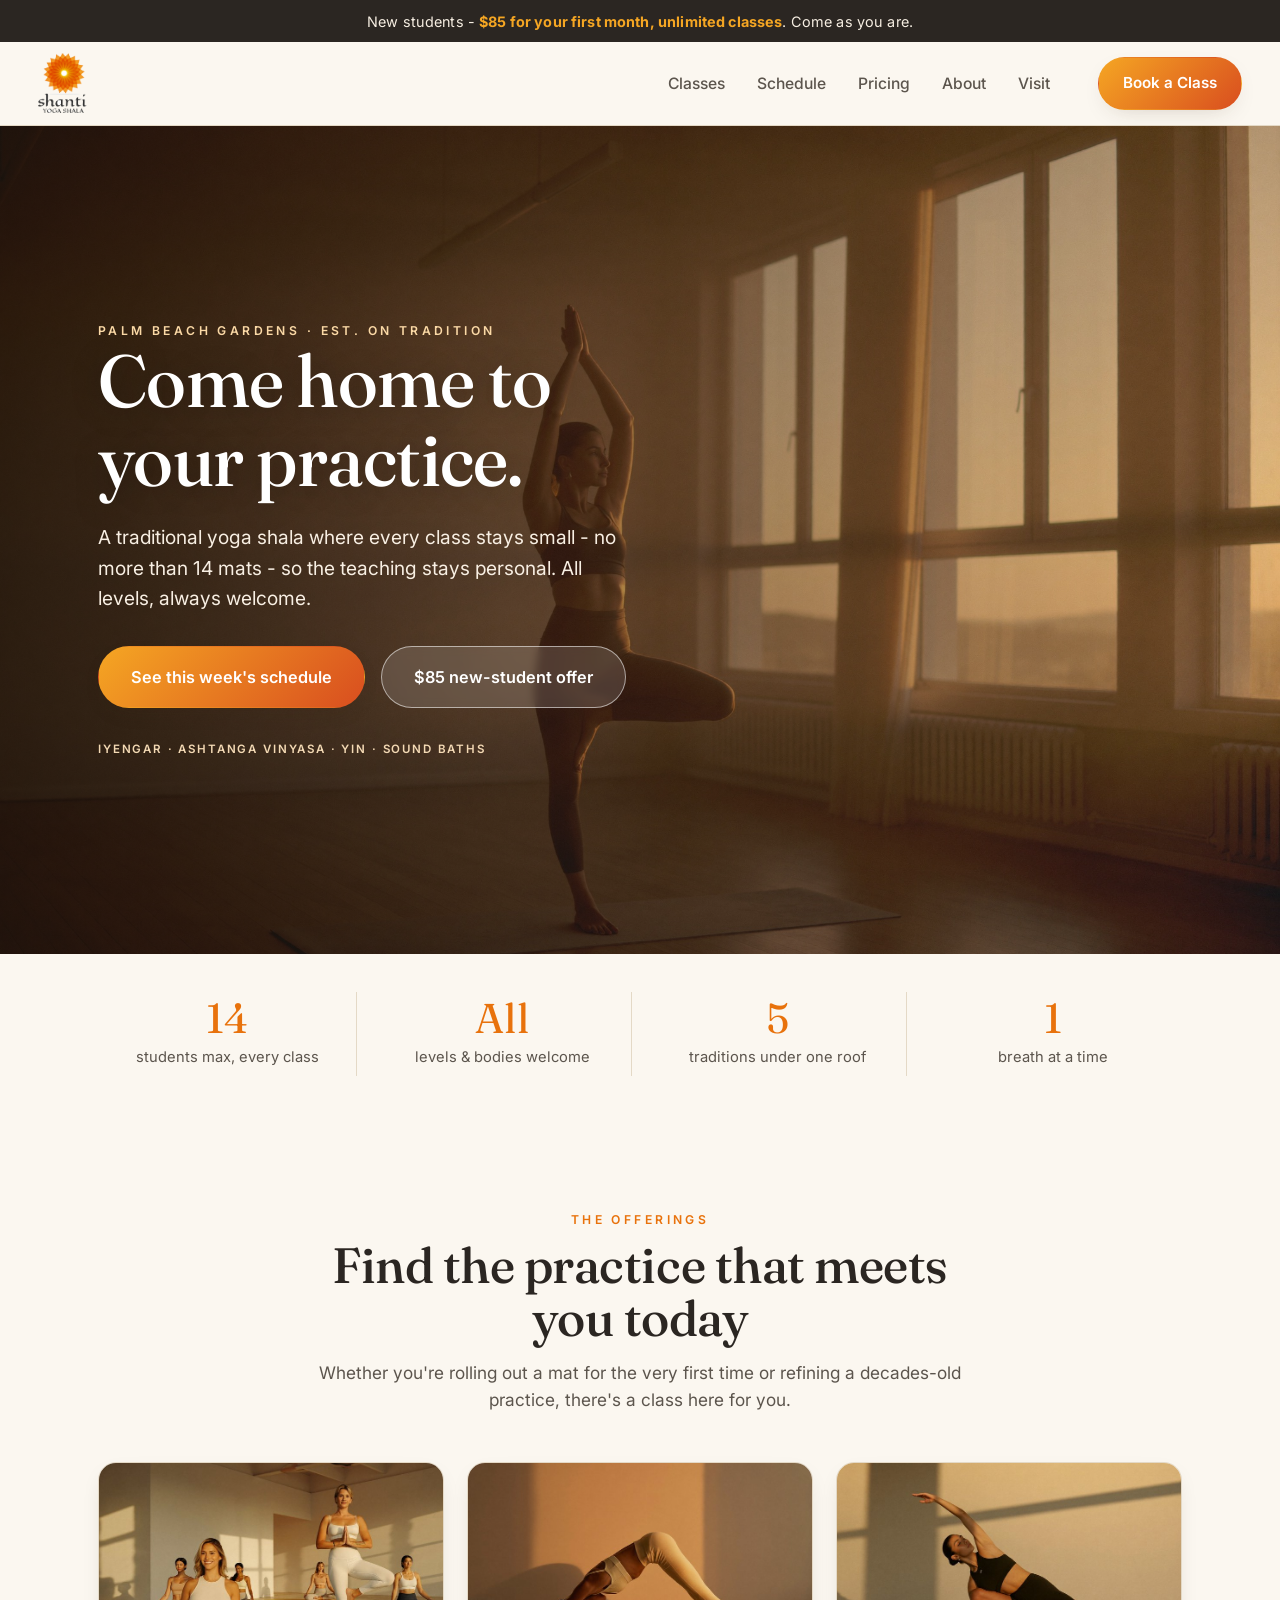
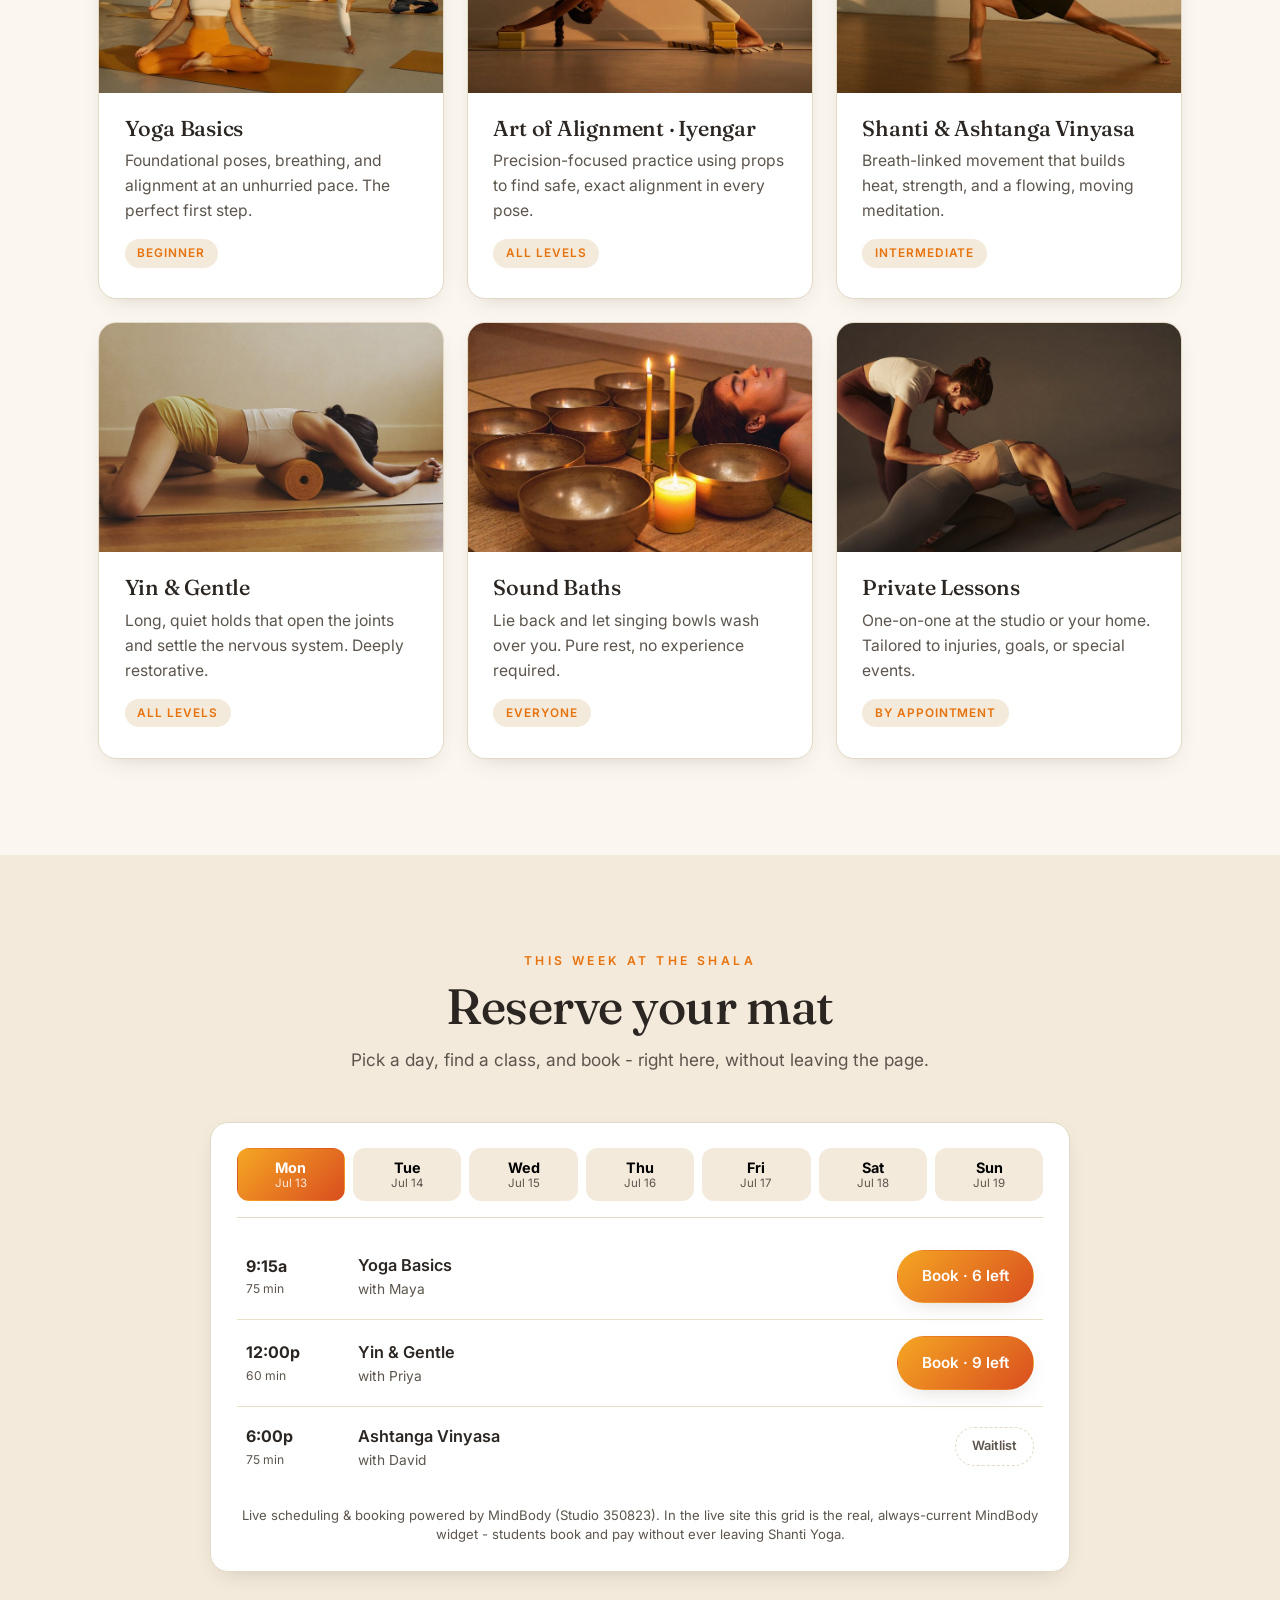
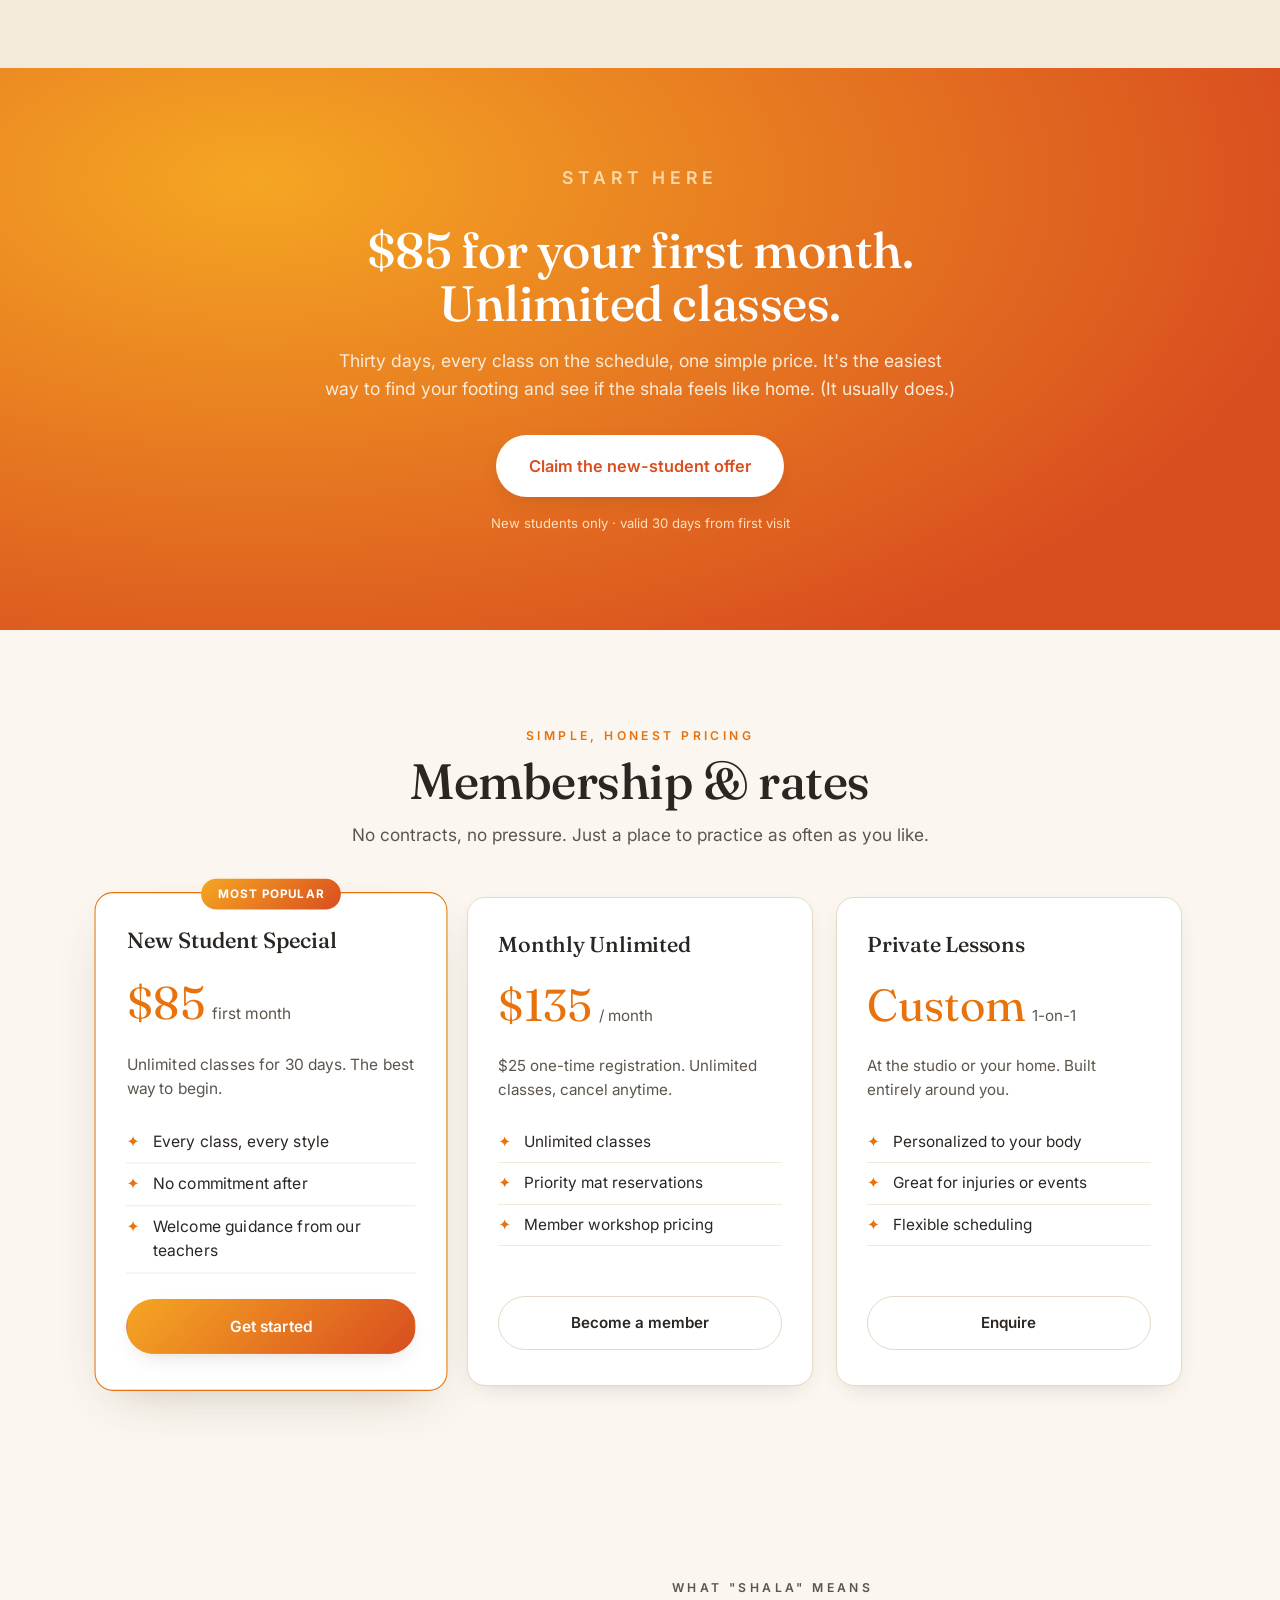
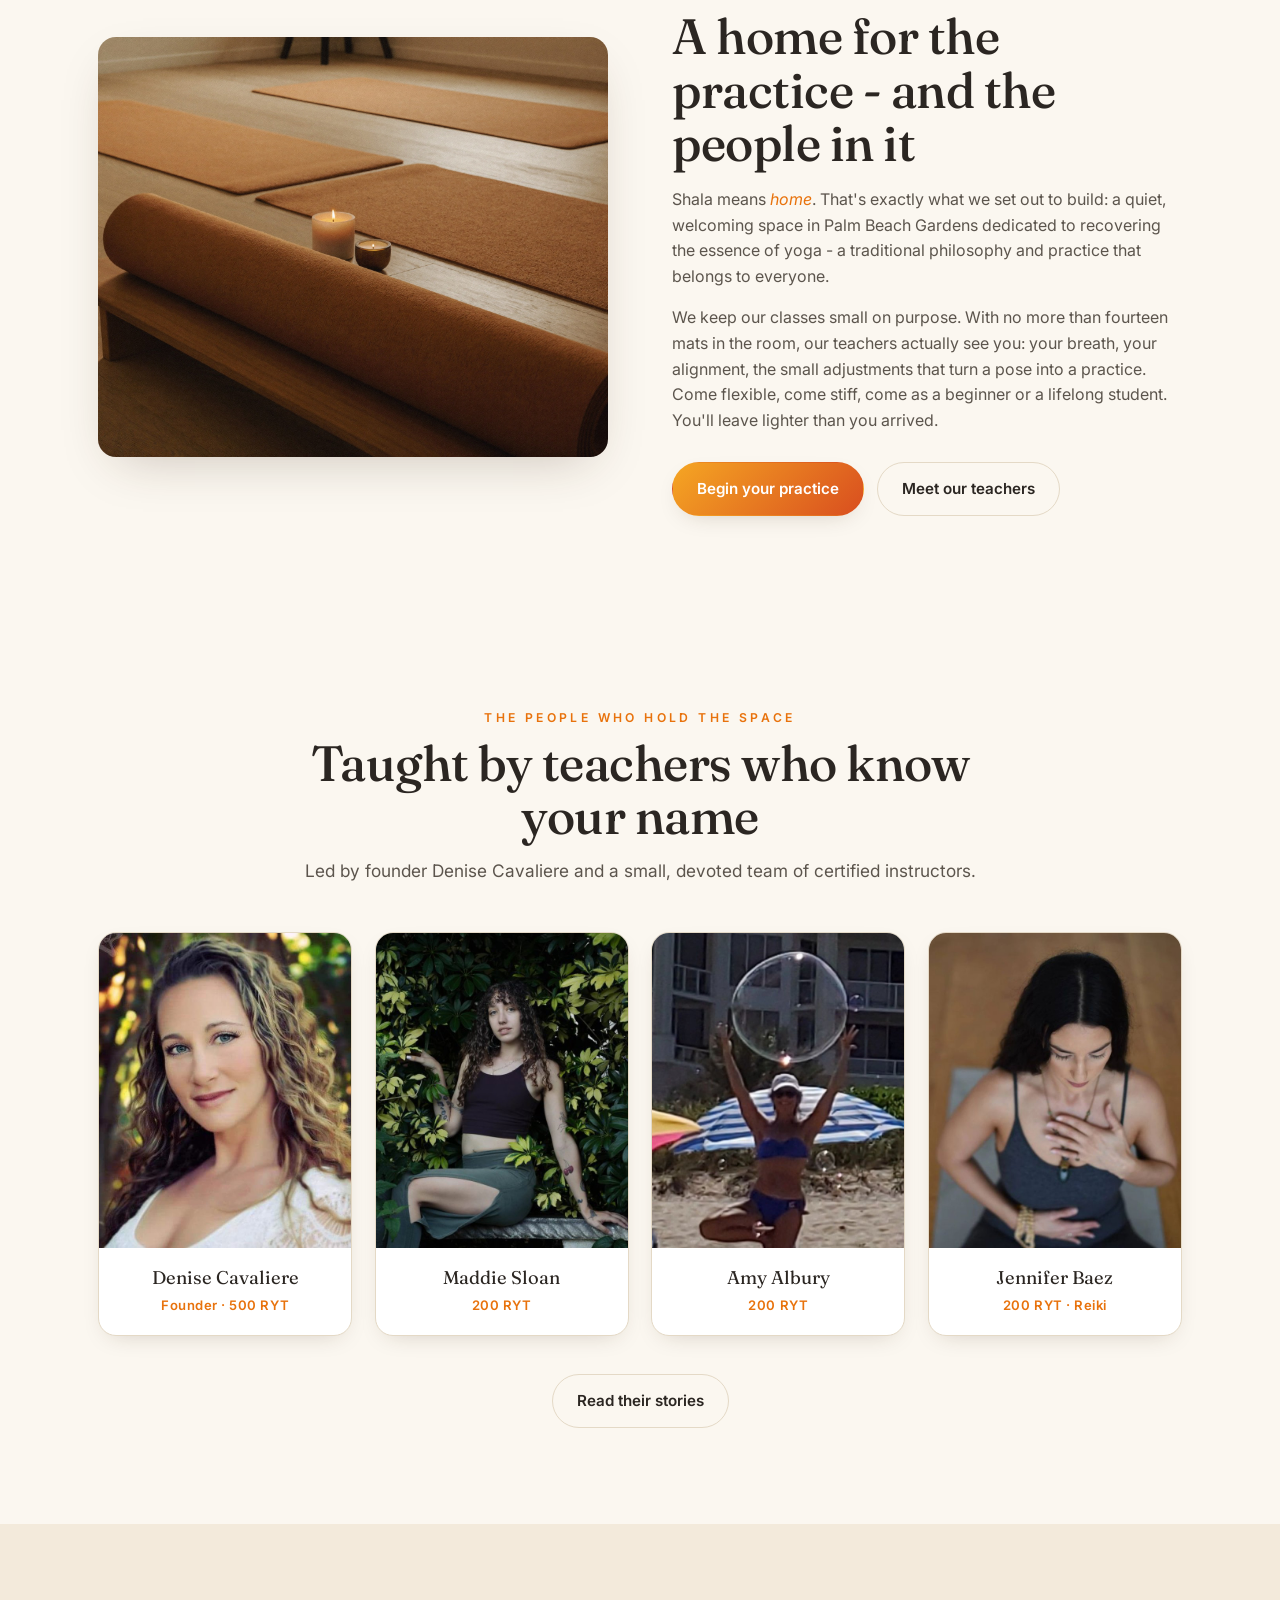
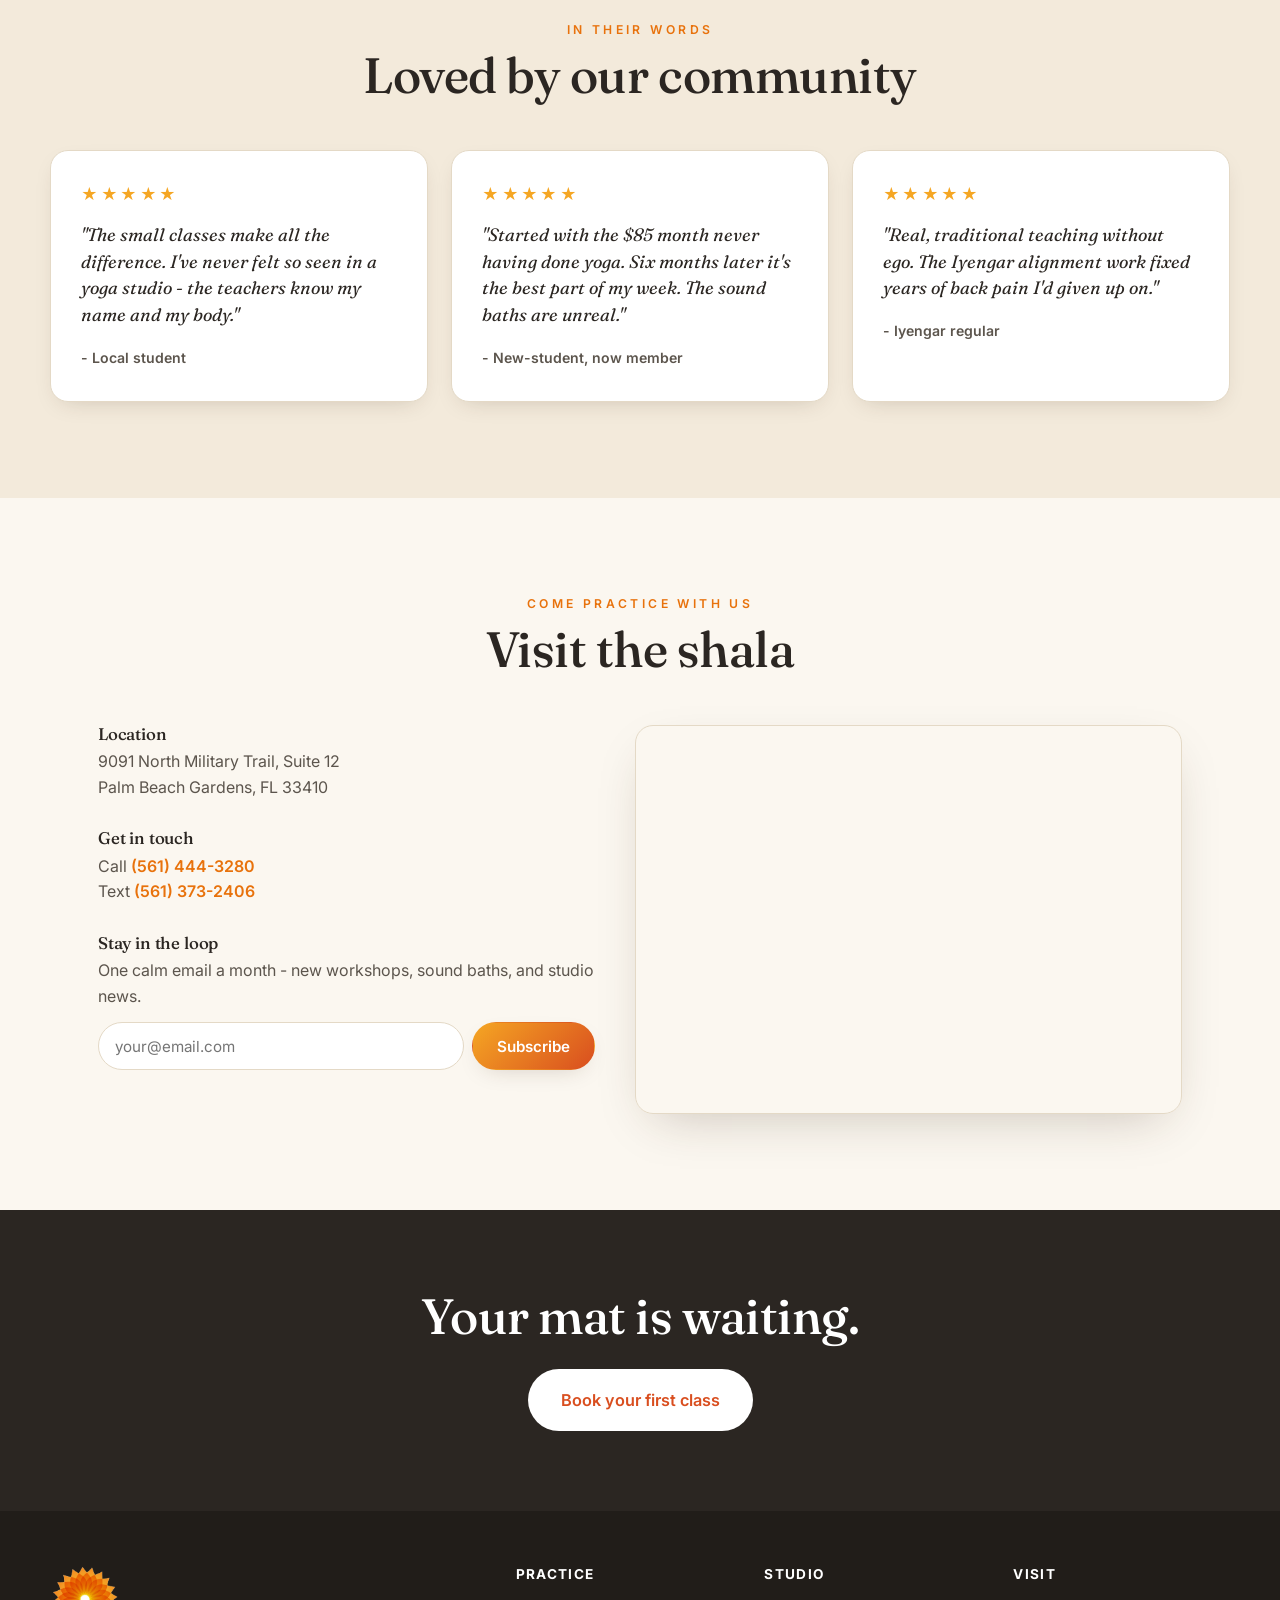
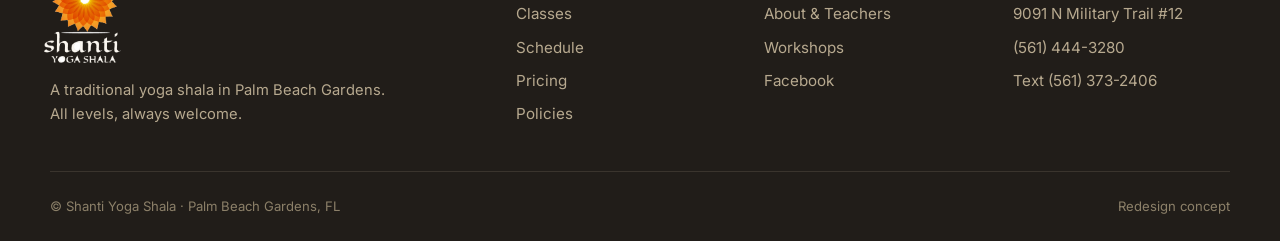
==== index.html @ 52f4c935 "Shanti Yoga Shala - redesign concept Static multi-page redesign: home, about/teachers, offerings, pr" ====
<!DOCTYPE html>
<html lang="en-US">
<head>
<meta charset="utf-8"/>
<meta name="viewport" content="width=device-width, initial-scale=1"/>
<title>Shanti Yoga Shala · Palm Beach Gardens</title>
<meta name="description" content="A traditional yoga shala in Palm Beach Gardens. Small classes (max 14), all levels welcome. Iyengar, Ashtanga Vinyasa, Yin, and sound baths. New students: $85 for your first month unlimited."/>
<link rel="preconnect" href="https://fonts.googleapis.com"/>
<link rel="preconnect" href="https://fonts.gstatic.com" crossorigin/>
<link href="https://fonts.googleapis.com/css2?family=Fraunces:ital,opsz,wght@0,9..144,400;0,9..144,500;0,9..144,600;1,9..144,400&family=Inter:wght@400;500;600;700&display=swap" rel="stylesheet"/>
<link rel="stylesheet" href="assets/styles.css?v=3"/>
</head>
<body>

<!-- ANNOUNCE BAR -->
<div class="announce">
  <span>New students - <strong>$85 for your first month, unlimited classes</strong>. Come as you are.</span>
</div>

<!-- HEADER -->
<header class="site-head" id="top">
  <a class="brand" href="index.html" aria-label="Shanti Yoga Shala home">
    <img src="assets/logo.png" alt="Shanti Yoga Shala" class="brand-mark"/>
  </a>
  <nav class="nav" id="nav">
    <a href="offerings.html">Classes</a>
    <a href="#schedule">Schedule</a>
    <a href="pricing.html">Pricing</a>
    <a href="about.html">About</a>
    <a href="#visit">Visit</a>
  </nav>
  <div class="head-actions">
    <a href="#schedule" class="btn btn-solid">Book a Class</a>
    <button class="hamburger" id="hamburger" aria-label="Menu"><span></span><span></span><span></span></button>
  </div>
</header>

<!-- HERO -->
<section class="hero">
  <div class="hero-media" id="heroMedia"></div>
  <div class="hero-veil"></div>
  <div class="hero-inner">
    <p class="eyebrow">Palm Beach Gardens · Est. on tradition</p>
    <h1>Come home to<br/>your practice.</h1>
    <p class="lede">A traditional yoga shala where every class stays small - no more than 14 mats - so the teaching stays personal. All levels, always welcome.</p>
    <div class="hero-cta">
      <a href="#schedule" class="btn btn-solid btn-lg">See this week's schedule</a>
      <a href="#offer" class="btn btn-ghost btn-lg">$85 new-student offer</a>
    </div>
    <p class="hero-trust">Iyengar · Ashtanga Vinyasa · Yin · Sound Baths</p>
  </div>
</section>

<!-- VALUE STRIP -->
<section class="strip">
  <div class="strip-item"><span class="strip-n">14</span><span class="strip-l">students max, every class</span></div>
  <div class="strip-item"><span class="strip-n">All</span><span class="strip-l">levels & bodies welcome</span></div>
  <div class="strip-item"><span class="strip-n">5</span><span class="strip-l">traditions under one roof</span></div>
  <div class="strip-item"><span class="strip-n">1</span><span class="strip-l">breath at a time</span></div>
</section>

<!-- CLASSES -->
<section class="section" id="classes">
  <div class="section-head">
    <p class="eyebrow center">The Offerings</p>
    <h2>Find the practice that meets you today</h2>
    <p class="section-sub">Whether you're rolling out a mat for the very first time or refining a decades-old practice, there's a class here for you.</p>
  </div>
  <div class="class-grid">
    <article class="class-card has-img">
      <div class="cc-img" style="background-image:url('assets/classes/basics.jpg')"></div>
      <div class="cc-body">
        <h3>Yoga Basics</h3>
        <p>Foundational poses, breathing, and alignment at an unhurried pace. The perfect first step.</p>
        <span class="cc-tag">Beginner</span>
      </div>
    </article>
    <article class="class-card has-img">
      <div class="cc-img" style="background-image:url('assets/classes/iyengar.jpg')"></div>
      <div class="cc-body">
        <h3>Art of Alignment · Iyengar</h3>
        <p>Precision-focused practice using props to find safe, exact alignment in every pose.</p>
        <span class="cc-tag">All levels</span>
      </div>
    </article>
    <article class="class-card has-img">
      <div class="cc-img" style="background-image:url('assets/classes/vinyasa.jpg')"></div>
      <div class="cc-body">
        <h3>Shanti & Ashtanga Vinyasa</h3>
        <p>Breath-linked movement that builds heat, strength, and a flowing, moving meditation.</p>
        <span class="cc-tag">Intermediate</span>
      </div>
    </article>
    <article class="class-card has-img">
      <div class="cc-img" style="background-image:url('assets/classes/yin.jpg')"></div>
      <div class="cc-body">
        <h3>Yin & Gentle</h3>
        <p>Long, quiet holds that open the joints and settle the nervous system. Deeply restorative.</p>
        <span class="cc-tag">All levels</span>
      </div>
    </article>
    <article class="class-card has-img">
      <div class="cc-img" style="background-image:url('assets/classes/soundbath.jpg')"></div>
      <div class="cc-body">
        <h3>Sound Baths</h3>
        <p>Lie back and let singing bowls wash over you. Pure rest, no experience required.</p>
        <span class="cc-tag">Everyone</span>
      </div>
    </article>
    <article class="class-card has-img">
      <div class="cc-img" style="background-image:url('assets/classes/private.jpg')"></div>
      <div class="cc-body">
        <h3>Private Lessons</h3>
        <p>One-on-one at the studio or your home. Tailored to injuries, goals, or special events.</p>
        <span class="cc-tag">By appointment</span>
      </div>
    </article>
  </div>
</section>

<!-- SCHEDULE (embedded MindBody) -->
<section class="section section-warm" id="schedule">
  <div class="section-head">
    <p class="eyebrow center">This week at the shala</p>
    <h2>Reserve your mat</h2>
    <p class="section-sub">Pick a day, find a class, and book - right here, without leaving the page.</p>
  </div>

  <div class="sched">
    <div class="sched-days" id="schedDays" role="tablist"></div>
    <div class="sched-list" id="schedList"></div>
    <p class="sched-note">Live scheduling & booking powered by MindBody (Studio 350823). In the live site this grid is the real, always-current MindBody widget - students book and pay without ever leaving Shanti Yoga.</p>
  </div>
</section>

<!-- NEW CLIENT OFFER -->
<section class="offer" id="offer">
  <div class="offer-inner">
    <p class="eyebrow center light">Start here</p>
    <h2>$85 for your first month.<br/>Unlimited classes.</h2>
    <p>Thirty days, every class on the schedule, one simple price. It's the easiest way to find your footing and see if the shala feels like home. (It usually does.)</p>
    <a href="#schedule" class="btn btn-solid btn-lg">Claim the new-student offer</a>
    <p class="offer-fine">New students only · valid 30 days from first visit</p>
  </div>
</section>

<!-- PRICING -->
<section class="section" id="pricing">
  <div class="section-head">
    <p class="eyebrow center">Simple, honest pricing</p>
    <h2>Membership & rates</h2>
    <p class="section-sub">No contracts, no pressure. Just a place to practice as often as you like.</p>
  </div>
  <div class="price-grid">
    <article class="price-card featured">
      <span class="price-badge">Most popular</span>
      <h3>New Student Special</h3>
      <div class="price"><span class="amt">$85</span><span class="per">first month</span></div>
      <p class="price-desc">Unlimited classes for 30 days. The best way to begin.</p>
      <ul>
        <li>Every class, every style</li>
        <li>No commitment after</li>
        <li>Welcome guidance from our teachers</li>
      </ul>
      <a href="#schedule" class="btn btn-solid full">Get started</a>
    </article>
    <article class="price-card">
      <h3>Monthly Unlimited</h3>
      <div class="price"><span class="amt">$135</span><span class="per">/ month</span></div>
      <p class="price-desc">$25 one-time registration. Unlimited classes, cancel anytime.</p>
      <ul>
        <li>Unlimited classes</li>
        <li>Priority mat reservations</li>
        <li>Member workshop pricing</li>
      </ul>
      <a href="#schedule" class="btn btn-outline full">Become a member</a>
    </article>
    <article class="price-card">
      <h3>Private Lessons</h3>
      <div class="price"><span class="amt">Custom</span><span class="per">1-on-1</span></div>
      <p class="price-desc">At the studio or your home. Built entirely around you.</p>
      <ul>
        <li>Personalized to your body</li>
        <li>Great for injuries or events</li>
        <li>Flexible scheduling</li>
      </ul>
      <a href="#visit" class="btn btn-outline full">Enquire</a>
    </article>
  </div>
</section>

<!-- ABOUT / PHILOSOPHY -->
<section class="section split" id="about">
  <div class="split-media" id="aboutMedia"></div>
  <div class="split-copy">
    <p class="eyebrow">What "shala" means</p>
    <h2>A home for the practice - and the people in it</h2>
    <p>Shala means <em>home</em>. That's exactly what we set out to build: a quiet, welcoming space in Palm Beach Gardens dedicated to recovering the essence of yoga - a traditional philosophy and practice that belongs to everyone.</p>
    <p>We keep our classes small on purpose. With no more than fourteen mats in the room, our teachers actually see you: your breath, your alignment, the small adjustments that turn a pose into a practice. Come flexible, come stiff, come as a beginner or a lifelong student. You'll leave lighter than you arrived.</p>
    <div class="btn-row">
      <a href="#schedule" class="btn btn-solid">Begin your practice</a>
      <a href="about.html" class="btn btn-outline">Meet our teachers</a>
    </div>
  </div>
</section>

<!-- TEACHERS TEASER -->
<section class="section teasers">
  <div class="section-head">
    <p class="eyebrow center">The people who hold the space</p>
    <h2>Taught by teachers who know your name</h2>
    <p class="section-sub">Led by founder Denise Cavaliere and a small, devoted team of certified instructors.</p>
  </div>
  <div class="teacher-strip">
    <a class="ts-card" href="about.html"><img src="assets/people/denise.jpg" alt="Denise Cavaliere"/><span class="ts-name">Denise Cavaliere</span><span class="ts-role">Founder · 500 RYT</span></a>
    <a class="ts-card" href="about.html"><img src="assets/people/maddie.jpg" alt="Maddie Sloan"/><span class="ts-name">Maddie Sloan</span><span class="ts-role">200 RYT</span></a>
    <a class="ts-card" href="about.html"><img src="assets/people/amy.jpg" alt="Amy Albury"/><span class="ts-name">Amy Albury</span><span class="ts-role">200 RYT</span></a>
    <a class="ts-card" href="about.html"><img src="assets/people/jennifer.jpg" alt="Jennifer Baez"/><span class="ts-name">Jennifer Baez</span><span class="ts-role">200 RYT · Reiki</span></a>
  </div>
  <div class="center-cta"><a href="about.html" class="btn btn-outline">Read their stories</a></div>
</section>

<!-- REVIEWS -->
<section class="section section-warm">
  <div class="section-head">
    <p class="eyebrow center">In their words</p>
    <h2>Loved by our community</h2>
  </div>
  <div class="reviews">
    <blockquote class="review">
      <div class="stars">★★★★★</div>
      <p>"The small classes make all the difference. I've never felt so seen in a yoga studio - the teachers know my name and my body."</p>
      <cite>- Local student</cite>
    </blockquote>
    <blockquote class="review">
      <div class="stars">★★★★★</div>
      <p>"Started with the $85 month never having done yoga. Six months later it's the best part of my week. The sound baths are unreal."</p>
      <cite>- New-student, now member</cite>
    </blockquote>
    <blockquote class="review">
      <div class="stars">★★★★★</div>
      <p>"Real, traditional teaching without ego. The Iyengar alignment work fixed years of back pain I'd given up on."</p>
      <cite>- Iyengar regular</cite>
    </blockquote>
  </div>
</section>

<!-- VISIT -->
<section class="section" id="visit">
  <div class="section-head">
    <p class="eyebrow center">Come practice with us</p>
    <h2>Visit the shala</h2>
  </div>
  <div class="visit">
    <div class="visit-info">
      <div class="vi-block">
        <h4>Location</h4>
        <p>9091 North Military Trail, Suite 12<br/>Palm Beach Gardens, FL 33410</p>
      </div>
      <div class="vi-block">
        <h4>Get in touch</h4>
        <p>Call <a href="tel:15614443280">(561) 444-3280</a><br/>Text <a href="sms:15613732406">(561) 373-2406</a></p>
      </div>
      <div class="vi-block">
        <h4>Stay in the loop</h4>
        <p>One calm email a month - new workshops, sound baths, and studio news.</p>
        <form class="news" onsubmit="return false;">
          <input type="email" placeholder="your@email.com" aria-label="Email"/>
          <button class="btn btn-solid">Subscribe</button>
        </form>
      </div>
    </div>
    <div class="visit-map">
      <iframe title="Map to Shanti Yoga Shala" loading="lazy" allowfullscreen
        src="https://www.google.com/maps?q=9091+North+Military+Trail+Suite+12+Palm+Beach+Gardens+FL+33410&output=embed"></iframe>
    </div>
  </div>
</section>

<!-- CTA BAND -->
<section class="cta-band">
  <h2>Your mat is waiting.</h2>
  <a href="#schedule" class="btn btn-light btn-lg">Book your first class</a>
</section>

<!-- FOOTER -->
<footer class="site-foot">
  <div class="foot-cols">
    <div class="foot-brand">
      <img src="assets/logo-light.png" alt="Shanti Yoga Shala"/>
      <p>A traditional yoga shala in Palm Beach Gardens. All levels, always welcome.</p>
    </div>
    <div class="foot-links">
      <h5>Practice</h5>
      <a href="offerings.html">Classes</a>
      <a href="index.html#schedule">Schedule</a>
      <a href="pricing.html">Pricing</a>
      <a href="policies.html">Policies</a>
    </div>
    <div class="foot-links">
      <h5>Studio</h5>
      <a href="about.html">About & Teachers</a>
      <a href="offerings.html">Workshops</a>
      <a href="https://www.facebook.com/1559573074349359" target="_blank" rel="noopener">Facebook</a>
    </div>
    <div class="foot-links">
      <h5>Visit</h5>
      <a href="index.html#visit">9091 N Military Trail #12</a>
      <a href="tel:15614443280">(561) 444-3280</a>
      <a href="sms:15613732406">Text (561) 373-2406</a>
    </div>
  </div>
  <div class="foot-base">
    <span>© Shanti Yoga Shala · Palm Beach Gardens, FL</span>
    <span class="foot-credit">Redesign concept</span>
  </div>
</footer>

<script src="assets/app.js?v=2"></script>
</body>
</html>
---- assets/styles.css ----
:root{
  --saffron:#E8720C;
  --saffron-lt:#F5A623;
  --ember:#D94E1F;
  --ink:#2B2622;
  --ink-soft:#5C554D;
  --cream:#FBF7F0;
  --sand:#F3EADB;
  --sand-deep:#EADFC9;
  --line:#E4D9C6;
  --white:#fff;
  --shadow:0 18px 50px -20px rgba(60,40,20,.28);
  --shadow-sm:0 8px 24px -12px rgba(60,40,20,.25);
  --r:18px;
  --maxw:1180px;
}
*{box-sizing:border-box;margin:0;padding:0}
html{scroll-behavior:smooth}
body{
  font-family:'Inter',system-ui,sans-serif;
  color:var(--ink);
  background:var(--cream);
  line-height:1.6;
  -webkit-font-smoothing:antialiased;
}
h1,h2,h3,h4,h5{font-family:'Fraunces',Georgia,serif;font-weight:500;line-height:1.08;letter-spacing:-.01em;color:var(--ink)}
h1{font-size:clamp(2.6rem,6vw,4.6rem)}
h2{font-size:clamp(2rem,4vw,3.1rem)}
h3{font-size:1.35rem}
a{color:inherit;text-decoration:none}
em{font-style:italic;color:var(--saffron)}
img{max-width:100%;display:block}

/* buttons */
.btn{display:inline-flex;align-items:center;justify-content:center;gap:.5rem;
  font-family:'Inter',sans-serif;font-weight:600;font-size:.95rem;
  padding:.85rem 1.5rem;border-radius:999px;cursor:pointer;border:1.5px solid transparent;
  transition:transform .15s ease,box-shadow .2s ease,background .2s ease,color .2s ease;white-space:nowrap}
.btn:hover{transform:translateY(-2px)}
.btn-lg{padding:1.05rem 2rem;font-size:1.02rem}
.btn-solid{background:linear-gradient(135deg,var(--saffron-lt),var(--ember));color:#fff;box-shadow:var(--shadow-sm)}
.btn-ghost{background:rgba(255,255,255,.14);color:#fff;border-color:rgba(255,255,255,.55);backdrop-filter:blur(4px)}
.btn-ghost:hover{background:rgba(255,255,255,.24)}
.btn-outline{background:transparent;color:var(--ink);border-color:var(--line)}
.btn-outline:hover{border-color:var(--saffron);color:var(--saffron)}
.btn-light{background:#fff;color:var(--ember)}
.full{width:100%}

/* announce */
.announce{background:var(--ink);color:#F6EEE2;text-align:center;font-size:.9rem;padding:.6rem 1rem;letter-spacing:.01em}
.announce strong{color:var(--saffron-lt)}

/* header */
.site-head{position:sticky;top:0;z-index:50;display:flex;align-items:center;justify-content:space-between;
  gap:1.5rem;padding:.7rem clamp(1rem,4vw,2.4rem);background:rgba(251,247,240,.86);
  backdrop-filter:blur(12px);border-bottom:1px solid var(--line)}
.brand-mark{height:52px;width:auto}
.nav{display:flex;gap:2rem;margin-left:auto;margin-right:1.5rem}
.nav a{font-weight:500;font-size:.98rem;color:var(--ink-soft);position:relative;padding:.3rem 0}
.nav a::after{content:"";position:absolute;left:0;bottom:0;width:0;height:2px;background:var(--saffron);transition:width .25s}
.nav a:hover{color:var(--ink)}
.nav a:hover::after{width:100%}
.head-actions{display:flex;align-items:center;gap:.8rem}
.hamburger{display:none;flex-direction:column;gap:5px;background:none;border:none;cursor:pointer;padding:6px}
.hamburger span{width:24px;height:2px;background:var(--ink);border-radius:2px;transition:.25s}

/* hero */
.hero{position:relative;min-height:92vh;display:flex;align-items:center;overflow:hidden;
  background:radial-gradient(120% 120% at 80% 10%,#F9C97A 0%,#E8720C 42%,#B23A12 100%)}
.hero-media{position:absolute;inset:0;background-size:cover;background-position:center;opacity:0;transition:opacity .8s}
.hero-media.loaded{opacity:1}
.hero-veil{position:absolute;inset:0;background:linear-gradient(90deg,rgba(30,18,8,.72) 0%,rgba(30,18,8,.38) 45%,rgba(30,18,8,.08) 100%)}
.hero-inner{position:relative;z-index:2;max-width:var(--maxw);margin:0 auto;width:100%;padding:4rem clamp(1.2rem,5vw,3rem);color:#fff}
.hero-inner h1{color:#fff;text-shadow:0 2px 30px rgba(0,0,0,.25)}
.eyebrow{text-transform:uppercase;letter-spacing:.28em;font-size:.76rem;font-weight:600;color:var(--saffron)}
.eyebrow.light{color:#FBD9A6}
.eyebrow.center{text-align:center}
.hero .eyebrow{color:#FBD9A6}
.lede{font-size:1.2rem;max-width:34rem;margin:1.4rem 0 2rem;color:#F8EFE3}
.hero-cta{display:flex;flex-wrap:wrap;gap:1rem}
.hero-trust{margin-top:2rem;letter-spacing:.16em;text-transform:uppercase;font-size:.72rem;color:#F3D9B4;font-weight:600}

/* value strip */
.strip{display:grid;grid-template-columns:repeat(4,1fr);max-width:var(--maxw);margin:0 auto;
  padding:2.4rem clamp(1.2rem,5vw,3rem);gap:1rem}
.strip-item{text-align:center;border-right:1px solid var(--line);padding:.4rem 1rem}
.strip-item:last-child{border-right:none}
.strip-n{display:block;font-family:'Fraunces',serif;font-size:2.6rem;color:var(--saffron);line-height:1}
.strip-l{display:block;font-size:.92rem;color:var(--ink-soft);margin-top:.35rem}

/* sections */
.section{max-width:var(--maxw);margin:0 auto;padding:clamp(3.5rem,8vw,6rem) clamp(1.2rem,5vw,3rem)}
.section-warm{max-width:none;background:var(--sand);margin:0}
.section-warm>*{max-width:var(--maxw);margin-left:auto;margin-right:auto}
.section-head{text-align:center;max-width:42rem;margin:0 auto 3rem}
.section-head h2{margin:.6rem 0 .8rem}
.section-sub{color:var(--ink-soft);font-size:1.08rem}

/* class grid */
.class-grid{display:grid;grid-template-columns:repeat(3,1fr);gap:1.4rem}
.class-card{background:#fff;border:1px solid var(--line);border-radius:var(--r);padding:2rem 1.7rem;
  box-shadow:var(--shadow-sm);transition:transform .2s,box-shadow .2s;position:relative}
.class-card:hover{transform:translateY(-5px);box-shadow:var(--shadow)}
.cc-icon{width:52px;height:52px;border-radius:14px;display:flex;align-items:center;justify-content:center;
  font-size:1.5rem;color:#fff;background:linear-gradient(135deg,var(--saffron-lt),var(--ember));margin-bottom:1.1rem}
.class-card h3{margin-bottom:.5rem}
.class-card p{color:var(--ink-soft);font-size:.98rem}
.cc-tag{display:inline-block;margin-top:1rem;font-size:.74rem;font-weight:600;letter-spacing:.08em;
  text-transform:uppercase;color:var(--saffron);background:var(--sand);padding:.3rem .8rem;border-radius:999px}

/* schedule */
.sched{max-width:860px;margin:0 auto;background:#fff;border:1px solid var(--line);border-radius:var(--r);
  padding:1.6rem;box-shadow:var(--shadow-sm)}
.sched-days{display:flex;gap:.5rem;flex-wrap:wrap;border-bottom:1px solid var(--line);padding-bottom:1rem;margin-bottom:.4rem}
.sched-day{flex:1;min-width:64px;padding:.6rem .4rem;border-radius:12px;border:1px solid transparent;background:var(--sand);
  cursor:pointer;text-align:center;font-family:'Inter';transition:.2s}
.sched-day .d-name{display:block;font-weight:700;font-size:.9rem}
.sched-day .d-date{display:block;font-size:.72rem;color:var(--ink-soft)}
.sched-day.active{background:linear-gradient(135deg,var(--saffron-lt),var(--ember));color:#fff}
.sched-day.active .d-date{color:rgba(255,255,255,.85)}
.sched-list{padding-top:.6rem}
.sched-row{display:flex;align-items:center;gap:1rem;padding:1rem .6rem;border-bottom:1px solid var(--sand-deep)}
.sched-row:last-child{border-bottom:none}
.sr-time{width:96px;flex-shrink:0}
.sr-time .t{display:block;font-weight:700}
.sr-time .dur{display:block;font-size:.76rem;color:var(--ink-soft)}
.sr-main{flex:1}
.sr-main .cl{font-weight:600;font-size:1.02rem}
.sr-main .te{font-size:.86rem;color:var(--ink-soft)}
.sr-book{flex-shrink:0}
.sr-full{font-size:.8rem;color:var(--ink-soft);font-weight:600;padding:.5rem 1rem;border:1px dashed var(--line);border-radius:999px}
.sched-empty{text-align:center;color:var(--ink-soft);padding:2rem}
.sched-note{font-size:.82rem;color:var(--ink-soft);margin-top:1.2rem;text-align:center;line-height:1.5}

/* offer */
.offer{background:radial-gradient(120% 140% at 20% 20%,#F5A623,#D94E1F 70%);color:#fff;text-align:center;
  padding:clamp(3.5rem,8vw,6rem) 1.5rem}
.offer-inner{max-width:40rem;margin:0 auto}
.offer h2{color:#fff;margin:.8rem 0 1rem}
.offer p{font-size:1.1rem;color:#FCEBD6;margin-bottom:2rem}
.offer .btn-solid{background:#fff;color:var(--ember)}
.offer-fine{font-size:.82rem !important;color:#FCE0BD !important;margin-top:1rem !important;margin-bottom:0 !important}

/* pricing */
.price-grid{display:grid;grid-template-columns:repeat(3,1fr);gap:1.4rem;align-items:stretch}
.price-card{background:#fff;border:1px solid var(--line);border-radius:var(--r);padding:2.2rem 1.9rem;
  display:flex;flex-direction:column;box-shadow:var(--shadow-sm);position:relative}
.price-card.featured{border-color:var(--saffron);box-shadow:var(--shadow);transform:scale(1.02)}
.price-badge{position:absolute;top:-14px;left:50%;transform:translateX(-50%);background:linear-gradient(135deg,var(--saffron-lt),var(--ember));
  color:#fff;font-size:.72rem;font-weight:700;letter-spacing:.08em;text-transform:uppercase;padding:.35rem 1rem;border-radius:999px}
.price-card h3{margin-bottom:.4rem}
.price{display:flex;align-items:baseline;gap:.4rem;margin:.4rem 0 .8rem}
.price .amt{font-family:'Fraunces',serif;font-size:2.8rem;color:var(--saffron)}
.price .per{color:var(--ink-soft);font-size:.95rem}
.price-desc{color:var(--ink-soft);font-size:.95rem;margin-bottom:1.2rem}
.price-card ul{list-style:none;margin-bottom:1.6rem;flex:1}
.price-card li{padding:.5rem 0 .5rem 1.6rem;position:relative;font-size:.96rem;border-bottom:1px solid var(--sand)}
.price-card li::before{content:"✦";position:absolute;left:0;color:var(--saffron)}

/* split */
.split{display:grid;grid-template-columns:1fr 1fr;gap:clamp(2rem,5vw,4rem);align-items:center}
.split-media{min-height:420px;border-radius:var(--r);background:var(--sand-deep) center/cover no-repeat;box-shadow:var(--shadow)}
.split-copy .eyebrow{margin-bottom:.8rem}
.split-copy h2{margin-bottom:1rem}
.split-copy p{color:var(--ink-soft);margin-bottom:1rem}
.split-copy .btn{margin-top:.8rem}

/* reviews */
.reviews{display:grid;grid-template-columns:repeat(3,1fr);gap:1.4rem}
.review{background:#fff;border:1px solid var(--line);border-radius:var(--r);padding:1.9rem;box-shadow:var(--shadow-sm)}
.stars{color:var(--saffron-lt);letter-spacing:.15em;margin-bottom:.9rem}
.review p{font-family:'Fraunces',serif;font-size:1.12rem;font-style:italic;line-height:1.5;margin-bottom:1rem;color:var(--ink)}
.review cite{font-style:normal;font-size:.88rem;color:var(--ink-soft);font-weight:600}

/* visit */
.visit{display:grid;grid-template-columns:1fr 1.1fr;gap:2.5rem;align-items:stretch}
.visit-info{display:flex;flex-direction:column;gap:1.8rem}
.vi-block h4{font-size:1.05rem;margin-bottom:.4rem}
.vi-block p{color:var(--ink-soft)}
.vi-block a{color:var(--saffron);font-weight:600}
.news{display:flex;gap:.5rem;margin-top:.8rem}
.news input{flex:1;padding:.8rem 1rem;border:1px solid var(--line);border-radius:999px;font-family:'Inter';font-size:.95rem}
.news input:focus{outline:2px solid var(--saffron-lt);border-color:transparent}
.visit-map{border-radius:var(--r);overflow:hidden;box-shadow:var(--shadow);min-height:380px;border:1px solid var(--line)}
.visit-map iframe{width:100%;height:100%;min-height:380px;border:0}

/* cta band */
.cta-band{background:var(--ink);color:#fff;text-align:center;padding:clamp(3rem,7vw,5rem) 1.5rem}
.cta-band h2{color:#fff;margin-bottom:1.6rem}

/* footer */
.site-foot{background:#211D19;color:#CFC3AF;padding:3.5rem clamp(1.2rem,5vw,3rem) 1.5rem}
.foot-cols{max-width:var(--maxw);margin:0 auto;display:grid;grid-template-columns:2fr 1fr 1fr 1fr;gap:2rem}
.foot-brand img{height:96px;width:auto;margin-bottom:1rem;margin-left:-6px}
.foot-brand p{font-size:.92rem;max-width:22rem;color:#B7A98F}
.foot-links h5{color:#fff;font-family:'Inter';font-weight:700;font-size:.85rem;letter-spacing:.1em;text-transform:uppercase;margin-bottom:1rem}
.foot-links a{display:block;color:#B7A98F;font-size:.95rem;padding:.28rem 0;transition:color .2s}
.foot-links a:hover{color:var(--saffron-lt)}
.foot-base{max-width:var(--maxw);margin:2.5rem auto 0;padding-top:1.5rem;border-top:1px solid #3A342D;
  display:flex;justify-content:space-between;font-size:.82rem;color:#8C8069;flex-wrap:wrap;gap:.5rem}

/* responsive */
@media(max-width:900px){
  .class-grid,.reviews{grid-template-columns:1fr 1fr}
  .price-grid{grid-template-columns:1fr}
  .price-card.featured{transform:none}
  .split,.visit{grid-template-columns:1fr}
  .foot-cols{grid-template-columns:1fr 1fr}
}
@media(max-width:640px){
  .nav{position:fixed;inset:0 0 0 auto;width:74%;max-width:320px;background:var(--cream);flex-direction:column;
    gap:.4rem;padding:5rem 2rem;transform:translateX(100%);transition:transform .3s;box-shadow:var(--shadow);margin:0}
  .nav.open{transform:translateX(0)}
  .nav a{font-size:1.15rem;padding:.6rem 0}
  .hamburger{display:flex}
  .head-actions .btn-solid{display:none}
  .strip{grid-template-columns:1fr 1fr;gap:1.4rem}
  .strip-item:nth-child(2){border-right:none}
  .class-grid,.reviews{grid-template-columns:1fr}
  .sr-time{width:76px}
  .hero{min-height:auto;padding:2rem 0}
}

/* ---- shared additions (multi-page) ---- */
.brand-mark{height:60px}
.btn-row{display:flex;gap:.8rem;flex-wrap:wrap;margin-top:.8rem}
.center-cta{text-align:center;margin-top:2.4rem}

/* teachers teaser */
.teacher-strip{display:grid;grid-template-columns:repeat(4,1fr);gap:1.4rem}
.ts-card{background:#fff;border:1px solid var(--line);border-radius:var(--r);overflow:hidden;
  box-shadow:var(--shadow-sm);text-align:center;padding-bottom:1.2rem;transition:transform .2s,box-shadow .2s}
.ts-card:hover{transform:translateY(-5px);box-shadow:var(--shadow)}
.ts-card img{width:100%;aspect-ratio:4/5;object-fit:cover;margin-bottom:.9rem}
.ts-name{display:block;font-family:'Fraunces',serif;font-size:1.15rem;color:var(--ink)}
.ts-role{display:block;font-size:.82rem;color:var(--saffron);font-weight:600;letter-spacing:.04em;margin-top:.15rem}

/* page hero (interior pages) */
.page-hero{background:radial-gradient(130% 130% at 80% 10%,#F9C97A,#E8720C 55%,#B23A12);color:#fff;
  padding:clamp(3.5rem,8vw,6rem) clamp(1.2rem,5vw,3rem) clamp(3rem,6vw,4.5rem);text-align:center}
.page-hero .eyebrow{color:#FBD9A6}
.page-hero h1{color:#fff;font-size:clamp(2.4rem,5vw,3.8rem);margin:.6rem auto .8rem;max-width:16ch}
.page-hero p{color:#FCEBD6;font-size:1.12rem;max-width:44rem;margin:0 auto}

/* prose */
.prose{max-width:44rem;margin:0 auto}
.prose p{color:var(--ink-soft);margin-bottom:1.1rem;font-size:1.06rem}
.prose h3{margin:2rem 0 .6rem}

/* bio cards */
.bios{display:flex;flex-direction:column;gap:2.4rem;max-width:920px;margin:0 auto}
.bio{display:grid;grid-template-columns:300px 1fr;gap:2rem;align-items:center;
  background:#fff;border:1px solid var(--line);border-radius:var(--r);box-shadow:var(--shadow-sm);overflow:hidden}
.bio:nth-child(even){grid-template-columns:1fr 300px}
.bio:nth-child(even) .bio-media{order:2}
.bio-media{height:100%;min-height:340px;background:var(--sand-deep) center/cover no-repeat}
.bio-body{padding:2rem 2.2rem}
.bio-body .role{color:var(--saffron);font-weight:700;font-size:.8rem;letter-spacing:.1em;text-transform:uppercase}
.bio-body h3{font-size:1.6rem;margin:.25rem 0 .8rem}
.bio-body p{color:var(--ink-soft);font-size:1rem}
.bio-body .founder-tag{display:inline-block;background:var(--sand);color:var(--ink);font-size:.72rem;font-weight:700;
  letter-spacing:.08em;text-transform:uppercase;padding:.3rem .8rem;border-radius:999px;margin-bottom:.6rem}

/* offerings list */
.offer-list{display:flex;flex-direction:column;gap:1.4rem;max-width:900px;margin:0 auto}
.offer-item{background:#fff;border:1px solid var(--line);border-left:4px solid var(--saffron);border-radius:14px;
  padding:1.6rem 1.8rem;box-shadow:var(--shadow-sm)}
.offer-item h3{margin-bottom:.4rem}
.offer-item p{color:var(--ink-soft)}
.offer-item .lvl{float:right;font-size:.74rem;font-weight:600;letter-spacing:.06em;text-transform:uppercase;
  color:var(--saffron);background:var(--sand);padding:.3rem .8rem;border-radius:999px}
.feature-box{max-width:900px;margin:0 auto 2.4rem;display:grid;grid-template-columns:1.1fr 1fr;gap:0;
  background:#fff;border:1px solid var(--line);border-radius:var(--r);overflow:hidden;box-shadow:var(--shadow)}
.feature-box .fb-media{min-height:320px;background:center/cover no-repeat}
.feature-box .fb-body{padding:2.2rem}
.feature-box .fb-body h3{font-size:1.7rem;margin:.3rem 0 .8rem}
.feature-box .fb-body p{color:var(--ink-soft)}

/* price table */
.ptable{max-width:760px;margin:0 auto;background:#fff;border:1px solid var(--line);border-radius:var(--r);
  overflow:hidden;box-shadow:var(--shadow-sm)}
.ptable h3{background:var(--sand);padding:1rem 1.6rem;font-size:1.15rem;border-bottom:1px solid var(--line)}
.prow{display:flex;justify-content:space-between;align-items:baseline;gap:1rem;padding:1rem 1.6rem;border-bottom:1px solid var(--sand)}
.prow:last-child{border-bottom:none}
.prow .pname{font-weight:600}
.prow .pdesc{display:block;font-size:.86rem;color:var(--ink-soft);font-weight:400;margin-top:.15rem}
.prow .pprice{font-family:'Fraunces',serif;font-size:1.5rem;color:var(--saffron);white-space:nowrap}
.ptable+.ptable{margin-top:1.8rem}
.pfine{max-width:760px;margin:1.6rem auto 0;font-size:.9rem;color:var(--ink-soft);text-align:center}

/* policies */
.policy-list{max-width:800px;margin:0 auto;display:flex;flex-direction:column;gap:1.2rem}
.policy{background:#fff;border:1px solid var(--line);border-radius:14px;padding:1.5rem 1.8rem;box-shadow:var(--shadow-sm)}
.policy h3{display:flex;align-items:center;gap:.6rem;font-size:1.2rem;margin-bottom:.5rem}
.policy h3::before{content:"✦";color:var(--saffron)}
.policy p,.policy li{color:var(--ink-soft)}
.policy ul{margin:.4rem 0 0 1.2rem}
.policy li{margin-bottom:.4rem}

@media(max-width:900px){
  .teacher-strip{grid-template-columns:1fr 1fr}
  .bio,.bio:nth-child(even){grid-template-columns:1fr}
  .bio:nth-child(even) .bio-media{order:0}
  .bio-media{min-height:300px}
  .feature-box{grid-template-columns:1fr}
}
@media(max-width:640px){
  .teacher-strip{grid-template-columns:1fr 1fr}
}

/* image-based class cards */
.class-card.has-img{padding:0;overflow:hidden;display:flex;flex-direction:column}
.class-card.has-img .cc-img{width:100%;aspect-ratio:3/2;background-size:cover;background-position:center}
.class-card.has-img .cc-body{padding:1.5rem 1.6rem 1.9rem}
.class-card.has-img h3{margin-bottom:.5rem}
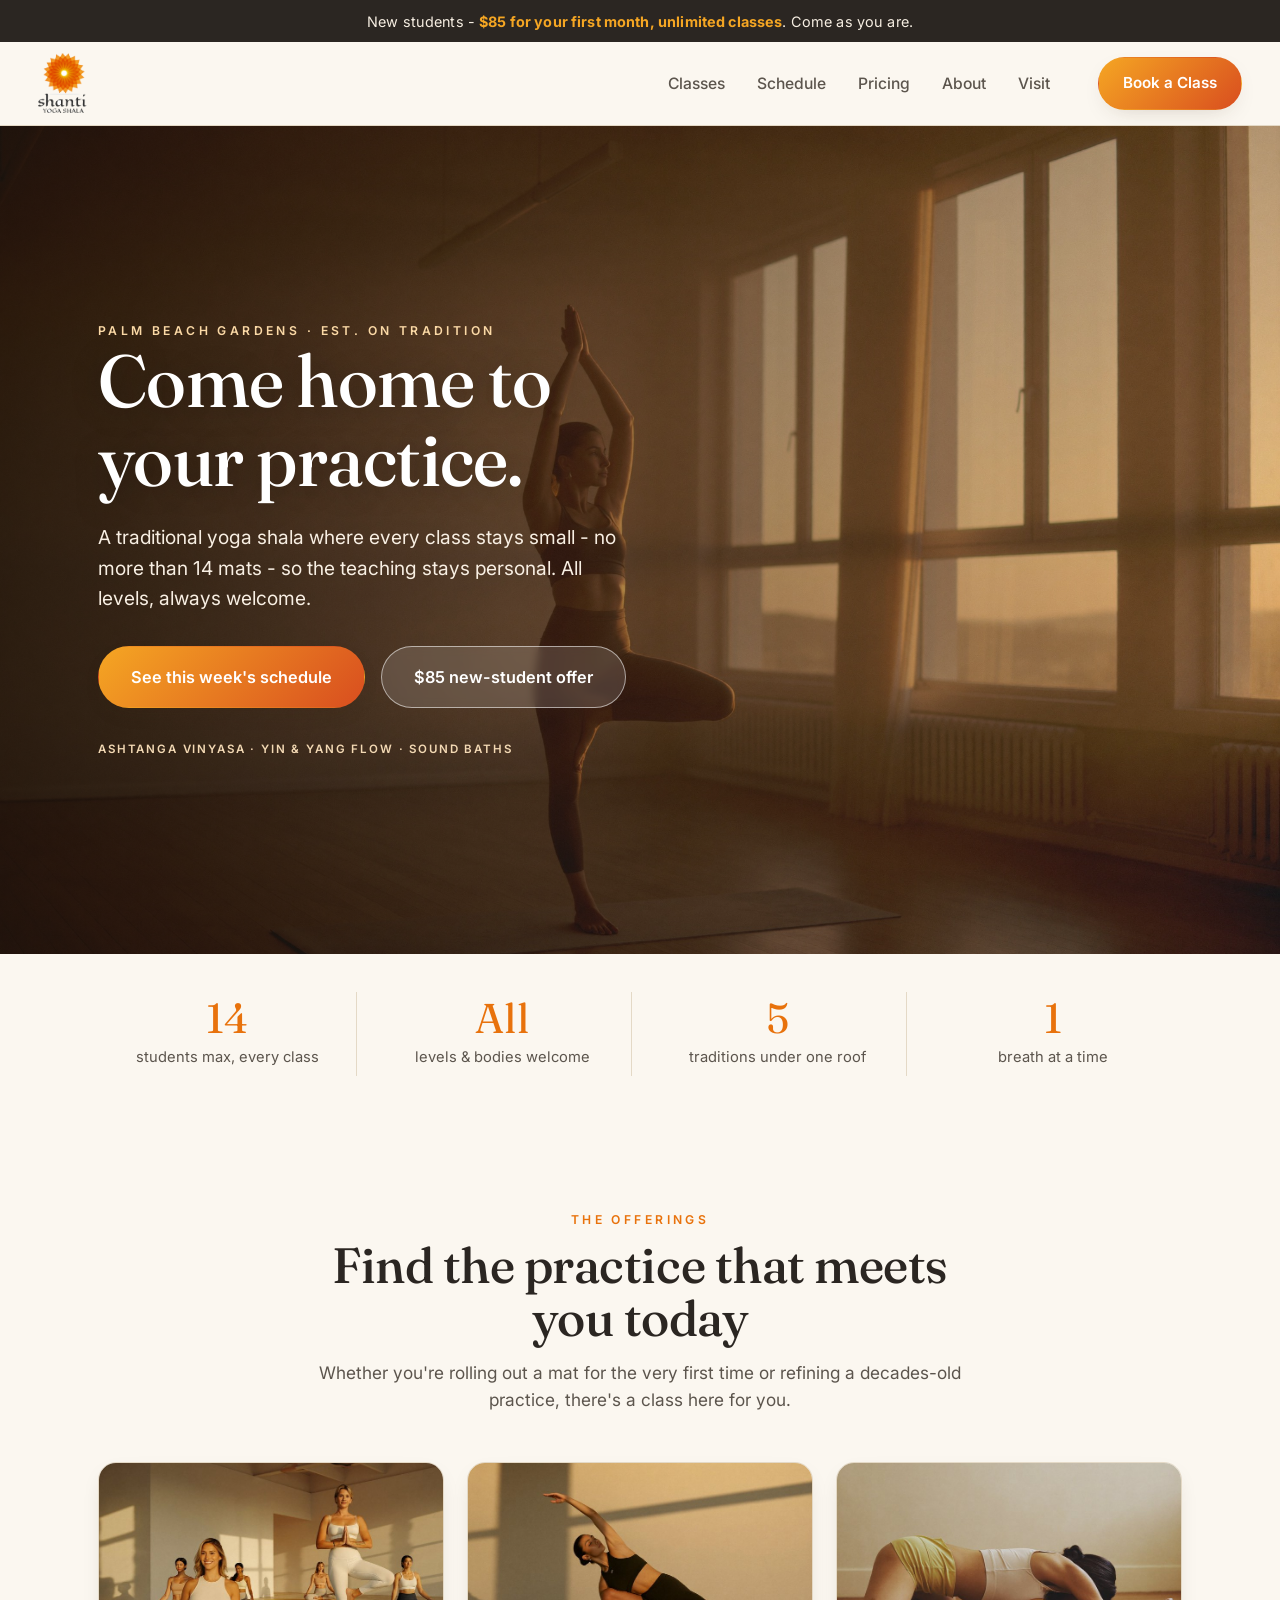
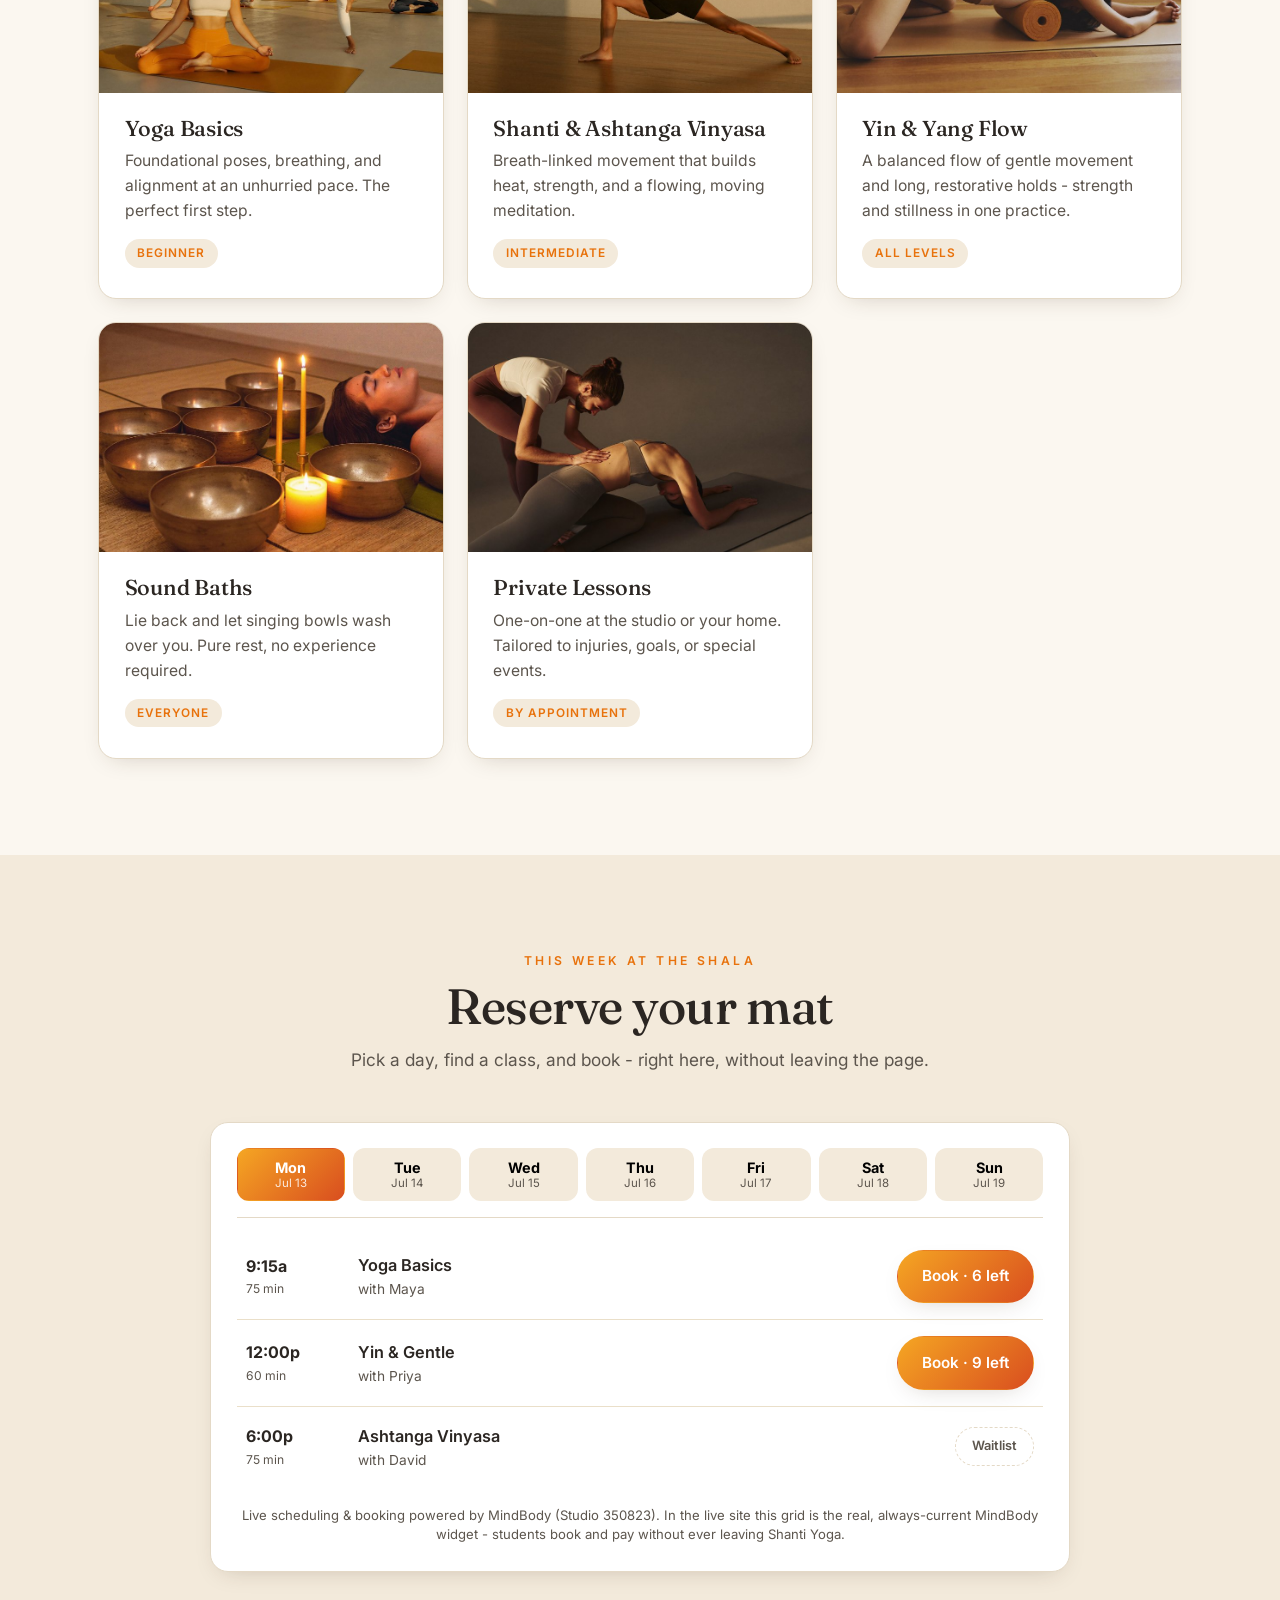
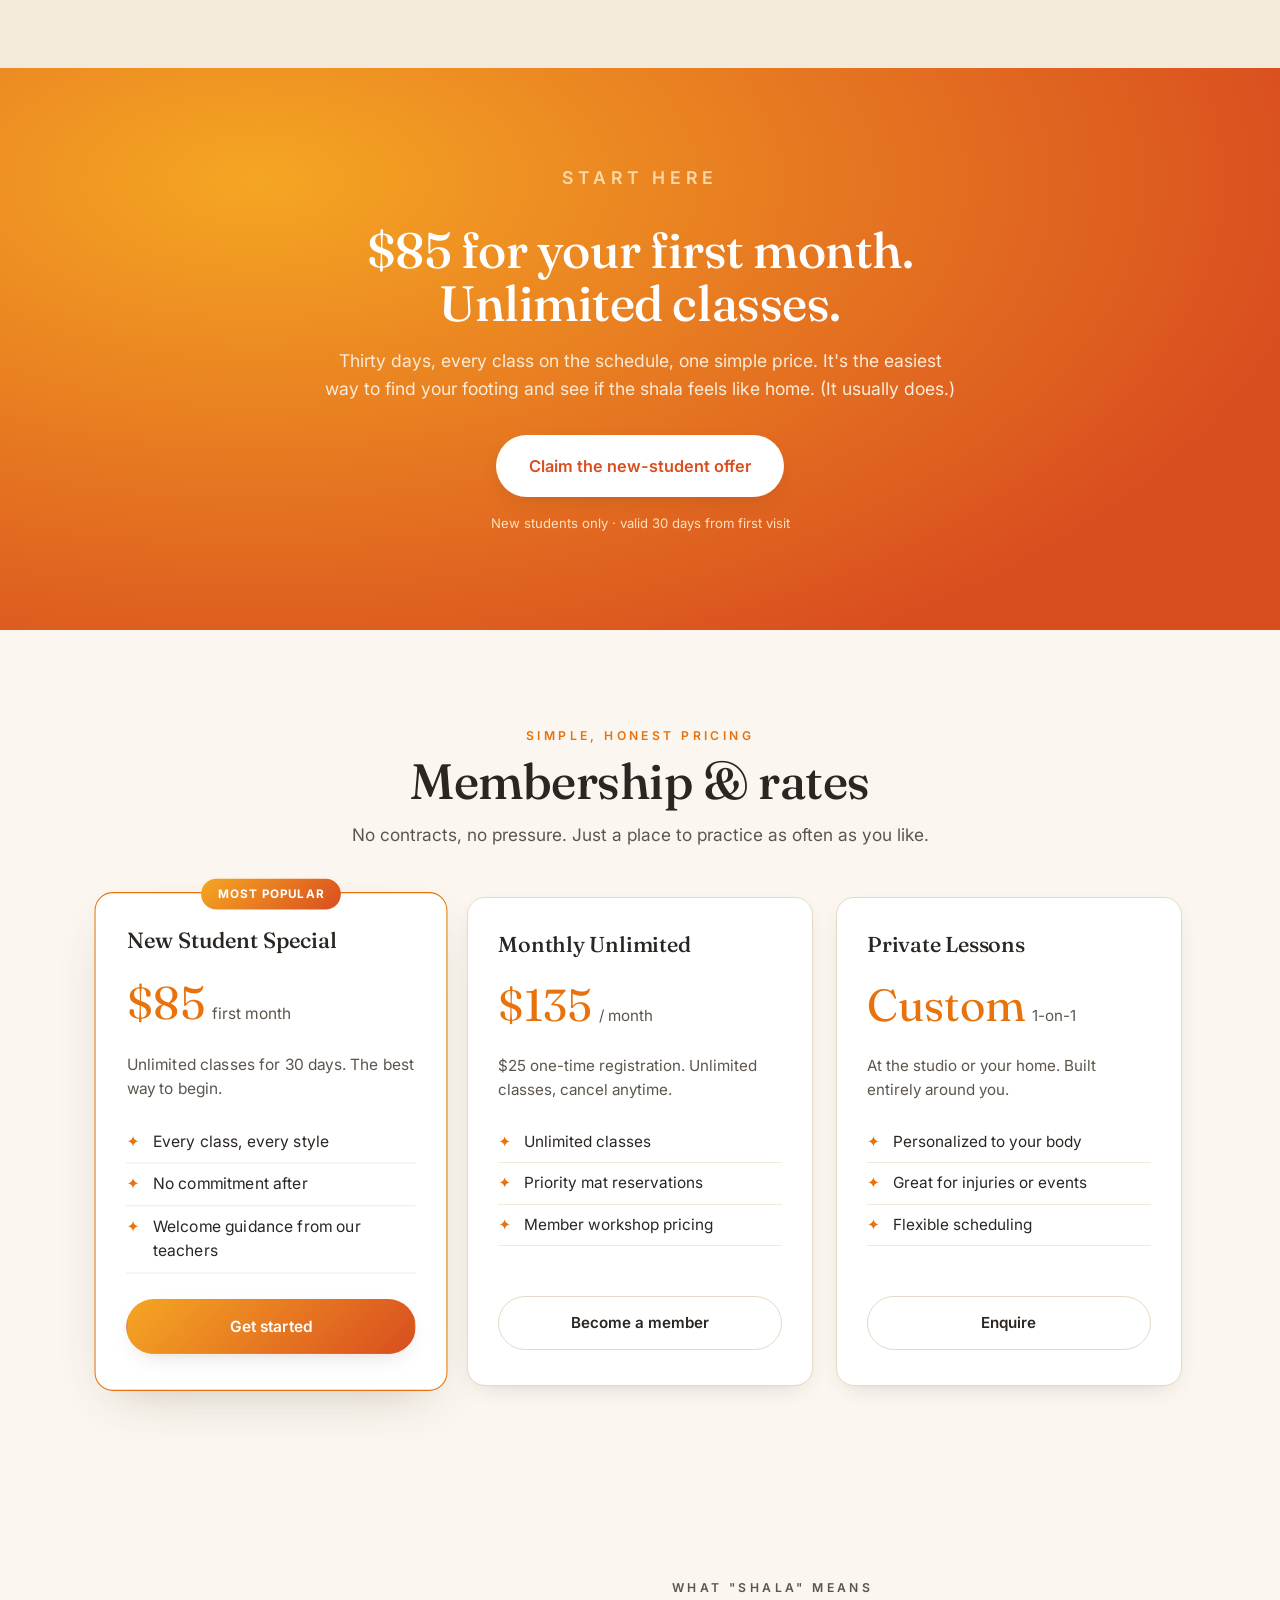
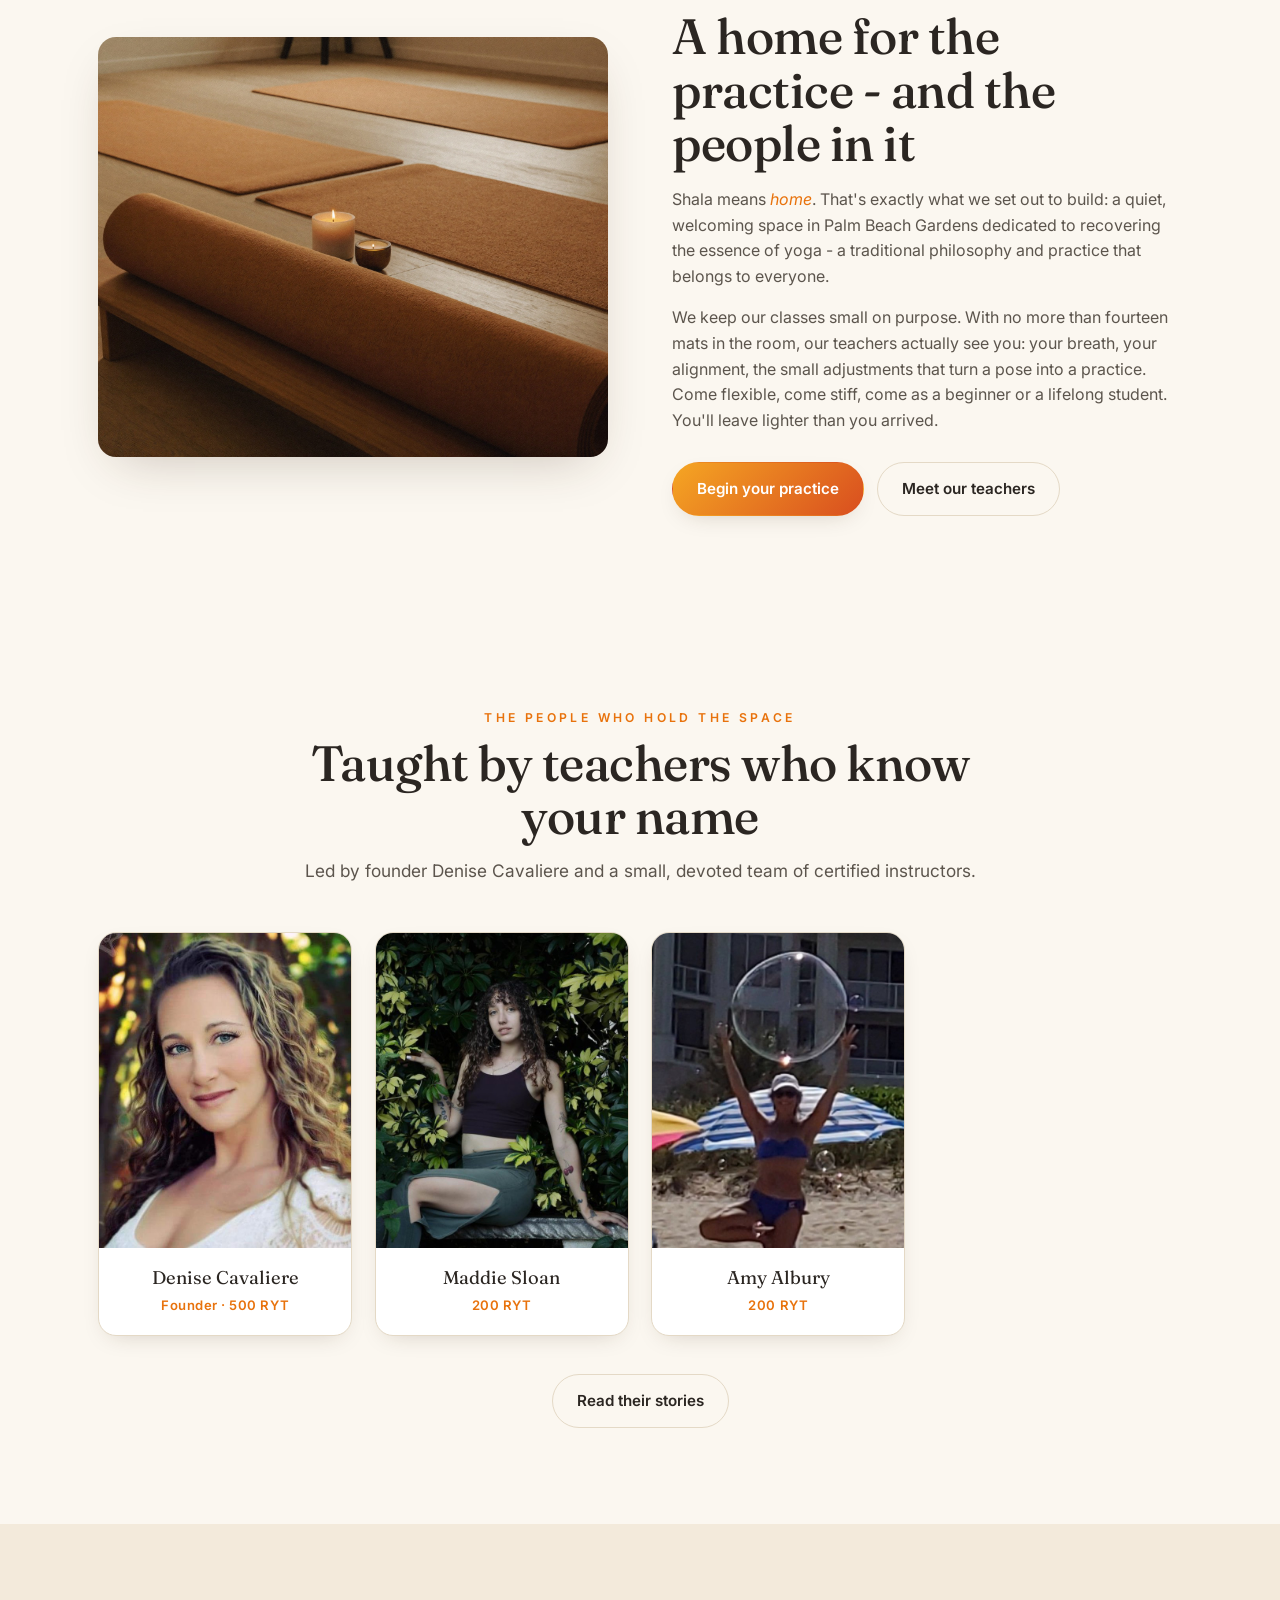
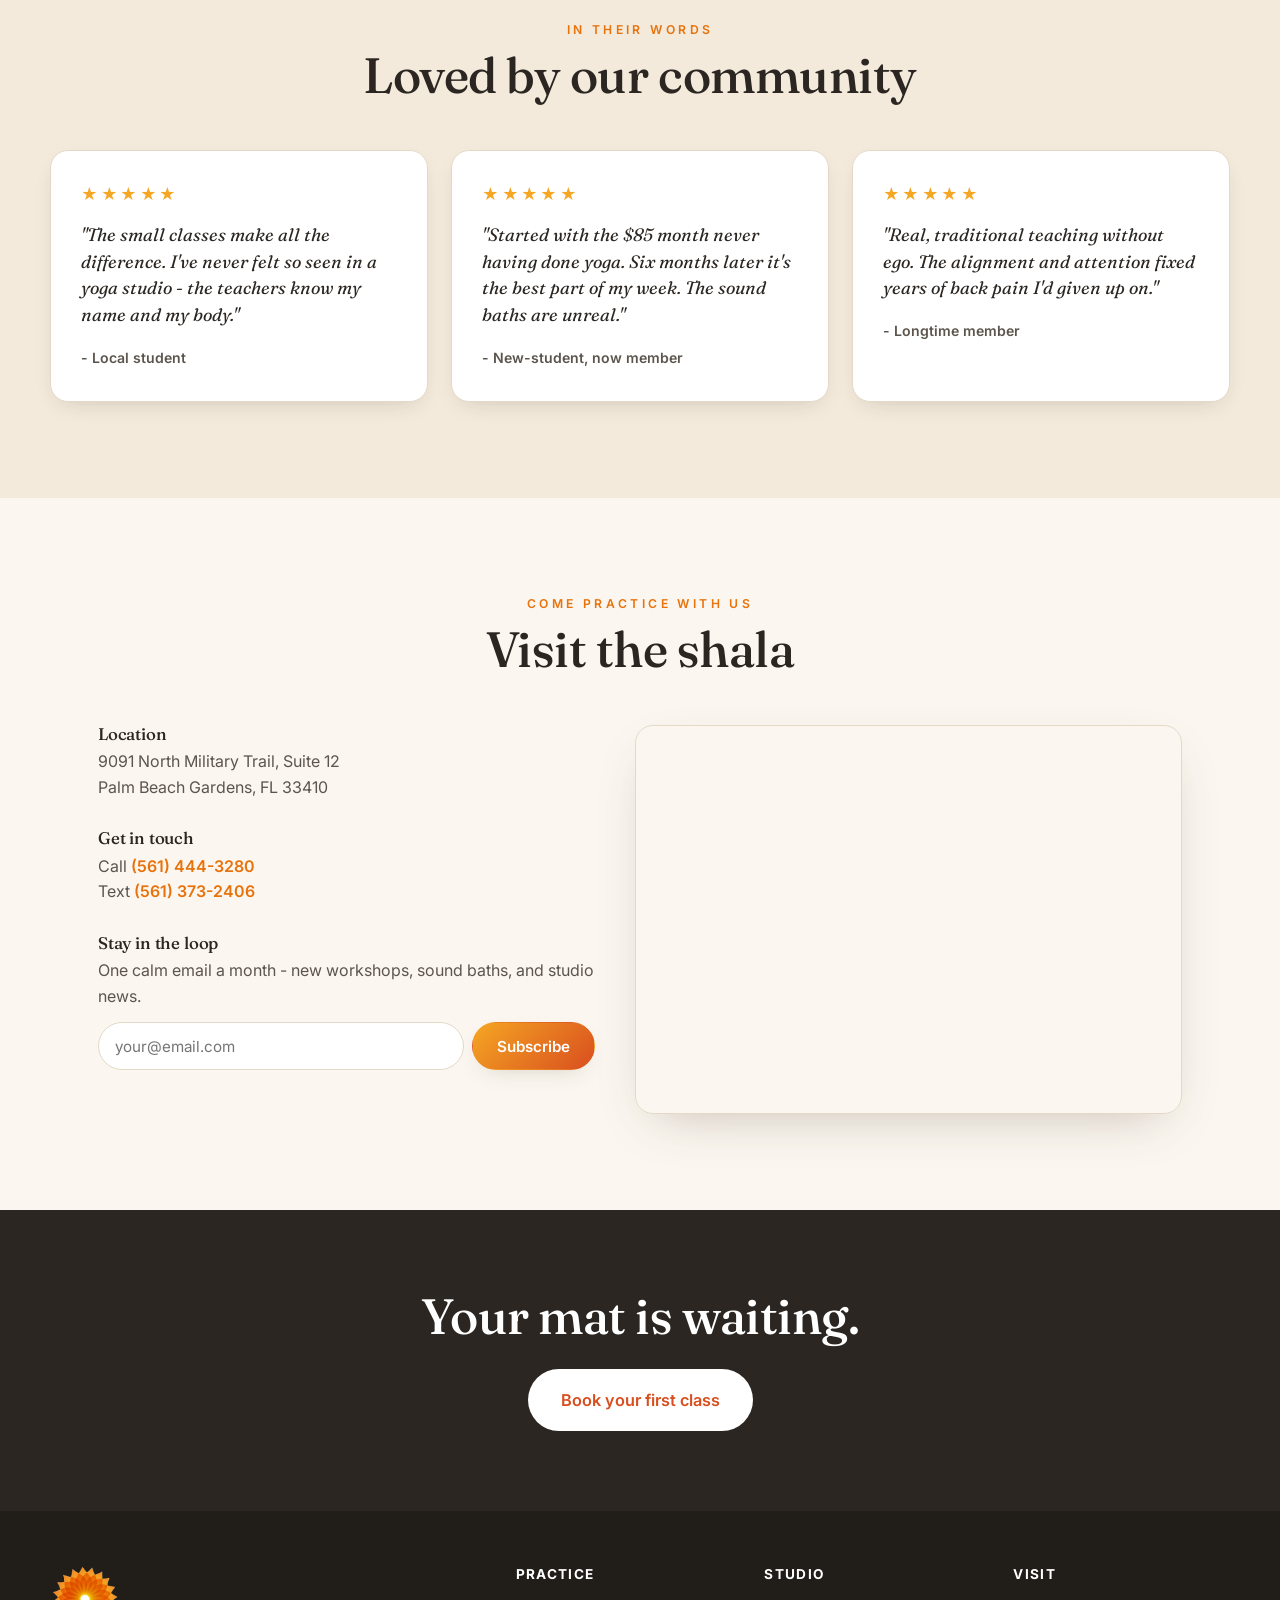
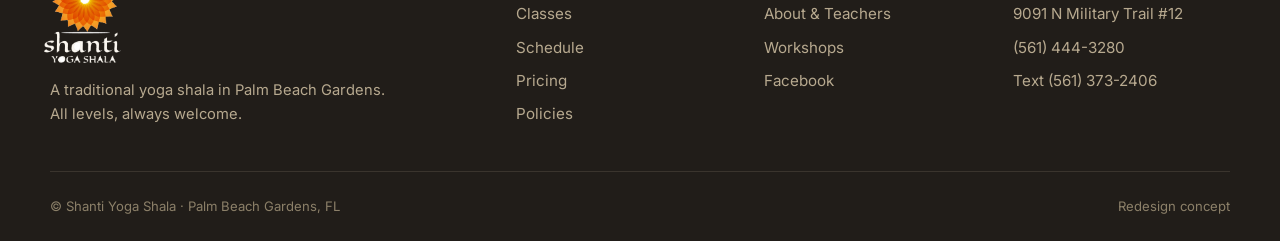
==== commit 0fd68552: "Denise updates: remove Iyengar, rename Yin & Gentle -> Yin & Yang Flow (+desc), remove Jennifer Baez" ====
--- a/index.html
+++ b/index.html
@@ -4,11 +4,11 @@
 <meta charset="utf-8"/>
 <meta name="viewport" content="width=device-width, initial-scale=1"/>
 <title>Shanti Yoga Shala · Palm Beach Gardens</title>
-<meta name="description" content="A traditional yoga shala in Palm Beach Gardens. Small classes (max 14), all levels welcome. Iyengar, Ashtanga Vinyasa, Yin, and sound baths. New students: $85 for your first month unlimited."/>
+<meta name="description" content="A traditional yoga shala in Palm Beach Gardens. Small classes (max 14), all levels welcome. Ashtanga Vinyasa, Yin & Yang Flow, and sound baths. New students: $85 for your first month unlimited."/>
 <link rel="preconnect" href="https://fonts.googleapis.com"/>
 <link rel="preconnect" href="https://fonts.gstatic.com" crossorigin/>
 <link href="https://fonts.googleapis.com/css2?family=Fraunces:ital,opsz,wght@0,9..144,400;0,9..144,500;0,9..144,600;1,9..144,400&family=Inter:wght@400;500;600;700&display=swap" rel="stylesheet"/>
-<link rel="stylesheet" href="assets/styles.css?v=3"/>
+<link rel="stylesheet" href="assets/styles.css?v=9"/>
 </head>
 <body>
 
@@ -47,7 +47,7 @@
       <a href="#schedule" class="btn btn-solid btn-lg">See this week's schedule</a>
       <a href="#offer" class="btn btn-ghost btn-lg">$85 new-student offer</a>
     </div>
-    <p class="hero-trust">Iyengar · Ashtanga Vinyasa · Yin · Sound Baths</p>
+    <p class="hero-trust">Ashtanga Vinyasa · Yin & Yang Flow · Sound Baths</p>
   </div>
 </section>
 
@@ -76,14 +76,6 @@
       </div>
     </article>
     <article class="class-card has-img">
-      <div class="cc-img" style="background-image:url('assets/classes/iyengar.jpg')"></div>
-      <div class="cc-body">
-        <h3>Art of Alignment · Iyengar</h3>
-        <p>Precision-focused practice using props to find safe, exact alignment in every pose.</p>
-        <span class="cc-tag">All levels</span>
-      </div>
-    </article>
-    <article class="class-card has-img">
       <div class="cc-img" style="background-image:url('assets/classes/vinyasa.jpg')"></div>
       <div class="cc-body">
         <h3>Shanti & Ashtanga Vinyasa</h3>
@@ -94,8 +86,8 @@
     <article class="class-card has-img">
       <div class="cc-img" style="background-image:url('assets/classes/yin.jpg')"></div>
       <div class="cc-body">
-        <h3>Yin & Gentle</h3>
-        <p>Long, quiet holds that open the joints and settle the nervous system. Deeply restorative.</p>
+        <h3>Yin & Yang Flow</h3>
+        <p>A balanced flow of gentle movement and long, restorative holds - strength and stillness in one practice.</p>
         <span class="cc-tag">All levels</span>
       </div>
     </article>
@@ -215,7 +207,6 @@
     <a class="ts-card" href="about.html"><img src="assets/people/denise.jpg" alt="Denise Cavaliere"/><span class="ts-name">Denise Cavaliere</span><span class="ts-role">Founder · 500 RYT</span></a>
     <a class="ts-card" href="about.html"><img src="assets/people/maddie.jpg" alt="Maddie Sloan"/><span class="ts-name">Maddie Sloan</span><span class="ts-role">200 RYT</span></a>
     <a class="ts-card" href="about.html"><img src="assets/people/amy.jpg" alt="Amy Albury"/><span class="ts-name">Amy Albury</span><span class="ts-role">200 RYT</span></a>
-    <a class="ts-card" href="about.html"><img src="assets/people/jennifer.jpg" alt="Jennifer Baez"/><span class="ts-name">Jennifer Baez</span><span class="ts-role">200 RYT · Reiki</span></a>
   </div>
   <div class="center-cta"><a href="about.html" class="btn btn-outline">Read their stories</a></div>
 </section>
@@ -239,8 +230,8 @@
     </blockquote>
     <blockquote class="review">
       <div class="stars">★★★★★</div>
-      <p>"Real, traditional teaching without ego. The Iyengar alignment work fixed years of back pain I'd given up on."</p>
-      <cite>- Iyengar regular</cite>
+      <p>"Real, traditional teaching without ego. The alignment and attention fixed years of back pain I'd given up on."</p>
+      <cite>- Longtime member</cite>
     </blockquote>
   </div>
 </section>
@@ -316,6 +307,6 @@
   </div>
 </footer>
 
-<script src="assets/app.js?v=2"></script>
+<script src="assets/app.js?v=4"></script>
 </body>
 </html>
--- a/assets/styles.css
+++ b/assets/styles.css
@@ -207,11 +207,42 @@
   .split,.visit{grid-template-columns:1fr}
   .foot-cols{grid-template-columns:1fr 1fr}
 }
+/* mobile menu extras: hidden on desktop */
+.nav-head,.nav-extra,.nav-scrim{display:none}
+
 @media(max-width:640px){
-  .nav{position:fixed;inset:0 0 0 auto;width:74%;max-width:320px;background:var(--cream);flex-direction:column;
-    gap:.4rem;padding:5rem 2rem;transform:translateX(100%);transition:transform .3s;box-shadow:var(--shadow);margin:0}
+  .nav{position:fixed;top:0;right:0;width:82%;max-width:340px;height:auto;max-height:100dvh;
+    background:var(--cream);z-index:60;flex-direction:column;align-items:stretch;gap:0;
+    padding:.9rem 0 1.5rem;border-bottom-left-radius:24px;overflow-y:auto;margin:0;
+    transform:translateX(106%);transition:transform .32s cubic-bezier(.4,0,.2,1);
+    box-shadow:-16px 16px 50px -18px rgba(60,40,20,.5)}
   .nav.open{transform:translateX(0)}
-  .nav a{font-size:1.15rem;padding:.6rem 0}
+
+  .nav-head{display:flex;justify-content:flex-end;padding:.2rem 1rem .6rem}
+  .nav-close{display:flex;align-items:center;justify-content:center;
+    width:44px;height:44px;border:none;color:#fff;
+    background:linear-gradient(135deg,var(--saffron-lt),var(--ember));
+    border-radius:50%;font-size:1.7rem;font-weight:400;line-height:1;cursor:pointer;
+    box-shadow:0 6px 16px -6px rgba(217,78,31,.6);transition:transform .15s}
+  .nav-close:active{transform:scale(.92)}
+
+  .nav a{font-size:1.1rem;font-weight:500;color:var(--ink);padding:1rem 1.7rem;margin:0;
+    border-bottom:1px solid var(--sand)}
+  .nav a::after{display:none}
+  .nav a:first-of-type{border-top:1px solid var(--sand)}
+  .nav a:active{background:var(--sand)}
+
+  .nav-extra{display:flex;flex-direction:column;gap:1.1rem;padding:1.4rem 1.7rem 0}
+  .nav-extra .btn{width:100%}
+  .nav-contact{display:flex;flex-direction:column;gap:.2rem;font-size:.95rem;color:var(--ink-soft)}
+  .nav-contact strong{color:var(--ink);font-weight:600;margin-bottom:.15rem;font-size:.9rem;
+    letter-spacing:.02em}
+  .nav-contact a{color:var(--saffron);font-weight:600;padding:0;border:none}
+
+  .nav-scrim{display:block;position:fixed;inset:0;background:rgba(30,18,8,.42);z-index:45;
+    opacity:0;visibility:hidden;transition:opacity .32s;-webkit-backdrop-filter:blur(1px);backdrop-filter:blur(1px)}
+  .nav-scrim.show{opacity:1;visibility:visible}
+
   .hamburger{display:flex}
   .head-actions .btn-solid{display:none}
   .strip{grid-template-columns:1fr 1fr;gap:1.4rem}
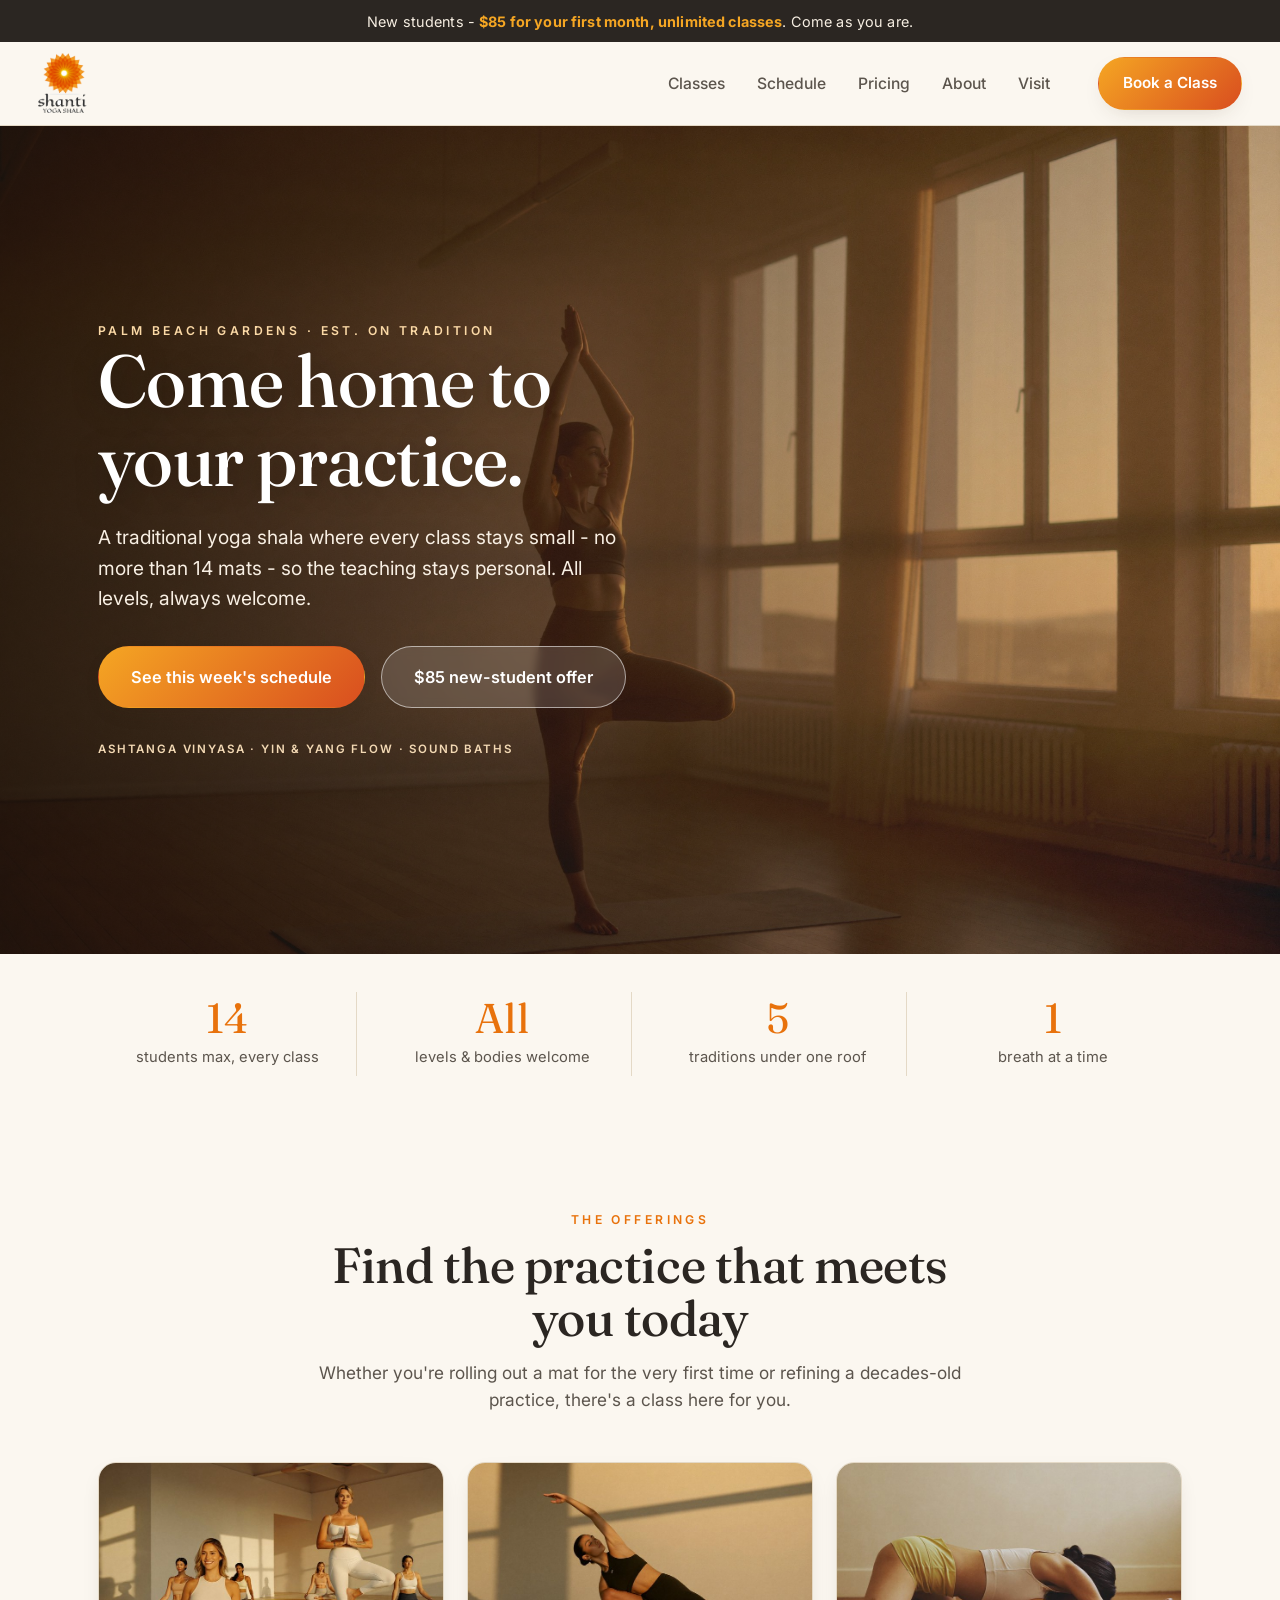
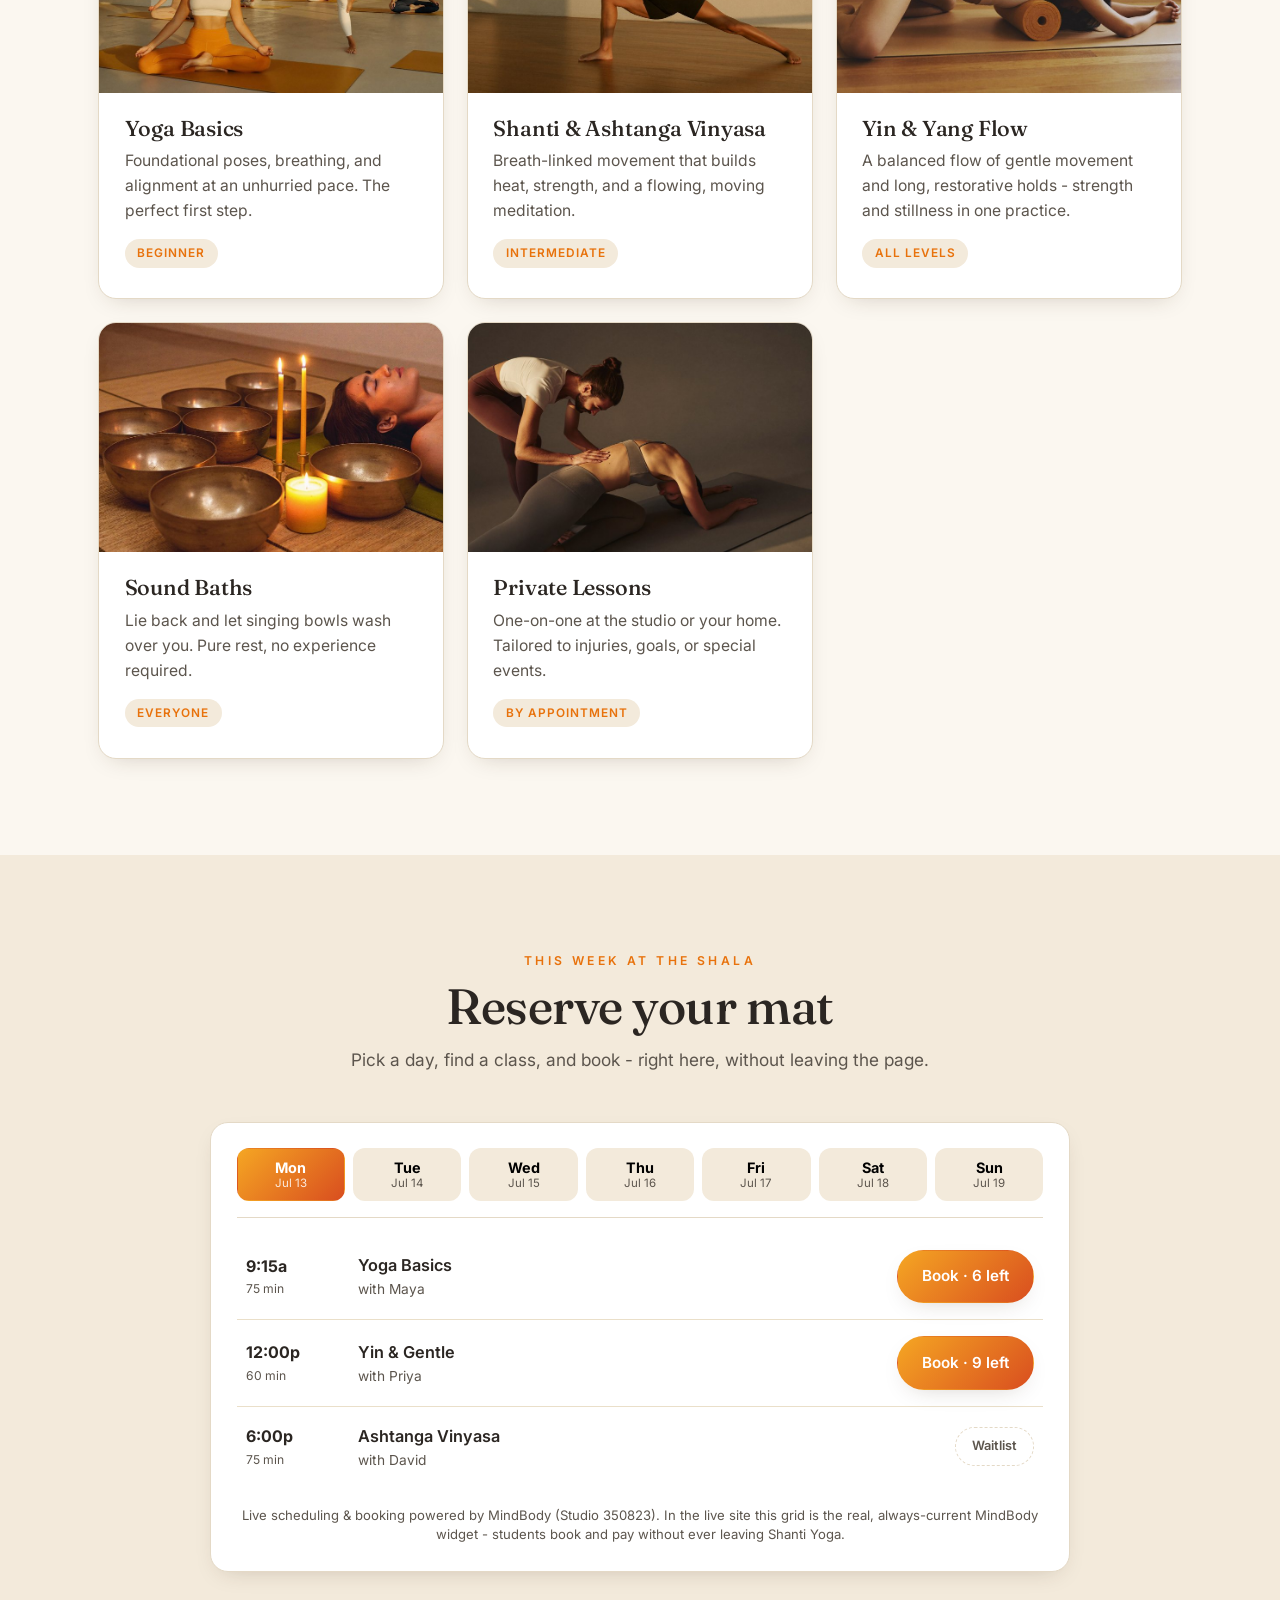
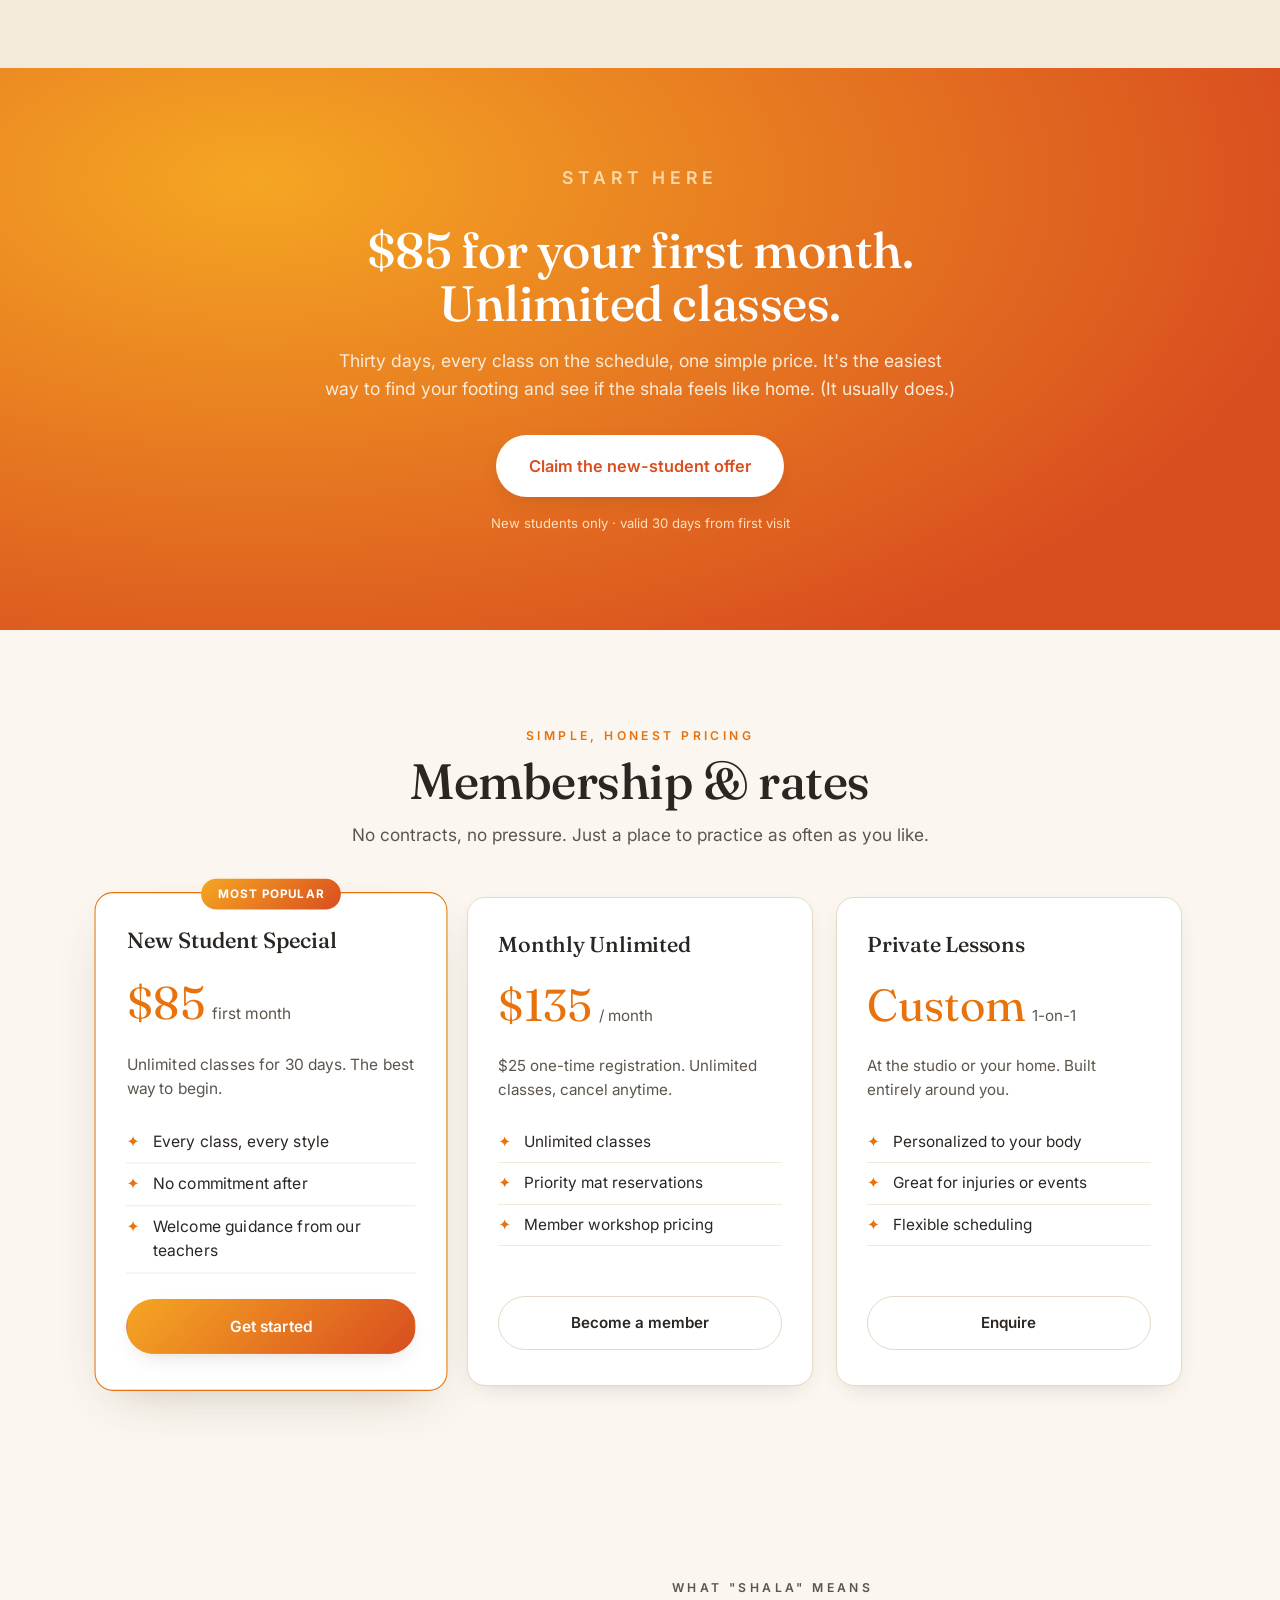
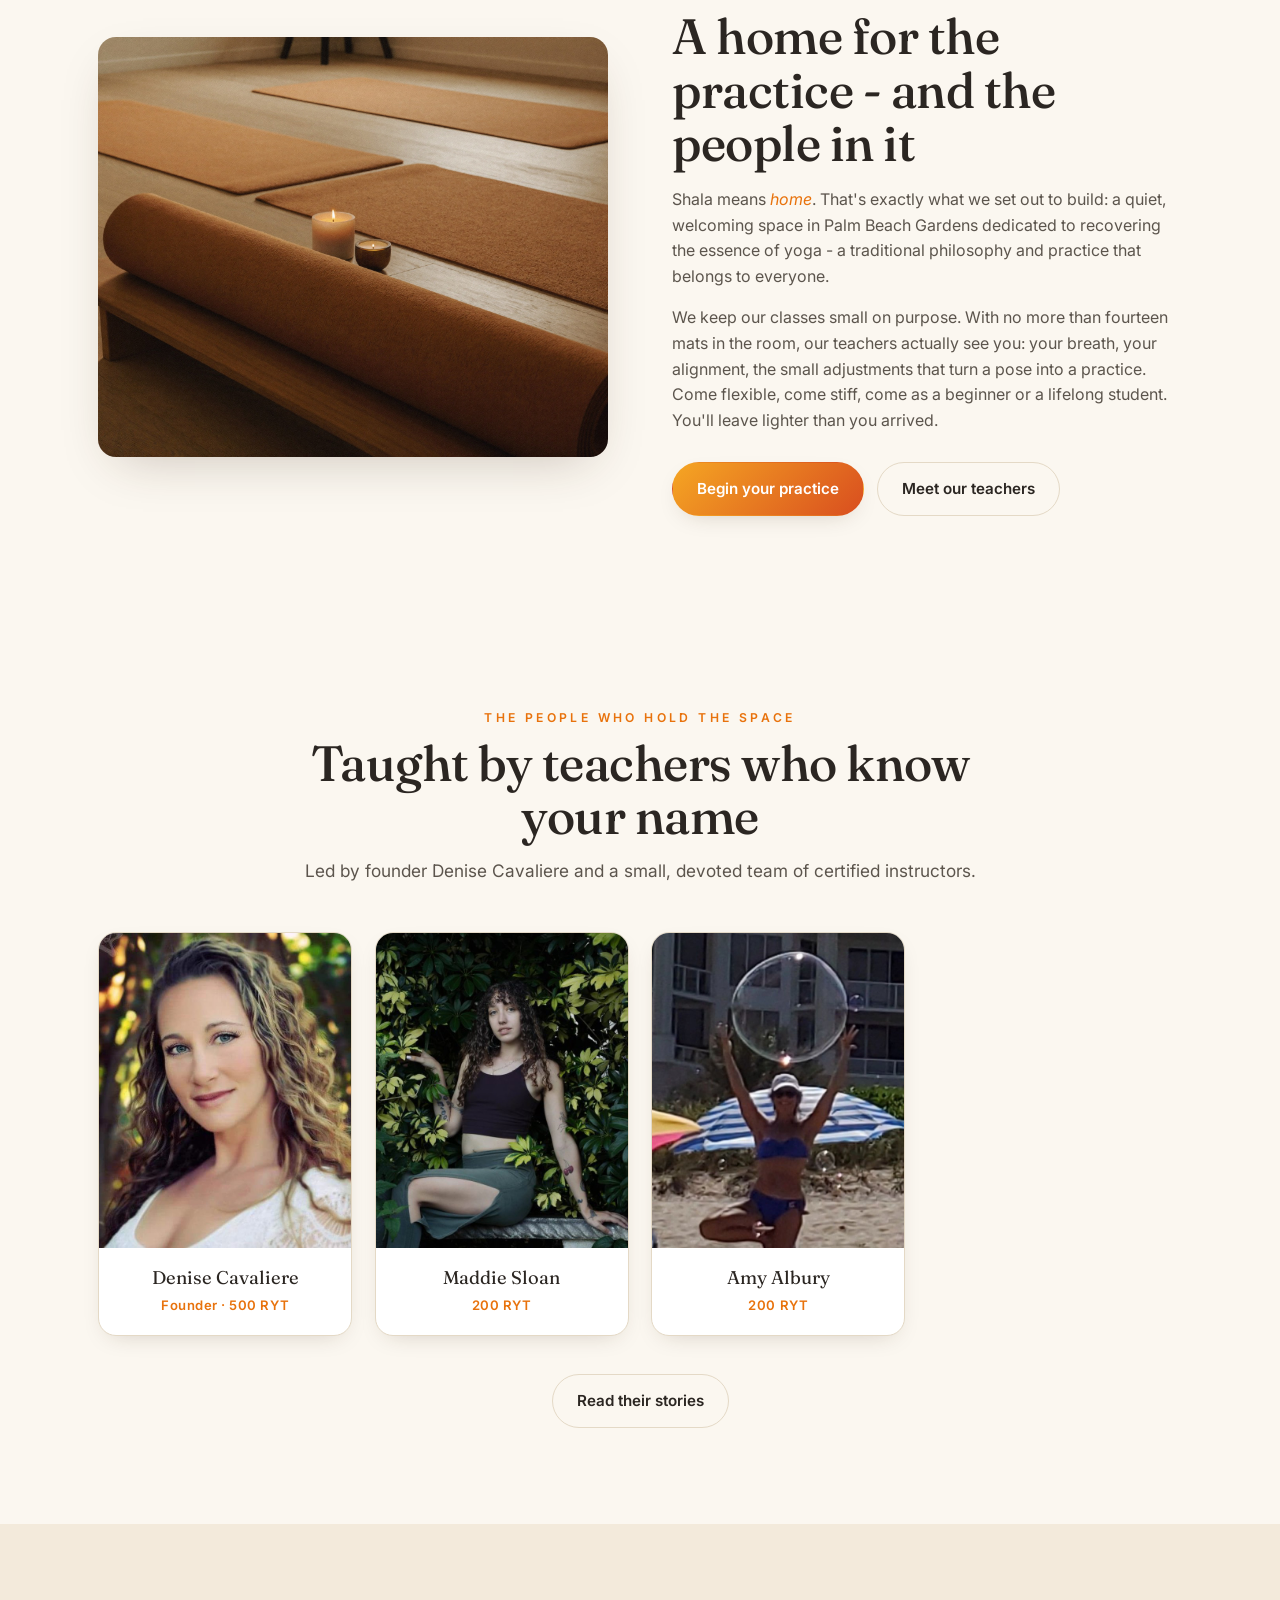
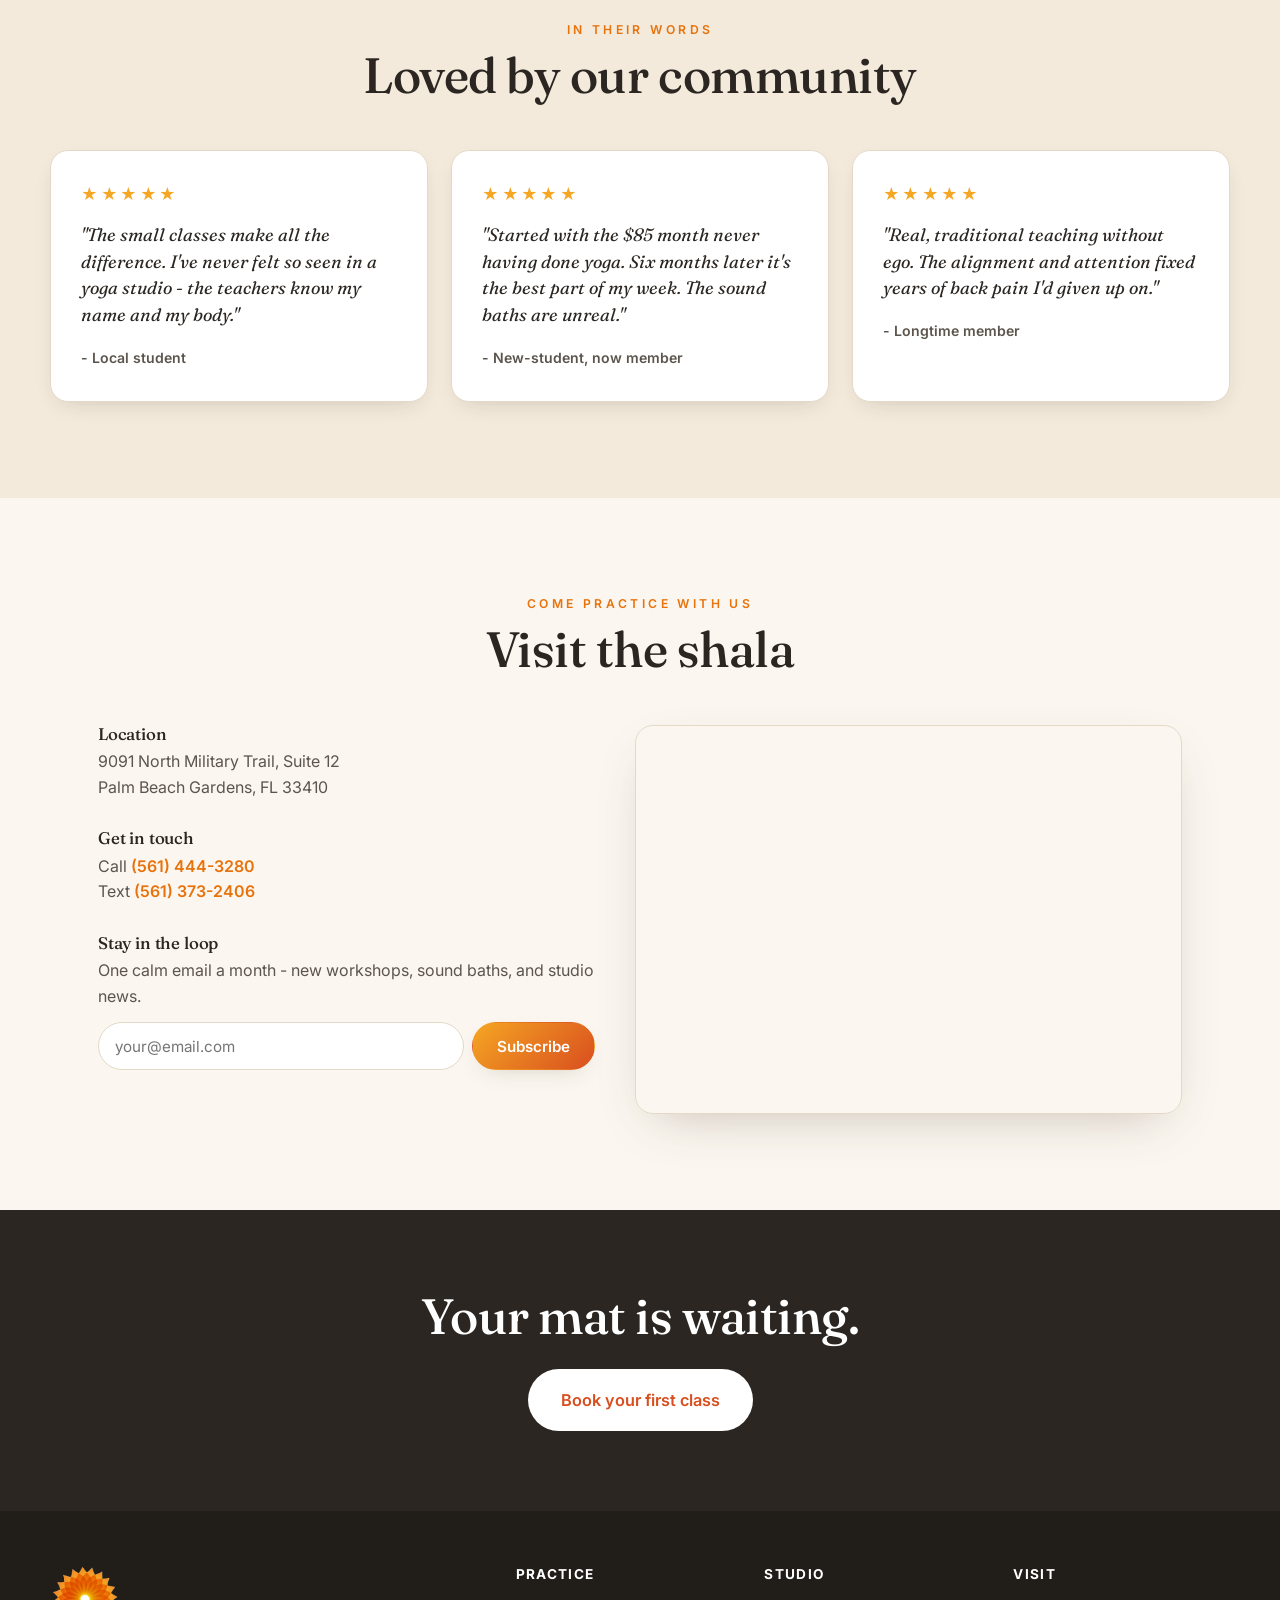
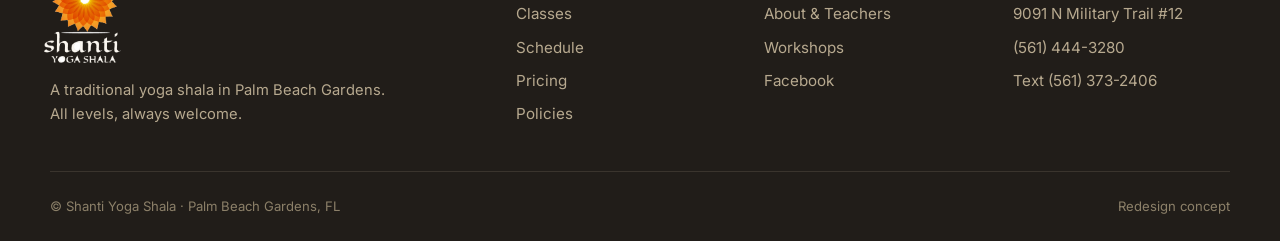
==== commit 41ca870d: "Add Cloudflare editable portal: full text/image editing, add/delete collections (teachers, classes, " ====
--- a/index.html
+++ b/index.html
@@ -1,26 +1,25 @@
 <!DOCTYPE html>
-<html lang="en-US">
-<head>
+<html lang="en-US"><head>
 <meta charset="utf-8"/>
-<meta name="viewport" content="width=device-width, initial-scale=1"/>
+<meta content="width=device-width, initial-scale=1" name="viewport"/>
 <title>Shanti Yoga Shala · Palm Beach Gardens</title>
-<meta name="description" content="A traditional yoga shala in Palm Beach Gardens. Small classes (max 14), all levels welcome. Ashtanga Vinyasa, Yin & Yang Flow, and sound baths. New students: $85 for your first month unlimited."/>
-<link rel="preconnect" href="https://fonts.googleapis.com"/>
-<link rel="preconnect" href="https://fonts.gstatic.com" crossorigin/>
-<link href="https://fonts.googleapis.com/css2?family=Fraunces:ital,opsz,wght@0,9..144,400;0,9..144,500;0,9..144,600;1,9..144,400&family=Inter:wght@400;500;600;700&display=swap" rel="stylesheet"/>
-<link rel="stylesheet" href="assets/styles.css?v=9"/>
+<meta content="A traditional yoga shala in Palm Beach Gardens. Small classes (max 14), all levels welcome. Ashtanga Vinyasa, Yin &amp; Yang Flow, and sound baths. New students: $85 for your first month unlimited." name="description"/>
+<link href="https://fonts.googleapis.com" rel="preconnect"/>
+<link crossorigin="" href="https://fonts.gstatic.com" rel="preconnect"/>
+<link href="https://fonts.googleapis.com/css2?family=Fraunces:ital,opsz,wght@0,9..144,400;0,9..144,500;0,9..144,600;1,9..144,400&amp;family=Inter:wght@400;500;600;700&amp;display=swap" rel="stylesheet"/>
+<link href="assets/styles.css?v=9" rel="stylesheet"/>
 </head>
 <body>
 
 <!-- ANNOUNCE BAR -->
-<div class="announce">
+<div class="announce" data-edit-id="home-c9">
   <span>New students - <strong>$85 for your first month, unlimited classes</strong>. Come as you are.</span>
 </div>
 
 <!-- HEADER -->
 <header class="site-head" id="top">
-  <a class="brand" href="index.html" aria-label="Shanti Yoga Shala home">
-    <img src="assets/logo.png" alt="Shanti Yoga Shala" class="brand-mark"/>
+  <a aria-label="Shanti Yoga Shala home" class="brand" href="index.html">
+    <img alt="Shanti Yoga Shala" class="brand-mark" src="assets/logo.png"/>
   </a>
   <nav class="nav" id="nav">
     <a href="offerings.html">Classes</a>
@@ -30,8 +29,8 @@
     <a href="#visit">Visit</a>
   </nav>
   <div class="head-actions">
-    <a href="#schedule" class="btn btn-solid">Book a Class</a>
-    <button class="hamburger" id="hamburger" aria-label="Menu"><span></span><span></span><span></span></button>
+    <a class="btn btn-solid" data-edit-href="home-lnk1" href="#schedule">Book a Class</a>
+    <button aria-label="Menu" class="hamburger" id="hamburger"><span></span><span></span><span></span></button>
   </div>
 </header>
 
@@ -40,35 +39,35 @@
   <div class="hero-media" id="heroMedia"></div>
   <div class="hero-veil"></div>
   <div class="hero-inner">
-    <p class="eyebrow">Palm Beach Gardens · Est. on tradition</p>
-    <h1>Come home to<br/>your practice.</h1>
-    <p class="lede">A traditional yoga shala where every class stays small - no more than 14 mats - so the teaching stays personal. All levels, always welcome.</p>
-    <div class="hero-cta">
-      <a href="#schedule" class="btn btn-solid btn-lg">See this week's schedule</a>
-      <a href="#offer" class="btn btn-ghost btn-lg">$85 new-student offer</a>
-    </div>
-    <p class="hero-trust">Ashtanga Vinyasa · Yin & Yang Flow · Sound Baths</p>
+    <p class="eyebrow" data-edit-id="home-c10">Palm Beach Gardens · Est. on tradition</p>
+    <h1 data-edit-id="home-c11">Come home to<br/>your practice.</h1>
+    <p class="lede" data-edit-id="home-c12">A traditional yoga shala where every class stays small - no more than 14 mats - so the teaching stays personal. All levels, always welcome.</p>
+    <div class="hero-cta" data-edit-id="home-c13">
+      <a class="btn btn-solid btn-lg" data-edit-href="home-lnk2" href="#schedule">See this week's schedule</a>
+      <a class="btn btn-ghost btn-lg" data-edit-href="home-lnk3" href="#offer">$85 new-student offer</a>
+    </div>
+    <p class="hero-trust" data-edit-id="home-c14">Ashtanga Vinyasa · Yin &amp; Yang Flow · Sound Baths</p>
   </div>
 </section>
 
 <!-- VALUE STRIP -->
 <section class="strip">
-  <div class="strip-item"><span class="strip-n">14</span><span class="strip-l">students max, every class</span></div>
-  <div class="strip-item"><span class="strip-n">All</span><span class="strip-l">levels & bodies welcome</span></div>
-  <div class="strip-item"><span class="strip-n">5</span><span class="strip-l">traditions under one roof</span></div>
-  <div class="strip-item"><span class="strip-n">1</span><span class="strip-l">breath at a time</span></div>
+  <div class="strip-item" data-edit-id="home-c15"><span class="strip-n">14</span><span class="strip-l">students max, every class</span></div>
+  <div class="strip-item" data-edit-id="home-c16"><span class="strip-n">All</span><span class="strip-l">levels &amp; bodies welcome</span></div>
+  <div class="strip-item" data-edit-id="home-c17"><span class="strip-n">5</span><span class="strip-l">traditions under one roof</span></div>
+  <div class="strip-item" data-edit-id="home-c18"><span class="strip-n">1</span><span class="strip-l">breath at a time</span></div>
 </section>
 
 <!-- CLASSES -->
 <section class="section" id="classes">
-  <div class="section-head">
+  <div class="section-head" data-edit-id="home-c19">
     <p class="eyebrow center">The Offerings</p>
     <h2>Find the practice that meets you today</h2>
     <p class="section-sub">Whether you're rolling out a mat for the very first time or refining a decades-old practice, there's a class here for you.</p>
   </div>
-  <div class="class-grid">
-    <article class="class-card has-img">
-      <div class="cc-img" style="background-image:url('assets/classes/basics.jpg')"></div>
+  <div class="class-grid" data-collection-item=".class-card" data-collection-template='&lt;article class="class-card has-img"&gt;&lt;div class="cc-img"&gt;&lt;img src="assets/people/placeholder.svg" alt=""&gt;&lt;/div&gt;&lt;div class="cc-body"&gt;&lt;h3&gt;New Class&lt;/h3&gt;&lt;p&gt;Add the class description here.&lt;/p&gt;&lt;span class="cc-tag"&gt;All levels&lt;/span&gt;&lt;/div&gt;&lt;/article&gt;' data-edit-collection="classes">
+    <article class="class-card has-img">
+      <div class="cc-img"><img alt="" src="assets/classes/basics.jpg"/></div>
       <div class="cc-body">
         <h3>Yoga Basics</h3>
         <p>Foundational poses, breathing, and alignment at an unhurried pace. The perfect first step.</p>
@@ -76,23 +75,23 @@
       </div>
     </article>
     <article class="class-card has-img">
-      <div class="cc-img" style="background-image:url('assets/classes/vinyasa.jpg')"></div>
-      <div class="cc-body">
-        <h3>Shanti & Ashtanga Vinyasa</h3>
+      <div class="cc-img"><img alt="" src="assets/classes/vinyasa.jpg"/></div>
+      <div class="cc-body">
+        <h3>Shanti &amp; Ashtanga Vinyasa</h3>
         <p>Breath-linked movement that builds heat, strength, and a flowing, moving meditation.</p>
         <span class="cc-tag">Intermediate</span>
       </div>
     </article>
     <article class="class-card has-img">
-      <div class="cc-img" style="background-image:url('assets/classes/yin.jpg')"></div>
-      <div class="cc-body">
-        <h3>Yin & Yang Flow</h3>
+      <div class="cc-img"><img alt="" src="assets/classes/yin.jpg"/></div>
+      <div class="cc-body">
+        <h3>Yin &amp; Yang Flow</h3>
         <p>A balanced flow of gentle movement and long, restorative holds - strength and stillness in one practice.</p>
         <span class="cc-tag">All levels</span>
       </div>
     </article>
     <article class="class-card has-img">
-      <div class="cc-img" style="background-image:url('assets/classes/soundbath.jpg')"></div>
+      <div class="cc-img"><img alt="" src="assets/classes/soundbath.jpg"/></div>
       <div class="cc-body">
         <h3>Sound Baths</h3>
         <p>Lie back and let singing bowls wash over you. Pure rest, no experience required.</p>
@@ -100,7 +99,7 @@
       </div>
     </article>
     <article class="class-card has-img">
-      <div class="cc-img" style="background-image:url('assets/classes/private.jpg')"></div>
+      <div class="cc-img"><img alt="" src="assets/classes/private.jpg"/></div>
       <div class="cc-body">
         <h3>Private Lessons</h3>
         <p>One-on-one at the studio or your home. Tailored to injuries, goals, or special events.</p>
@@ -112,7 +111,7 @@
 
 <!-- SCHEDULE (embedded MindBody) -->
 <section class="section section-warm" id="schedule">
-  <div class="section-head">
+  <div class="section-head" data-edit-id="home-c25">
     <p class="eyebrow center">This week at the shala</p>
     <h2>Reserve your mat</h2>
     <p class="section-sub">Pick a day, find a class, and book - right here, without leaving the page.</p>
@@ -121,62 +120,62 @@
   <div class="sched">
     <div class="sched-days" id="schedDays" role="tablist"></div>
     <div class="sched-list" id="schedList"></div>
-    <p class="sched-note">Live scheduling & booking powered by MindBody (Studio 350823). In the live site this grid is the real, always-current MindBody widget - students book and pay without ever leaving Shanti Yoga.</p>
+    <p class="sched-note" data-edit-id="home-c26">Live scheduling &amp; booking powered by MindBody (Studio 350823). In the live site this grid is the real, always-current MindBody widget - students book and pay without ever leaving Shanti Yoga.</p>
   </div>
 </section>
 
 <!-- NEW CLIENT OFFER -->
 <section class="offer" id="offer">
-  <div class="offer-inner">
+  <div class="offer-inner" data-edit-id="home-c27">
     <p class="eyebrow center light">Start here</p>
     <h2>$85 for your first month.<br/>Unlimited classes.</h2>
     <p>Thirty days, every class on the schedule, one simple price. It's the easiest way to find your footing and see if the shala feels like home. (It usually does.)</p>
-    <a href="#schedule" class="btn btn-solid btn-lg">Claim the new-student offer</a>
+    <a class="btn btn-solid btn-lg" data-edit-href="home-lnk4" href="#schedule">Claim the new-student offer</a>
     <p class="offer-fine">New students only · valid 30 days from first visit</p>
   </div>
 </section>
 
 <!-- PRICING -->
 <section class="section" id="pricing">
-  <div class="section-head">
+  <div class="section-head" data-edit-id="home-c28">
     <p class="eyebrow center">Simple, honest pricing</p>
-    <h2>Membership & rates</h2>
+    <h2>Membership &amp; rates</h2>
     <p class="section-sub">No contracts, no pressure. Just a place to practice as often as you like.</p>
   </div>
   <div class="price-grid">
     <article class="price-card featured">
-      <span class="price-badge">Most popular</span>
-      <h3>New Student Special</h3>
-      <div class="price"><span class="amt">$85</span><span class="per">first month</span></div>
-      <p class="price-desc">Unlimited classes for 30 days. The best way to begin.</p>
-      <ul>
+      <span class="price-badge" data-edit-id="home-c29">Most popular</span>
+      <h3 data-edit-id="home-c30">New Student Special</h3>
+      <div class="price" data-edit-id="home-c31"><span class="amt">$85</span><span class="per">first month</span></div>
+      <p class="price-desc" data-edit-id="home-c32">Unlimited classes for 30 days. The best way to begin.</p>
+      <ul data-edit-id="home-c33">
         <li>Every class, every style</li>
         <li>No commitment after</li>
         <li>Welcome guidance from our teachers</li>
       </ul>
-      <a href="#schedule" class="btn btn-solid full">Get started</a>
+      <a class="btn btn-solid full" data-edit-id="home-c34" href="#schedule">Get started</a>
     </article>
     <article class="price-card">
-      <h3>Monthly Unlimited</h3>
-      <div class="price"><span class="amt">$135</span><span class="per">/ month</span></div>
-      <p class="price-desc">$25 one-time registration. Unlimited classes, cancel anytime.</p>
-      <ul>
+      <h3 data-edit-id="home-c35">Monthly Unlimited</h3>
+      <div class="price" data-edit-id="home-c36"><span class="amt">$135</span><span class="per">/ month</span></div>
+      <p class="price-desc" data-edit-id="home-c37">$25 one-time registration. Unlimited classes, cancel anytime.</p>
+      <ul data-edit-id="home-c38">
         <li>Unlimited classes</li>
         <li>Priority mat reservations</li>
         <li>Member workshop pricing</li>
       </ul>
-      <a href="#schedule" class="btn btn-outline full">Become a member</a>
+      <a class="btn btn-outline full" data-edit-id="home-c39" href="#schedule">Become a member</a>
     </article>
     <article class="price-card">
-      <h3>Private Lessons</h3>
-      <div class="price"><span class="amt">Custom</span><span class="per">1-on-1</span></div>
-      <p class="price-desc">At the studio or your home. Built entirely around you.</p>
-      <ul>
+      <h3 data-edit-id="home-c40">Private Lessons</h3>
+      <div class="price" data-edit-id="home-c41"><span class="amt">Custom</span><span class="per">1-on-1</span></div>
+      <p class="price-desc" data-edit-id="home-c42">At the studio or your home. Built entirely around you.</p>
+      <ul data-edit-id="home-c43">
         <li>Personalized to your body</li>
         <li>Great for injuries or events</li>
         <li>Flexible scheduling</li>
       </ul>
-      <a href="#visit" class="btn btn-outline full">Enquire</a>
+      <a class="btn btn-outline full" data-edit-id="home-c44" href="#visit">Enquire</a>
     </article>
   </div>
 </section>
@@ -185,39 +184,39 @@
 <section class="section split" id="about">
   <div class="split-media" id="aboutMedia"></div>
   <div class="split-copy">
-    <p class="eyebrow">What "shala" means</p>
-    <h2>A home for the practice - and the people in it</h2>
-    <p>Shala means <em>home</em>. That's exactly what we set out to build: a quiet, welcoming space in Palm Beach Gardens dedicated to recovering the essence of yoga - a traditional philosophy and practice that belongs to everyone.</p>
-    <p>We keep our classes small on purpose. With no more than fourteen mats in the room, our teachers actually see you: your breath, your alignment, the small adjustments that turn a pose into a practice. Come flexible, come stiff, come as a beginner or a lifelong student. You'll leave lighter than you arrived.</p>
-    <div class="btn-row">
-      <a href="#schedule" class="btn btn-solid">Begin your practice</a>
-      <a href="about.html" class="btn btn-outline">Meet our teachers</a>
+    <p class="eyebrow" data-edit-id="home-c45">What "shala" means</p>
+    <h2 data-edit-id="home-c46">A home for the practice - and the people in it</h2>
+    <p data-edit-id="home-c47">Shala means <em>home</em>. That's exactly what we set out to build: a quiet, welcoming space in Palm Beach Gardens dedicated to recovering the essence of yoga - a traditional philosophy and practice that belongs to everyone.</p>
+    <p data-edit-id="home-c48">We keep our classes small on purpose. With no more than fourteen mats in the room, our teachers actually see you: your breath, your alignment, the small adjustments that turn a pose into a practice. Come flexible, come stiff, come as a beginner or a lifelong student. You'll leave lighter than you arrived.</p>
+    <div class="btn-row" data-edit-id="home-c49">
+      <a class="btn btn-solid" data-edit-href="home-lnk5" href="#schedule">Begin your practice</a>
+      <a class="btn btn-outline" data-edit-href="home-lnk6" href="about.html">Meet our teachers</a>
     </div>
   </div>
 </section>
 
 <!-- TEACHERS TEASER -->
 <section class="section teasers">
-  <div class="section-head">
+  <div class="section-head" data-edit-id="home-c50">
     <p class="eyebrow center">The people who hold the space</p>
     <h2>Taught by teachers who know your name</h2>
     <p class="section-sub">Led by founder Denise Cavaliere and a small, devoted team of certified instructors.</p>
   </div>
-  <div class="teacher-strip">
-    <a class="ts-card" href="about.html"><img src="assets/people/denise.jpg" alt="Denise Cavaliere"/><span class="ts-name">Denise Cavaliere</span><span class="ts-role">Founder · 500 RYT</span></a>
-    <a class="ts-card" href="about.html"><img src="assets/people/maddie.jpg" alt="Maddie Sloan"/><span class="ts-name">Maddie Sloan</span><span class="ts-role">200 RYT</span></a>
-    <a class="ts-card" href="about.html"><img src="assets/people/amy.jpg" alt="Amy Albury"/><span class="ts-name">Amy Albury</span><span class="ts-role">200 RYT</span></a>
-  </div>
-  <div class="center-cta"><a href="about.html" class="btn btn-outline">Read their stories</a></div>
+  <div class="teacher-strip" data-collection-item=".ts-card" data-collection-template='&lt;a class="ts-card" href="about.html"&gt;&lt;img src="assets/people/placeholder.svg" alt="Teacher"/&gt;&lt;span class="ts-name"&gt;New Teacher&lt;/span&gt;&lt;span class="ts-role"&gt;Certification&lt;/span&gt;&lt;/a&gt;' data-edit-collection="teachers-home" data-edit-id="home-c51">
+    <a class="ts-card" href="about.html"><img alt="Denise Cavaliere" src="assets/people/denise.jpg"/><span class="ts-name">Denise Cavaliere</span><span class="ts-role">Founder · 500 RYT</span></a>
+    <a class="ts-card" href="about.html"><img alt="Maddie Sloan" src="assets/people/maddie.jpg"/><span class="ts-name">Maddie Sloan</span><span class="ts-role">200 RYT</span></a>
+    <a class="ts-card" href="about.html"><img alt="Amy Albury" src="assets/people/amy.jpg"/><span class="ts-name">Amy Albury</span><span class="ts-role">200 RYT</span></a>
+  </div>
+  <div class="center-cta" data-edit-id="home-c52"><a class="btn btn-outline" data-edit-href="home-lnk7" href="about.html">Read their stories</a></div>
 </section>
 
 <!-- REVIEWS -->
 <section class="section section-warm">
-  <div class="section-head">
+  <div class="section-head" data-edit-id="home-c53">
     <p class="eyebrow center">In their words</p>
     <h2>Loved by our community</h2>
   </div>
-  <div class="reviews">
+  <div class="reviews" data-collection-item=".review" data-collection-template='&lt;blockquote class="review"&gt;&lt;div class="stars"&gt;&amp;#9733;&amp;#9733;&amp;#9733;&amp;#9733;&amp;#9733;&lt;/div&gt;&lt;p&gt;"Add a student review here."&lt;/p&gt;&lt;cite&gt;- Student&lt;/cite&gt;&lt;/blockquote&gt;' data-edit-collection="reviews">
     <blockquote class="review">
       <div class="stars">★★★★★</div>
       <p>"The small classes make all the difference. I've never felt so seen in a yoga studio - the teachers know my name and my body."</p>
@@ -238,47 +237,46 @@
 
 <!-- VISIT -->
 <section class="section" id="visit">
-  <div class="section-head">
+  <div class="section-head" data-edit-id="home-c63">
     <p class="eyebrow center">Come practice with us</p>
     <h2>Visit the shala</h2>
   </div>
   <div class="visit">
     <div class="visit-info">
-      <div class="vi-block">
+      <div class="vi-block" data-edit-id="home-c64">
         <h4>Location</h4>
         <p>9091 North Military Trail, Suite 12<br/>Palm Beach Gardens, FL 33410</p>
       </div>
-      <div class="vi-block">
+      <div class="vi-block" data-edit-id="home-c65">
         <h4>Get in touch</h4>
         <p>Call <a href="tel:15614443280">(561) 444-3280</a><br/>Text <a href="sms:15613732406">(561) 373-2406</a></p>
       </div>
       <div class="vi-block">
-        <h4>Stay in the loop</h4>
-        <p>One calm email a month - new workshops, sound baths, and studio news.</p>
+        <h4 data-edit-id="home-c66">Stay in the loop</h4>
+        <p data-edit-id="home-c67">One calm email a month - new workshops, sound baths, and studio news.</p>
         <form class="news" onsubmit="return false;">
-          <input type="email" placeholder="your@email.com" aria-label="Email"/>
+          <input aria-label="Email" placeholder="your@email.com" type="email"/>
           <button class="btn btn-solid">Subscribe</button>
         </form>
       </div>
     </div>
     <div class="visit-map">
-      <iframe title="Map to Shanti Yoga Shala" loading="lazy" allowfullscreen
-        src="https://www.google.com/maps?q=9091+North+Military+Trail+Suite+12+Palm+Beach+Gardens+FL+33410&output=embed"></iframe>
+      <iframe allowfullscreen="" loading="lazy" src="https://www.google.com/maps?q=9091+North+Military+Trail+Suite+12+Palm+Beach+Gardens+FL+33410&amp;output=embed" title="Map to Shanti Yoga Shala"></iframe>
     </div>
   </div>
 </section>
 
 <!-- CTA BAND -->
-<section class="cta-band">
+<section class="cta-band" data-edit-id="home-c68">
   <h2>Your mat is waiting.</h2>
-  <a href="#schedule" class="btn btn-light btn-lg">Book your first class</a>
+  <a class="btn btn-light btn-lg" data-edit-href="home-lnk8" href="#schedule">Book your first class</a>
 </section>
 
 <!-- FOOTER -->
 <footer class="site-foot">
   <div class="foot-cols">
     <div class="foot-brand">
-      <img src="assets/logo-light.png" alt="Shanti Yoga Shala"/>
+      <img alt="Shanti Yoga Shala" src="assets/logo-light.png"/>
       <p>A traditional yoga shala in Palm Beach Gardens. All levels, always welcome.</p>
     </div>
     <div class="foot-links">
@@ -290,9 +288,9 @@
     </div>
     <div class="foot-links">
       <h5>Studio</h5>
-      <a href="about.html">About & Teachers</a>
+      <a href="about.html">About &amp; Teachers</a>
       <a href="offerings.html">Workshops</a>
-      <a href="https://www.facebook.com/1559573074349359" target="_blank" rel="noopener">Facebook</a>
+      <a href="https://www.facebook.com/1559573074349359" rel="noopener" target="_blank">Facebook</a>
     </div>
     <div class="foot-links">
       <h5>Visit</h5>
@@ -308,5 +306,93 @@
 </footer>
 
 <script src="assets/app.js?v=4"></script>
-</body>
-</html>
+
+
+<script>(function(){ if(window.top!==window.self) return;
+  var P=[['.bio','h3','new teacher'],['.ts-card','.ts-name','new teacher'],['.class-card','h3','new class'],['.review','p','"add a student review here."']];
+  P.forEach(function(p){ document.querySelectorAll(p[0]).forEach(function(c){ var t=c.querySelector(p[1]); if(t && t.textContent.trim().toLowerCase()===p[2]) c.style.display='none'; }); });
+})();</script>
+<script>
+(function () {
+  if (window.top === window.self) return;
+  var EDIT=false, changes={}, collTarget=null;
+  function ok(e){ return e.origin===location.origin; }
+  function record(el){ changes[el.getAttribute("data-edit-id")]=el.innerHTML.trim(); }
+  function makeText(el){ if(el.hasAttribute("contenteditable")) return; el.setAttribute("contenteditable","true"); el.classList.add("rpt-text-editable");
+    el.addEventListener("click", function(ev){ ev.preventDefault(); ev.stopPropagation(); }); }
+  function isLeaf(t){ if(!t.textContent.trim()) return false;
+    for(var i=0;i<t.children.length;i++){ var c=t.children[i];
+      if(c instanceof SVGElement || c.tagName==="BR") continue;
+      var d=getComputedStyle(c).display; if(d.indexOf("inline")!==0 && d!=="contents") return false; }
+    return true; }
+  function ancEd(t, stop){ for(var a=t.parentElement; a && a!==stop; a=a.parentElement){ if(a.hasAttribute("contenteditable")) return true; } return false; }
+  function linkBtn(a, hid){
+    if(a.querySelector(":scope > .rpt-linkbtn")) return;
+    var b=document.createElement("button"); b.type="button"; b.textContent="🔗 Link"; b.className="rpt-linkbtn";
+    b.addEventListener("click", function(ev){ ev.preventDefault(); ev.stopPropagation();
+      var cur=a.getAttribute("href")||""; var url=prompt("Where should this link go? Paste the full web address:", cur);
+      if(url!==null && url!==""){ a.setAttribute("href",url); if(hid) changes["href::"+hid]=url; b.textContent="🔗 Set"; } });
+    if(getComputedStyle(a).position==="static"){ a.style.position="relative"; } a.appendChild(b);
+  }
+  function enable(){
+    if(EDIT) return; EDIT=true;
+    document.querySelectorAll("[data-edit-id]").forEach(function(el){
+      var tag=el.tagName.toLowerCase();
+      if(tag==="img"){ el.style.cursor="pointer"; el.classList.add("rpt-img-editable");
+        el.addEventListener("click", function(ev){ ev.preventDefault(); ev.stopPropagation();
+          parent.postMessage({type:"fpt-edit-image", id:el.getAttribute("data-edit-id")}, location.origin); });
+      } else { makeText(el);
+        el.addEventListener("input", function(){ record(el); }); el.addEventListener("blur", function(){ record(el); });
+        el.addEventListener("keydown", function(e){ if(e.key==="Enter" && tag!=="p" && tag!=="li" && tag!=="blockquote"){ e.preventDefault(); } }); }
+    });
+    document.querySelectorAll("[data-edit-href]").forEach(function(a){ linkBtn(a, a.getAttribute("data-edit-href")); });
+    document.querySelectorAll("[data-edit-collection]").forEach(function(grid){
+      var itemSel=grid.getAttribute("data-collection-item")||".item";
+      var tpl=grid.getAttribute("data-collection-template")||'';
+      function wire(item){
+        item.style.position="relative";
+        item.querySelectorAll("img").forEach(function(img){ img.style.cursor="pointer"; img.classList.add("rpt-img-editable");
+          img.addEventListener("click", function(ev){ ev.preventDefault(); ev.stopPropagation(); collTarget=img; parent.postMessage({type:"fpt-edit-image", id:"__coll__"}, location.origin); }); });
+        item.querySelectorAll("*").forEach(function(t){
+          if(t.tagName==="IMG"||t.classList.contains("rpt-del")||t.classList.contains("rpt-linkbtn")) return;
+          if(!isLeaf(t)) return; if(ancEd(t,item.parentElement)) return; makeText(t); });
+        var links=[]; if(item.matches && item.matches("a[href]")) links.push(item);
+        item.querySelectorAll("a[href]").forEach(function(a){ links.push(a); });
+        links.forEach(function(a){ linkBtn(a, null); });
+        if(!item.querySelector(":scope > .rpt-del")){
+          var del=document.createElement("button"); del.type="button"; del.className="rpt-del"; del.textContent="✕"; del.title="Delete";
+          del.addEventListener("click", function(ev){ ev.preventDefault(); ev.stopPropagation(); if(confirm("Remove this one?")) item.remove(); });
+          item.appendChild(del); }
+      }
+      grid.querySelectorAll(itemSel).forEach(wire);
+      var add=document.createElement("button"); add.type="button"; add.className="rpt-add"; add.textContent="＋ Add new";
+      add.addEventListener("click", function(ev){ ev.preventDefault();
+        var w=document.createElement("div"); w.innerHTML=tpl; var node=w.firstElementChild; if(!node) return;
+        grid.appendChild(node); wire(node); node.scrollIntoView({block:"center",behavior:"smooth"}); });
+      grid.parentNode.insertBefore(add, grid.nextSibling);
+    });
+    var st=document.createElement("style");
+    st.textContent=".rpt-text-editable{outline:1px dashed rgba(150,110,60,.6);outline-offset:2px;border-radius:3px;cursor:text}.rpt-text-editable:focus{outline:2px solid #9a6b3a;background:rgba(154,107,58,.07)}.rpt-img-editable{outline:2px dashed rgba(154,107,58,.6);outline-offset:3px;cursor:pointer}.rpt-img-editable:hover{outline:3px solid #9a6b3a;filter:brightness(.95)}.rpt-del{position:absolute;top:8px;right:8px;z-index:9;background:#b23b3b;color:#fff;border:0;border-radius:50%;width:28px;height:28px;font-size:15px;cursor:pointer;box-shadow:0 2px 8px rgba(0,0,0,.35);line-height:26px;padding:0}.rpt-add{display:block;margin:18px auto 0;background:#9a6b3a;color:#fff;border:0;border-radius:8px;padding:12px 20px;font:700 15px sans-serif;cursor:pointer}.rpt-linkbtn{position:absolute;top:6px;right:6px;z-index:9;font:600 11px/1 sans-serif;background:#9a6b3a;color:#fff;border:0;border-radius:6px;padding:5px 8px;cursor:pointer}";
+    document.head.appendChild(st);
+    parent.postMessage({type:"fpt-edit-ready"}, location.origin);
+  }
+  function collect(){
+    document.querySelectorAll("[data-edit-collection]").forEach(function(grid){
+      var c=grid.cloneNode(true);
+      c.querySelectorAll(".rpt-del,.rpt-linkbtn").forEach(function(x){ x.remove(); });
+      c.querySelectorAll("[contenteditable]").forEach(function(x){ x.removeAttribute("contenteditable"); });
+      c.querySelectorAll(".rpt-text-editable,.rpt-img-editable").forEach(function(x){ x.classList.remove("rpt-text-editable"); x.classList.remove("rpt-img-editable"); x.style.cursor=""; });
+      changes["coll::"+grid.getAttribute("data-edit-collection")]=c.innerHTML.trim();
+    });
+  }
+  window.addEventListener("message", function(e){
+    if(!ok(e)) return; var d=e.data||{};
+    if(d.type==="fpt-edit-on") enable();
+    if(d.type==="fpt-edit-collect"){ collect(); parent.postMessage({type:"fpt-edit-changes", changes:changes}, location.origin); }
+    if(d.type==="fpt-set-image"){
+      if(d.id==="__coll__"){ if(collTarget){ collTarget.src=d.url; collTarget=null; } }
+      else { var el=document.querySelector('[data-edit-id="'+d.id+'"]'); if(el){ el.src=d.url; changes[d.id]=d.url; } } }
+  });
+})();
+</script>
+</body></html>
--- a/assets/styles.css
+++ b/assets/styles.css
@@ -344,3 +344,6 @@
 .class-card.has-img .cc-img{width:100%;aspect-ratio:3/2;background-size:cover;background-position:center}
 .class-card.has-img .cc-body{padding:1.5rem 1.6rem 1.9rem}
 .class-card.has-img h3{margin-bottom:.5rem}
+
+.bio-media img{width:100%;height:100%;object-fit:cover;display:block}
+.cc-img img{width:100%;height:100%;object-fit:cover;display:block}
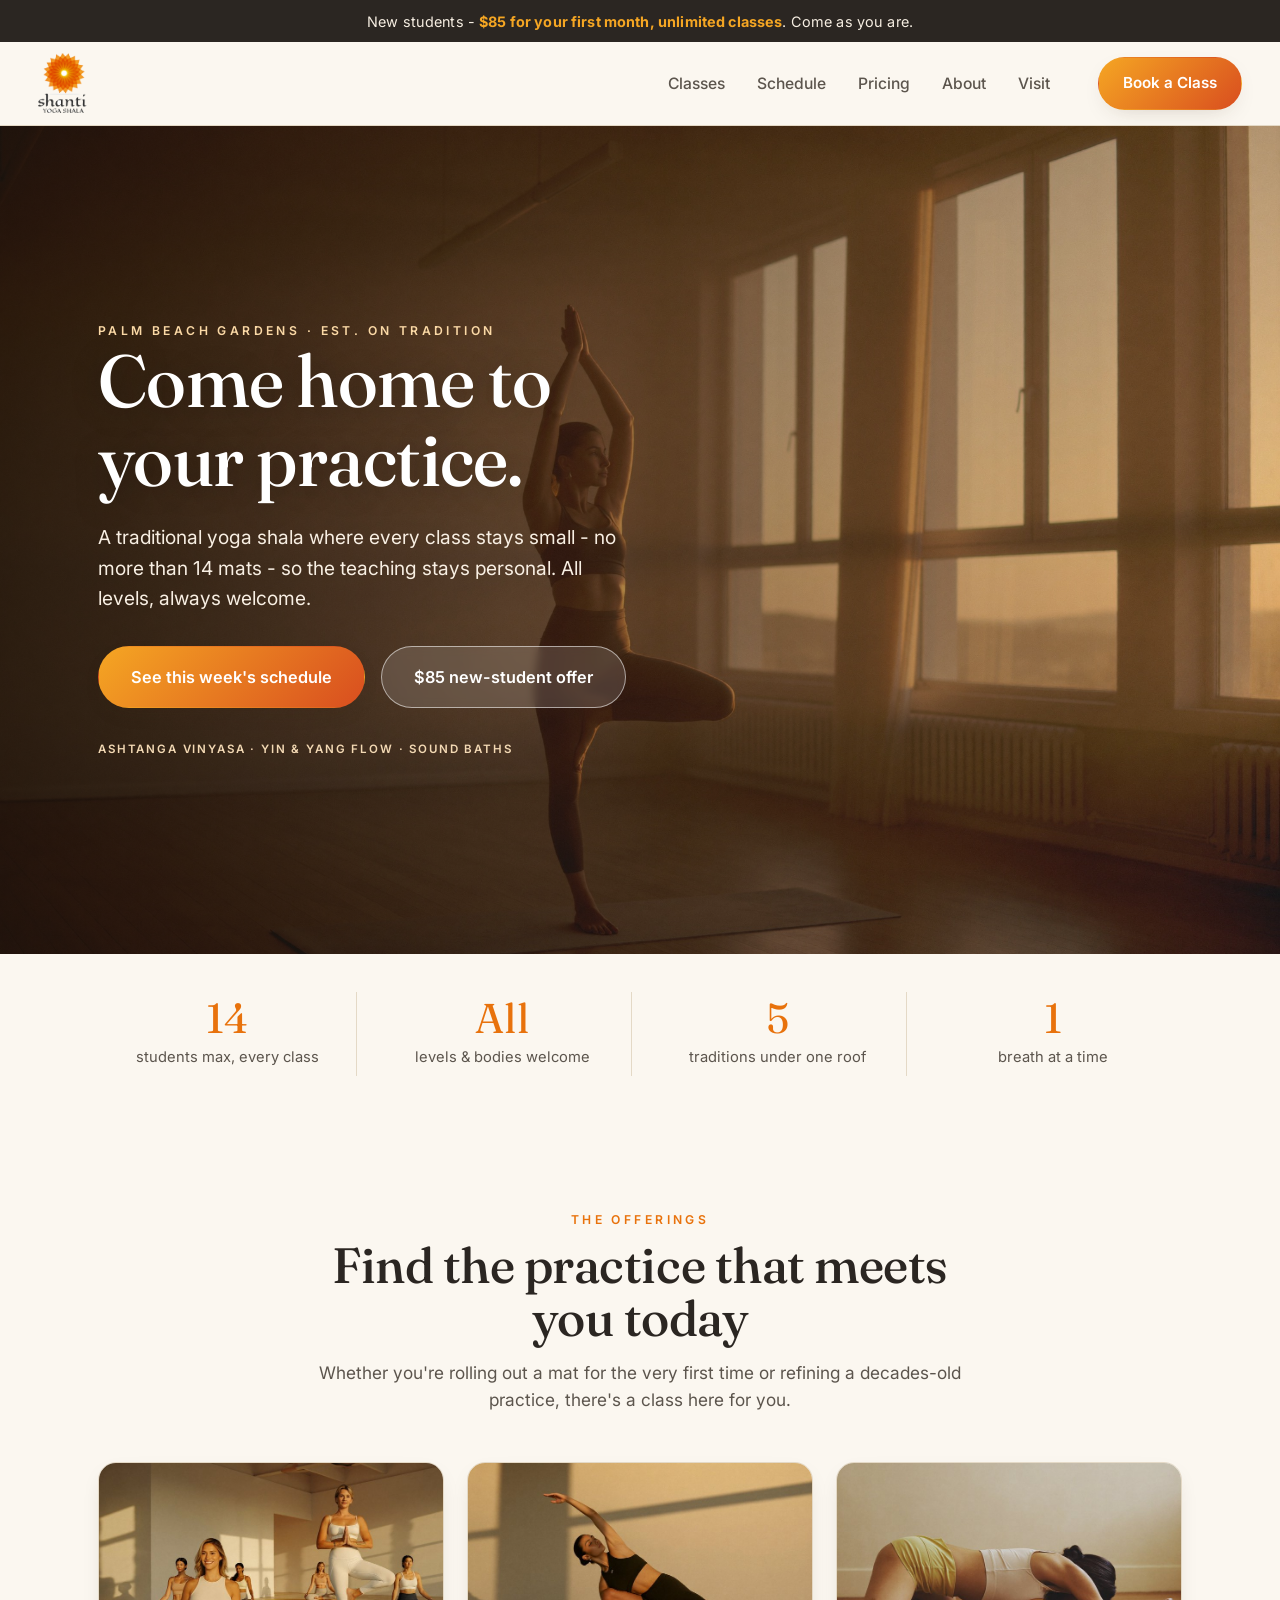
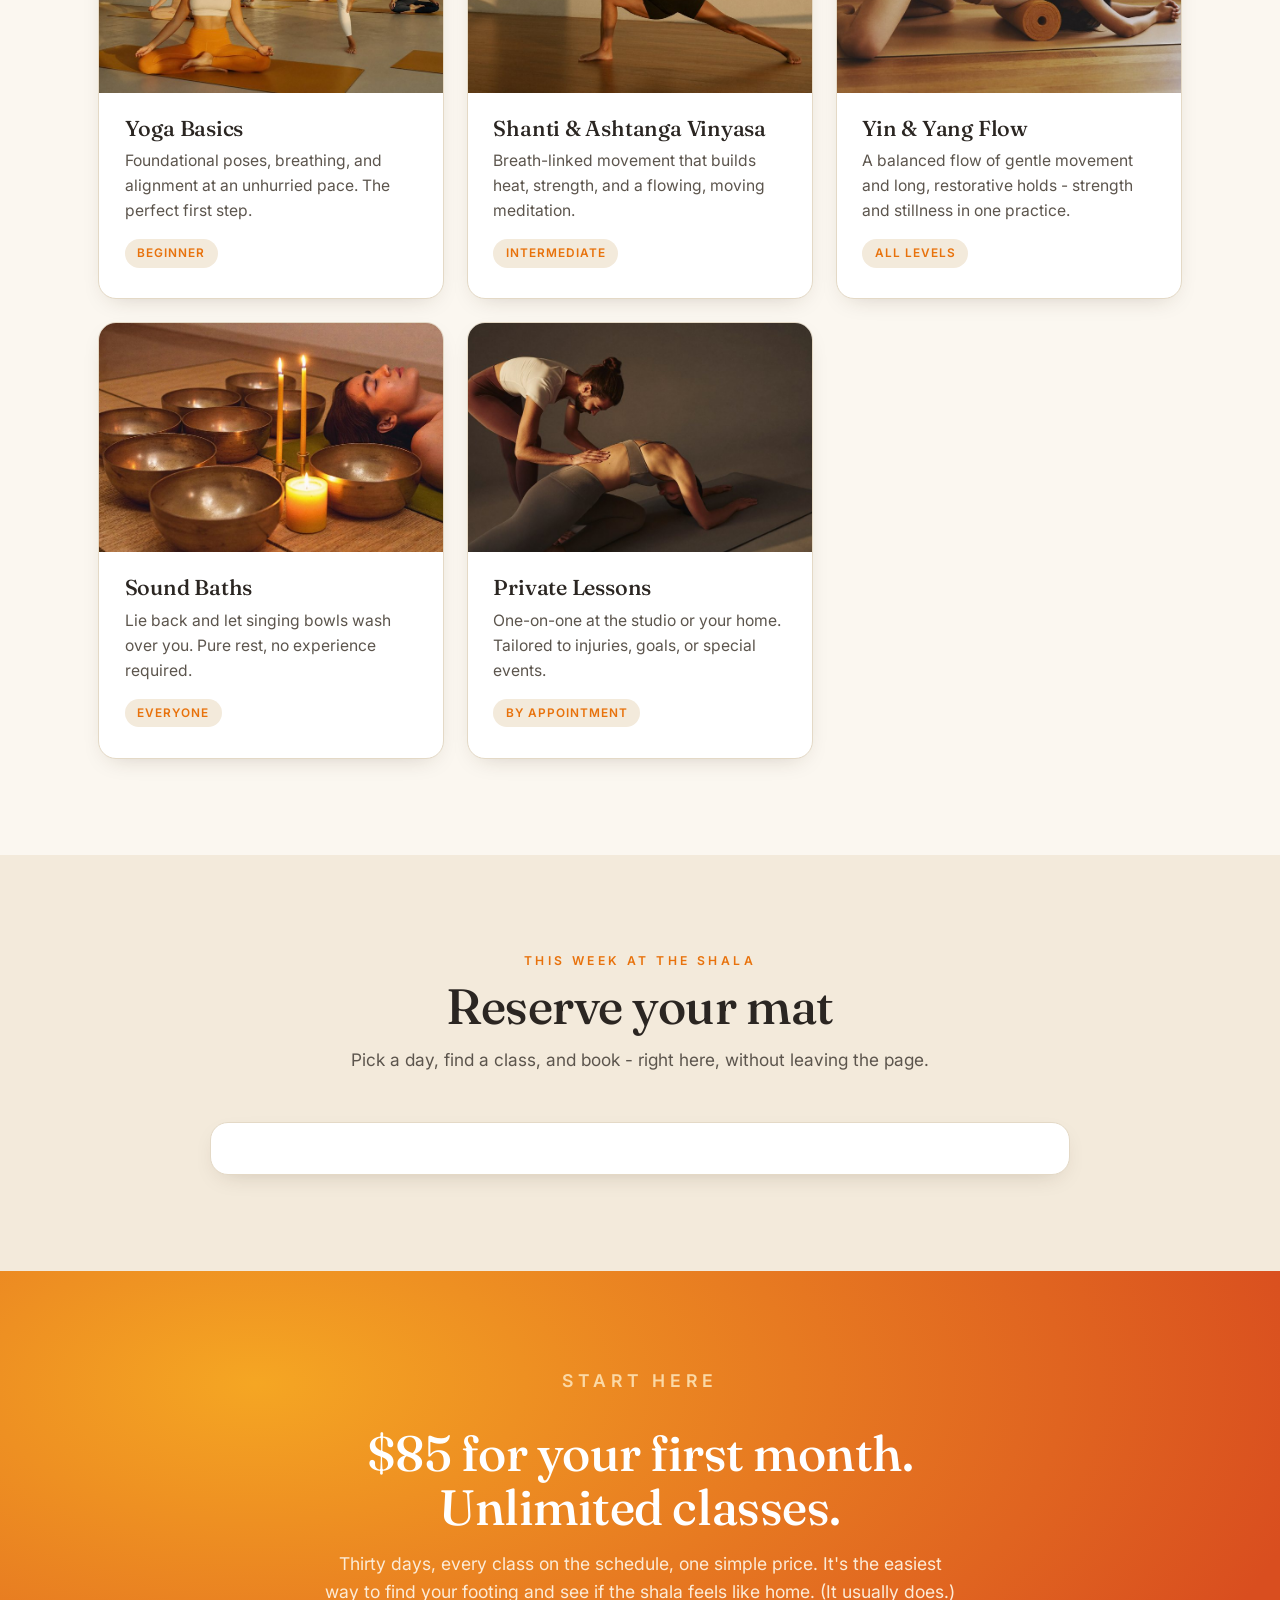
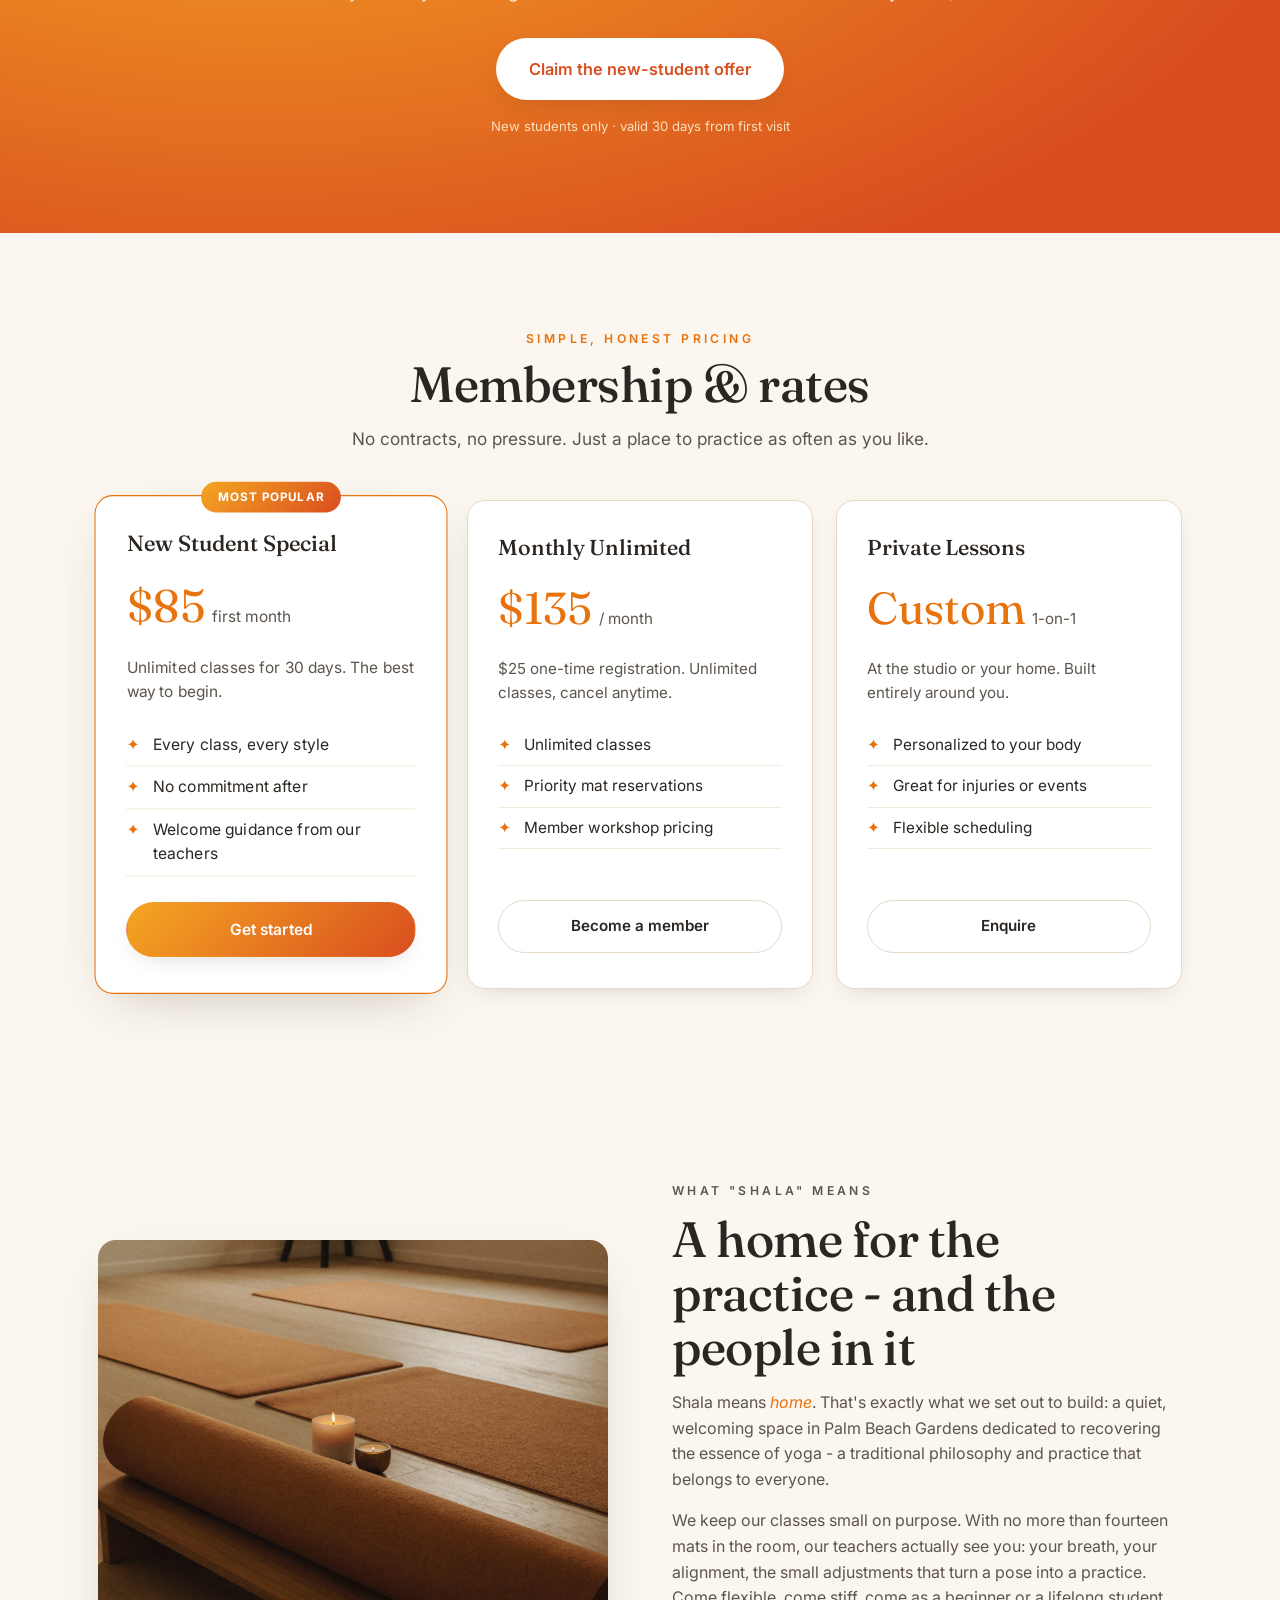
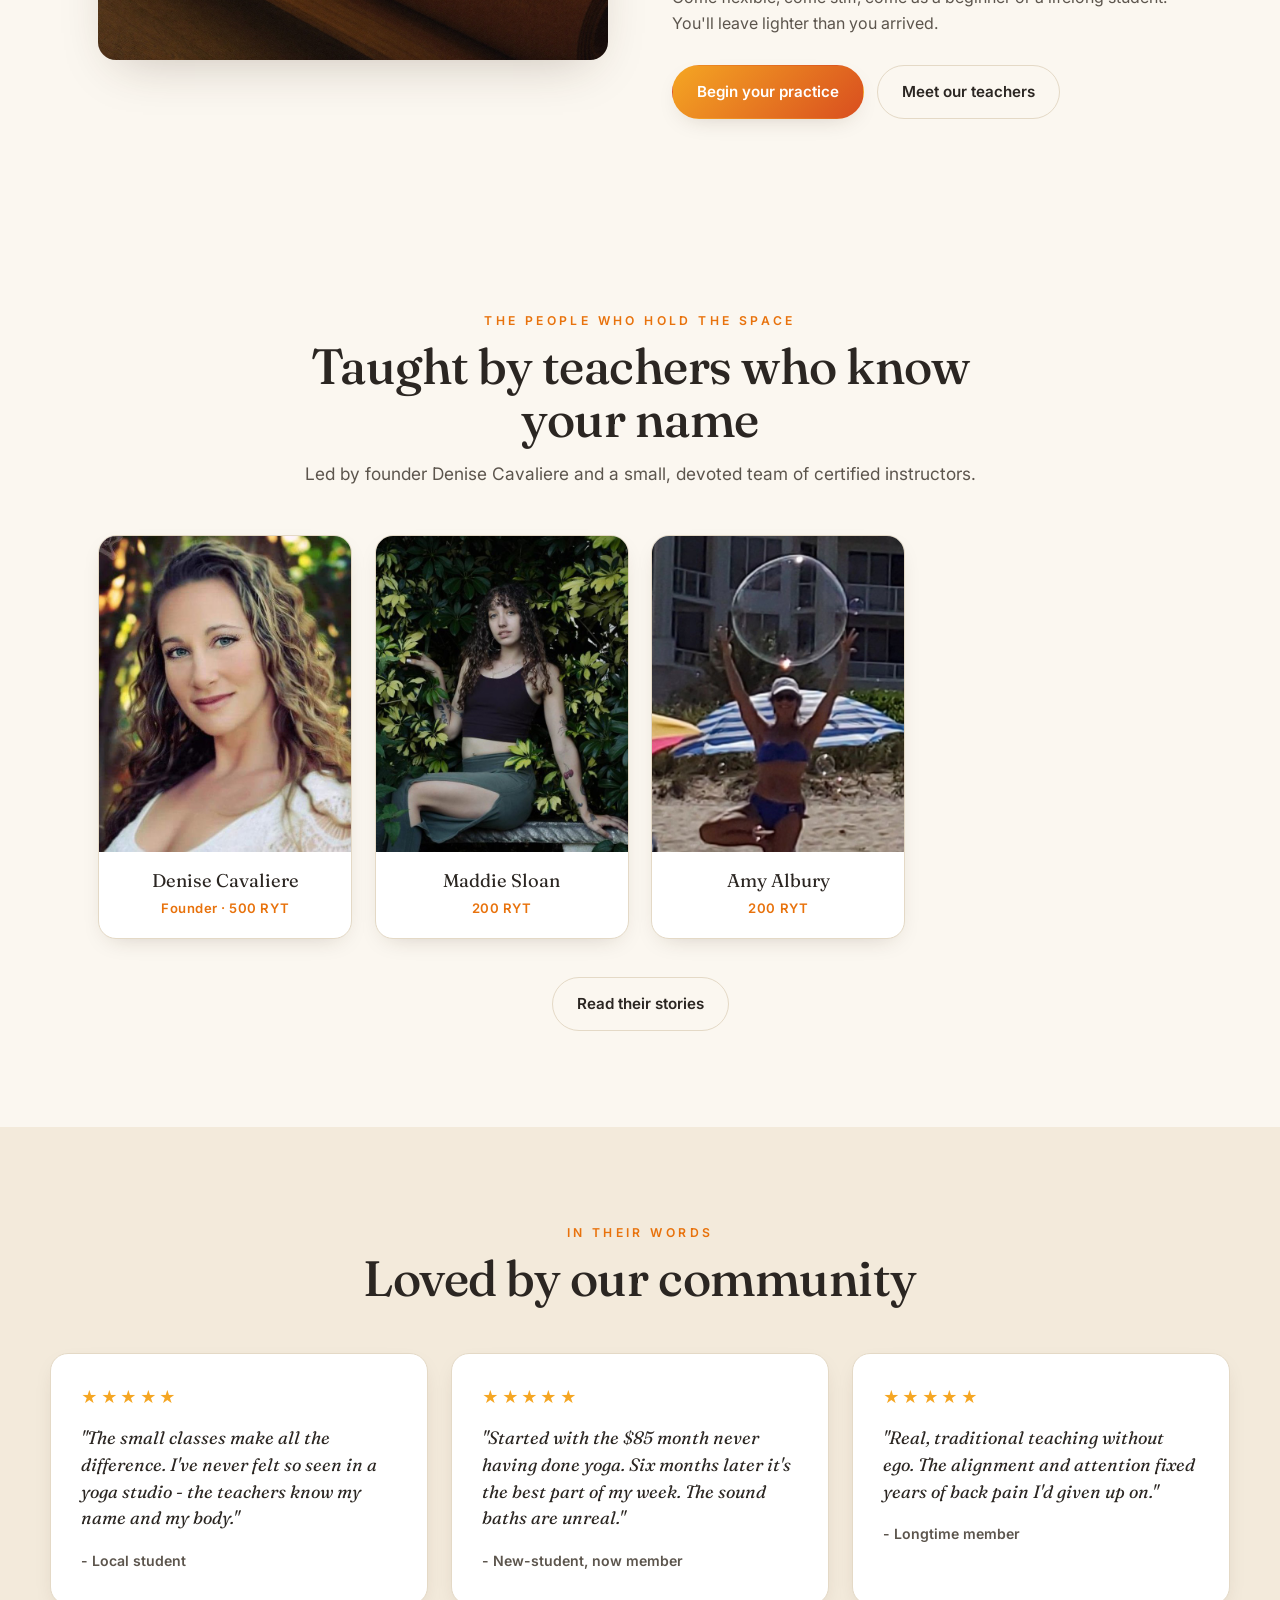
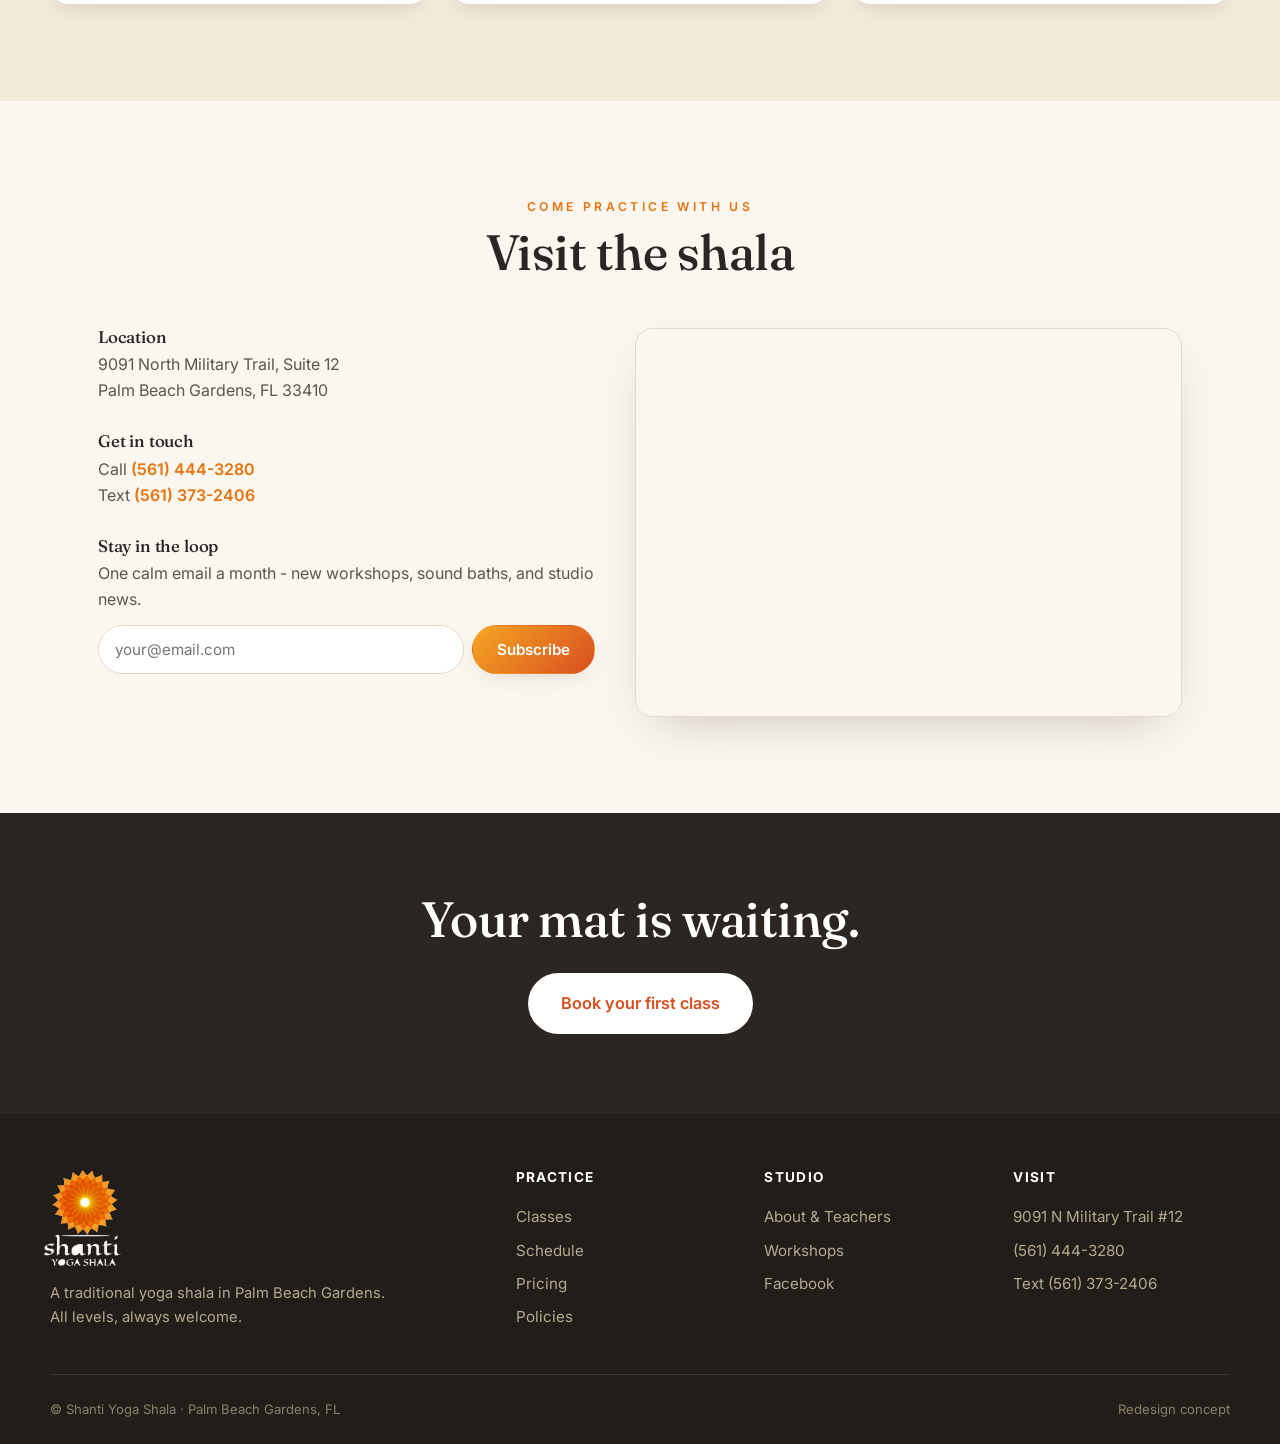
==== commit 0cce8ab1: "Embed live MindBody schedule widget (Studio 350823, brand colors) in Reserve-your-mat; guard demo sc" ====
--- a/index.html
+++ b/index.html
@@ -118,9 +118,10 @@
   </div>
 
   <div class="sched">
-    <div class="sched-days" id="schedDays" role="tablist"></div>
-    <div class="sched-list" id="schedList"></div>
-    <p class="sched-note" data-edit-id="home-c26">Live scheduling &amp; booking powered by MindBody (Studio 350823). In the live site this grid is the real, always-current MindBody widget - students book and pay without ever leaving Shanti Yoga.</p>
+    <!-- Mindbody Schedules widget begin -->
+    <div class="mindbody-widget" data-widget-type="Schedules" data-widget-id="c5578545227"></div>
+    <script async src="https://brandedweb.mindbodyonline.com/embed/widget.js"></script>
+    <!-- Mindbody Schedules widget end -->
   </div>
 </section>
 
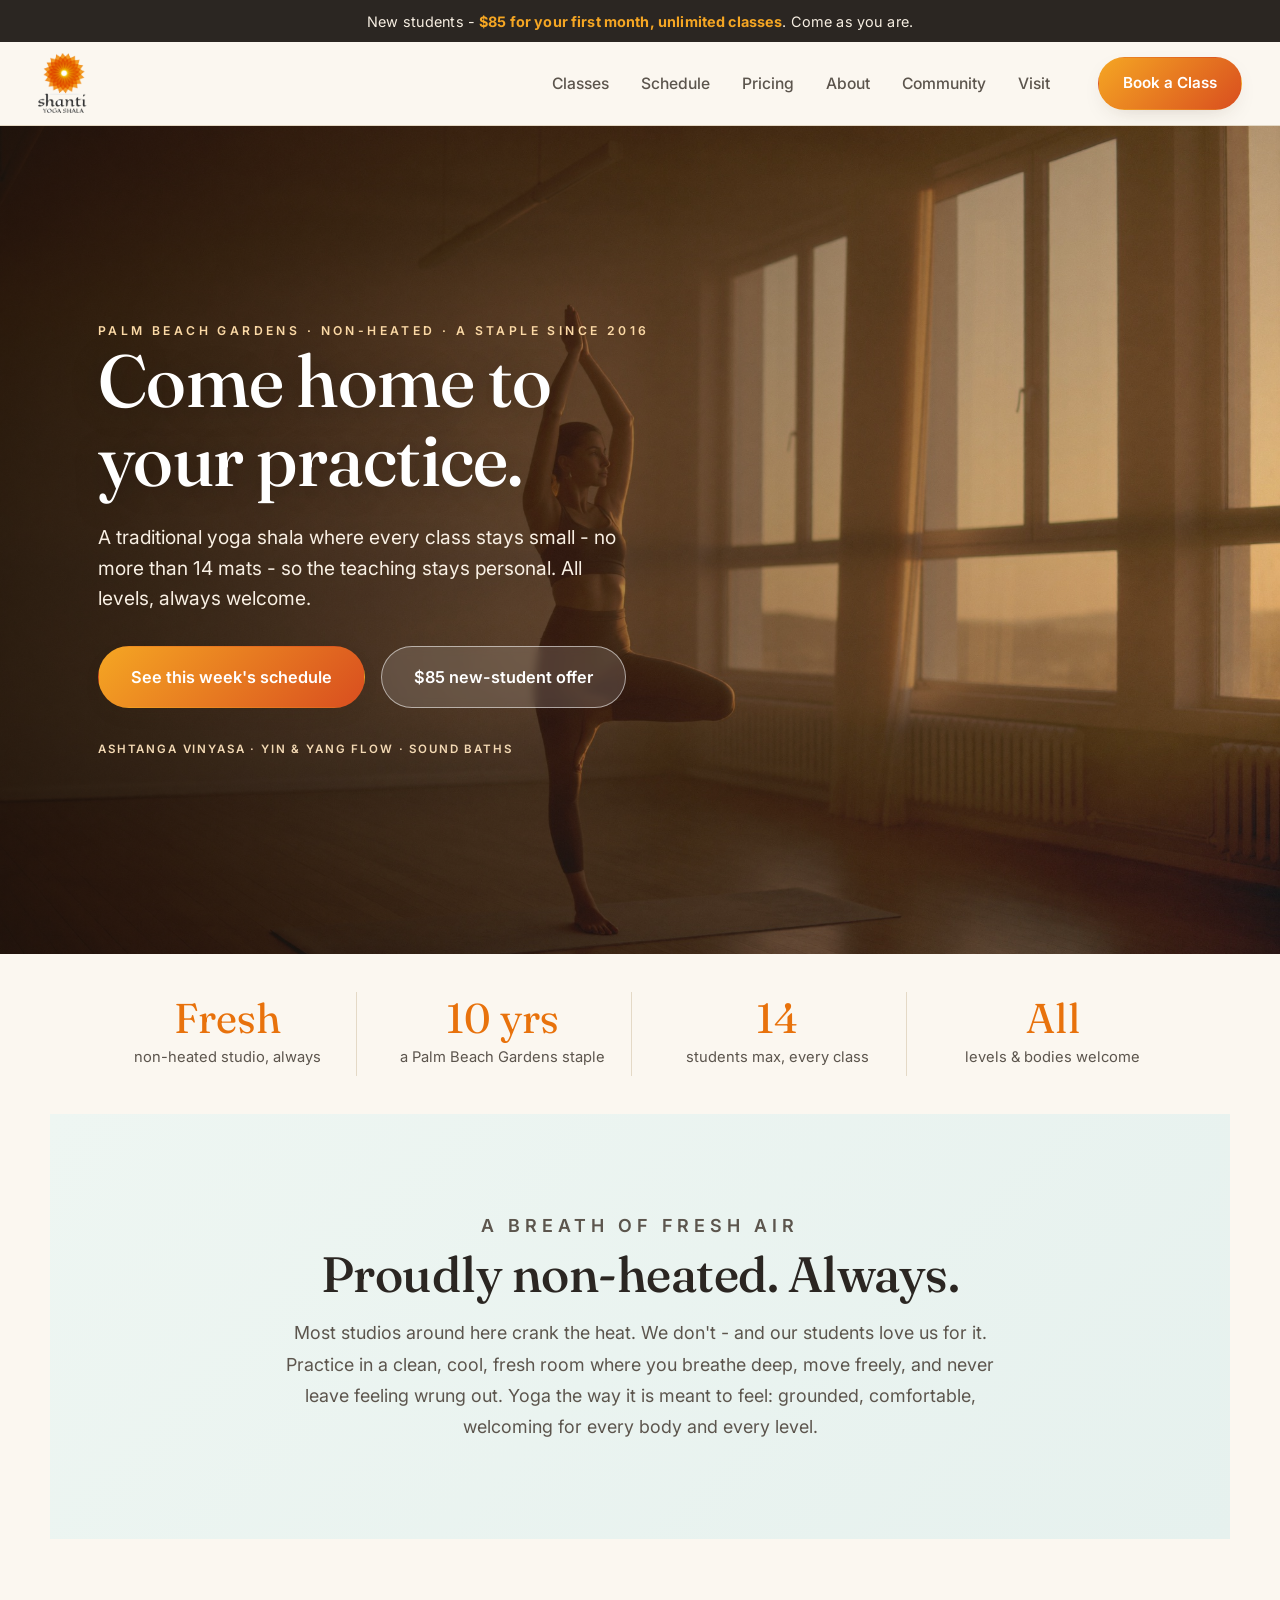
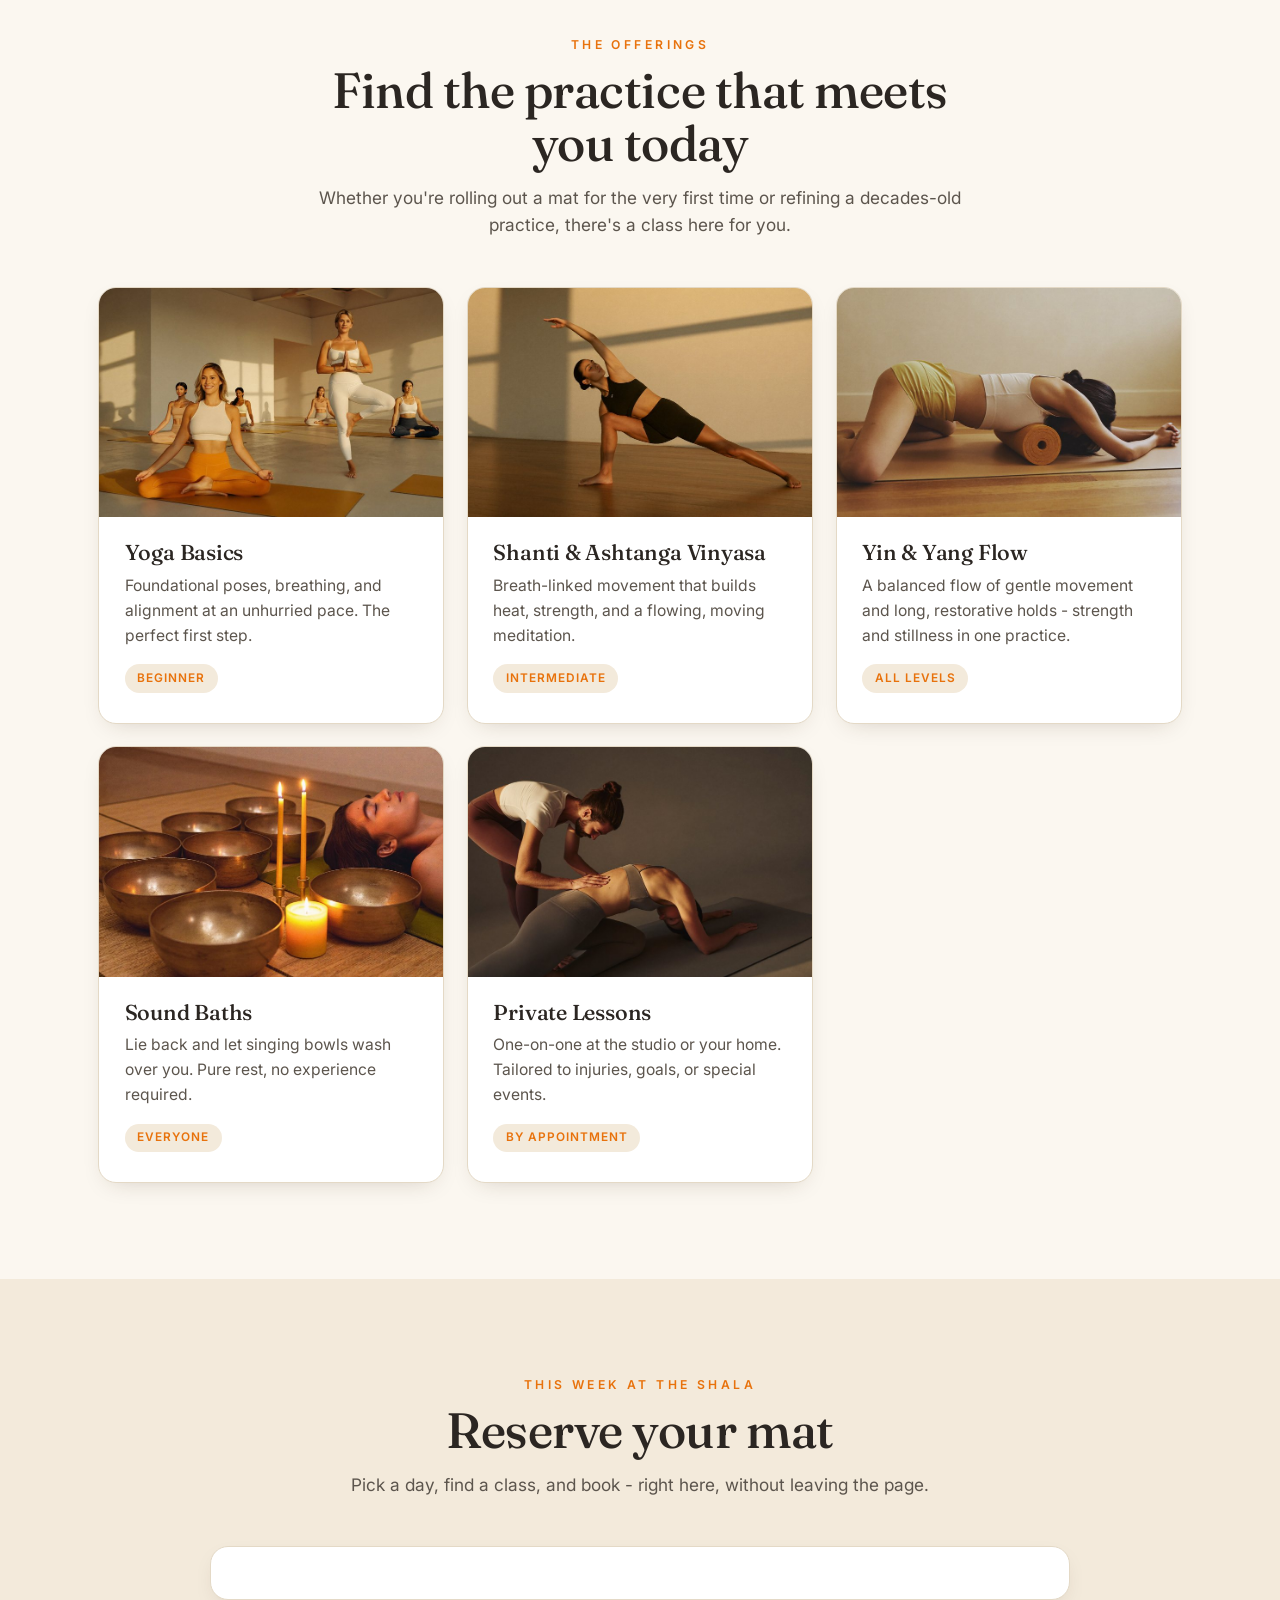
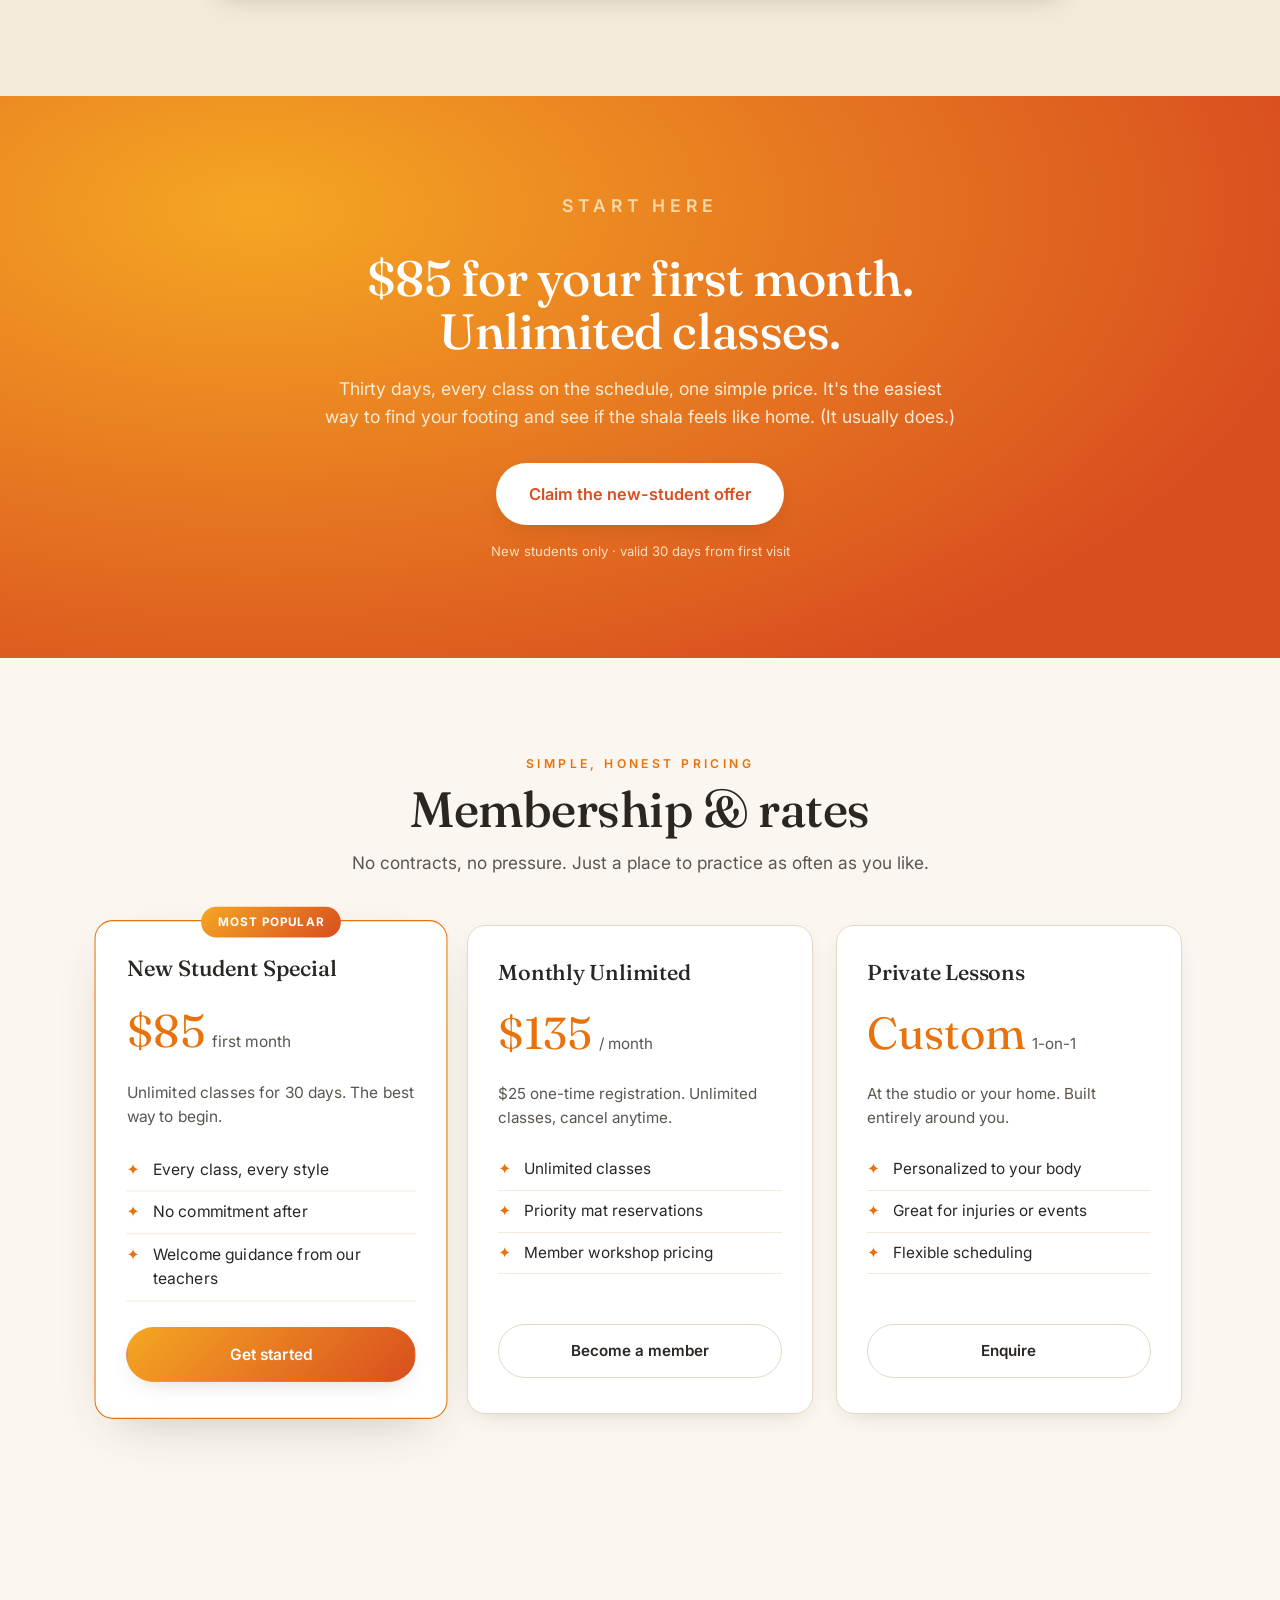
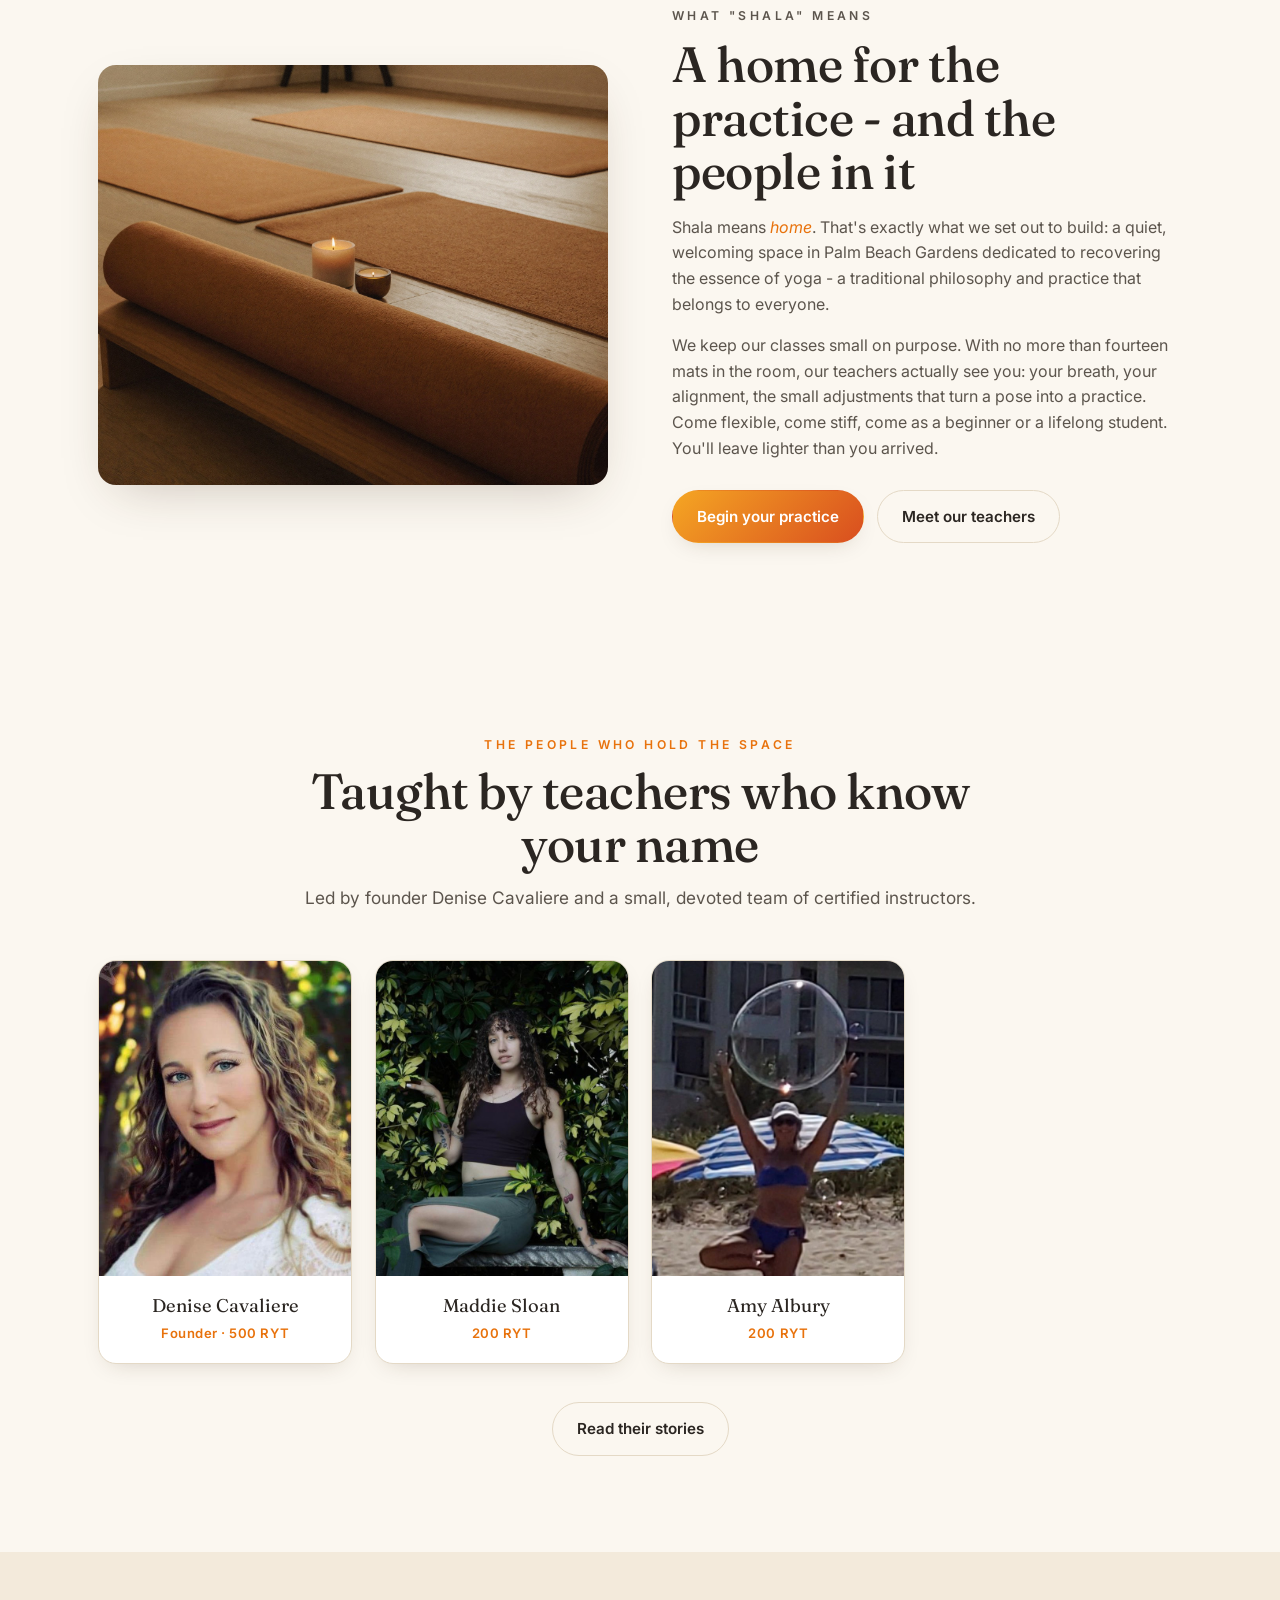
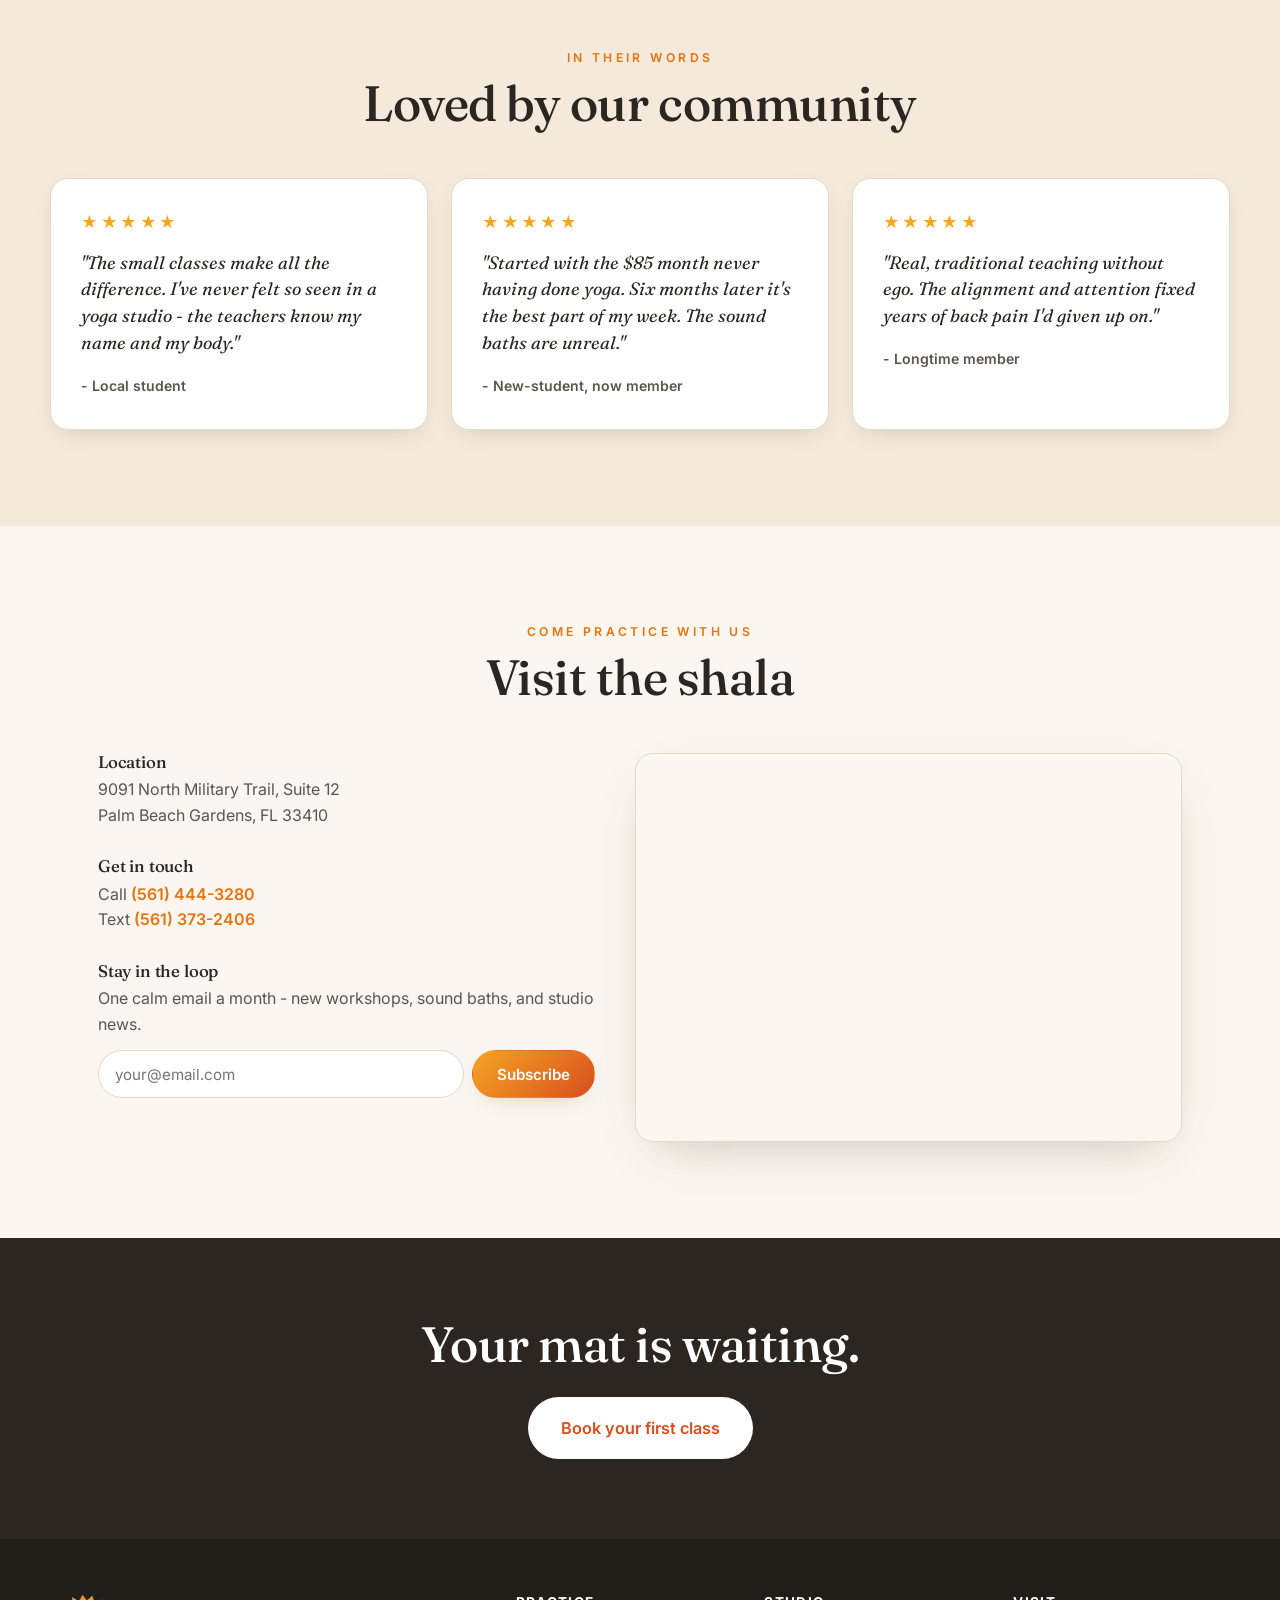
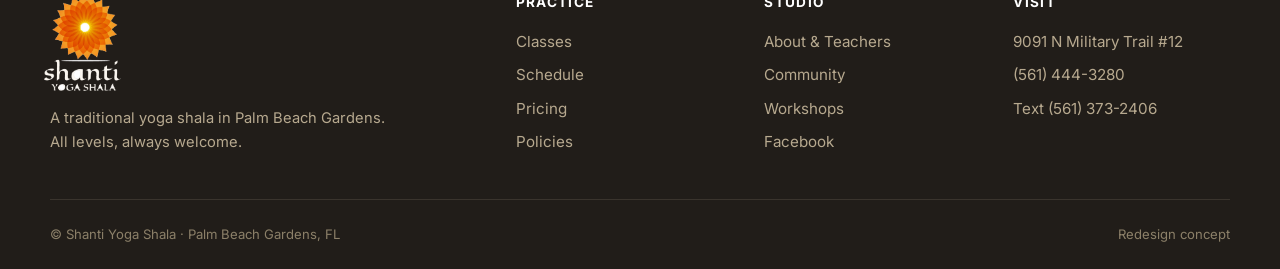
==== commit 5b8dd641: "Add Our Community page (editable gallery); non-heated + 10-year-staple messaging throughout; full SE" ====
--- a/index.html
+++ b/index.html
@@ -2,12 +2,13 @@
 <html lang="en-US"><head>
 <meta charset="utf-8"/>
 <meta content="width=device-width, initial-scale=1" name="viewport"/>
-<title>Shanti Yoga Shala · Palm Beach Gardens</title>
-<meta content="A traditional yoga shala in Palm Beach Gardens. Small classes (max 14), all levels welcome. Ashtanga Vinyasa, Yin &amp; Yang Flow, and sound baths. New students: $85 for your first month unlimited." name="description"/>
+<title>Non-Heated Yoga in Palm Beach Gardens | Shanti Yoga Shala</title>
+<meta content="A non-heated, traditional yoga studio and Palm Beach Gardens staple for 10 years. Small classes (max 14), all levels welcome. New students: $85 for your first month." name="description"/>
 <link href="https://fonts.googleapis.com" rel="preconnect"/>
 <link crossorigin="" href="https://fonts.gstatic.com" rel="preconnect"/>
 <link href="https://fonts.googleapis.com/css2?family=Fraunces:ital,opsz,wght@0,9..144,400;0,9..144,500;0,9..144,600;1,9..144,400&amp;family=Inter:wght@400;500;600;700&amp;display=swap" rel="stylesheet"/>
 <link href="assets/styles.css?v=9" rel="stylesheet"/>
+<meta content="index, follow" name="robots"/><meta content="non-heated yoga, yoga Palm Beach Gardens, Ashtanga Vinyasa, Yin Yoga, sound bath, beginner yoga" name="keywords"/><link href="https://shanti-yoga-shala.pages.dev/" rel="canonical"/><meta content="website" property="og:type"/><meta content="Shanti Yoga Shala" property="og:site_name"/><meta content="Non-Heated Yoga in Palm Beach Gardens | Shanti Yoga Shala" property="og:title"/><meta content="A non-heated, traditional yoga studio and Palm Beach Gardens staple for 10 years. Small classes (max 14), all levels welcome. New students: $85 for your first month." property="og:description"/><meta content="https://shanti-yoga-shala.pages.dev/" property="og:url"/><meta content="https://shanti-yoga-shala.pages.dev/assets/hero.jpg" property="og:image"/><meta content="summary_large_image" name="twitter:card"/><meta content="Non-Heated Yoga in Palm Beach Gardens | Shanti Yoga Shala" name="twitter:title"/><meta content="A non-heated, traditional yoga studio and Palm Beach Gardens staple for 10 years. Small classes (max 14), all levels welcome. New students: $85 for your first month." name="twitter:description"/><meta content="https://shanti-yoga-shala.pages.dev/assets/hero.jpg" name="twitter:image"/><script type="application/ld+json">{"@context":"https://schema.org","@type":["LocalBusiness","HealthClub"],"name":"Shanti Yoga Shala","alternateName":"Shanti Yoga Palm Beach","image":"https://shanti-yoga-shala.pages.dev/assets/hero.jpg","url":"https://shanti-yoga-shala.pages.dev/","telephone":"+1-561-444-3280","priceRange":"$$","foundingDate":"2016","description":"A non-heated, traditional yoga studio in Palm Beach Gardens - a neighborhood staple for over 10 years.","address":{"@type":"PostalAddress","streetAddress":"9091 N Military Trail, Suite 12","addressLocality":"Palm Beach Gardens","addressRegion":"FL","postalCode":"33410","addressCountry":"US"},"areaServed":[{"@type":"City","name":"Palm Beach Gardens"},{"@type":"City","name":"Jupiter"},{"@type":"City","name":"Juno Beach"},{"@type":"City","name":"North Palm Beach"},{"@type":"City","name":"West Palm Beach"}],"amenityFeature":[{"@type":"LocationFeatureSpecification","name":"Non-heated studio","value":true}],"knowsAbout":["Ashtanga Vinyasa","Yin Yoga","Sound Baths","Meditation","Non-heated yoga"],"slogan":"Come home to your practice."}</script>
 </head>
 <body>
 
@@ -25,7 +26,7 @@
     <a href="offerings.html">Classes</a>
     <a href="#schedule">Schedule</a>
     <a href="pricing.html">Pricing</a>
-    <a href="about.html">About</a>
+    <a href="about.html">About</a><a href="community.html">Community</a>
     <a href="#visit">Visit</a>
   </nav>
   <div class="head-actions">
@@ -39,7 +40,7 @@
   <div class="hero-media" id="heroMedia"></div>
   <div class="hero-veil"></div>
   <div class="hero-inner">
-    <p class="eyebrow" data-edit-id="home-c10">Palm Beach Gardens · Est. on tradition</p>
+    <p class="eyebrow" data-edit-id="home-c10">Palm Beach Gardens · Non-heated · A staple since 2016</p>
     <h1 data-edit-id="home-c11">Come home to<br/>your practice.</h1>
     <p class="lede" data-edit-id="home-c12">A traditional yoga shala where every class stays small - no more than 14 mats - so the teaching stays personal. All levels, always welcome.</p>
     <div class="hero-cta" data-edit-id="home-c13">
@@ -52,15 +53,17 @@
 
 <!-- VALUE STRIP -->
 <section class="strip">
-  <div class="strip-item" data-edit-id="home-c15"><span class="strip-n">14</span><span class="strip-l">students max, every class</span></div>
-  <div class="strip-item" data-edit-id="home-c16"><span class="strip-n">All</span><span class="strip-l">levels &amp; bodies welcome</span></div>
-  <div class="strip-item" data-edit-id="home-c17"><span class="strip-n">5</span><span class="strip-l">traditions under one roof</span></div>
-  <div class="strip-item" data-edit-id="home-c18"><span class="strip-n">1</span><span class="strip-l">breath at a time</span></div>
-</section>
+  <div class="strip-item" data-edit-id="home-c15"><span class="strip-n">Fresh</span><span class="strip-l">non-heated studio, always</span></div>
+  <div class="strip-item" data-edit-id="home-c16"><span class="strip-n">10 yrs</span><span class="strip-l">a Palm Beach Gardens staple</span></div>
+  <div class="strip-item" data-edit-id="home-c17"><span class="strip-n">14</span><span class="strip-l">students max, every class</span></div>
+  <div class="strip-item" data-edit-id="home-c18"><span class="strip-n">All</span><span class="strip-l">levels &amp; bodies welcome</span></div>
+</section>
+<section class="section nh-callout"><div class="nh-inner" data-edit-id="home-c19"><p class="eyebrow center">A breath of fresh air</p><h2>Proudly non-heated. Always.</h2><p>Most studios around here crank the heat. We don't - and our students love us for it. Practice in a clean, cool, fresh room where you breathe deep, move freely, and never leave feeling wrung out. Yoga the way it is meant to feel: grounded, comfortable, welcoming for every body and every level.</p></div></section>
+
 
 <!-- CLASSES -->
 <section class="section" id="classes">
-  <div class="section-head" data-edit-id="home-c19">
+  <div class="section-head" data-edit-id="home-c20">
     <p class="eyebrow center">The Offerings</p>
     <h2>Find the practice that meets you today</h2>
     <p class="section-sub">Whether you're rolling out a mat for the very first time or refining a decades-old practice, there's a class here for you.</p>
@@ -111,7 +114,7 @@
 
 <!-- SCHEDULE (embedded MindBody) -->
 <section class="section section-warm" id="schedule">
-  <div class="section-head" data-edit-id="home-c25">
+  <div class="section-head" data-edit-id="home-c26">
     <p class="eyebrow center">This week at the shala</p>
     <h2>Reserve your mat</h2>
     <p class="section-sub">Pick a day, find a class, and book - right here, without leaving the page.</p>
@@ -119,8 +122,8 @@
 
   <div class="sched">
     <!-- Mindbody Schedules widget begin -->
-    <div class="mindbody-widget" data-widget-type="Schedules" data-widget-id="c5578545227"></div>
-    <script async src="https://brandedweb.mindbodyonline.com/embed/widget.js"></script>
+    <div class="mindbody-widget" data-widget-id="c5578545227" data-widget-type="Schedules"></div>
+    <script async="" src="https://brandedweb.mindbodyonline.com/embed/widget.js"></script>
     <!-- Mindbody Schedules widget end -->
   </div>
 </section>
@@ -289,7 +292,7 @@
     </div>
     <div class="foot-links">
       <h5>Studio</h5>
-      <a href="about.html">About &amp; Teachers</a>
+      <a href="about.html">About &amp; Teachers</a><a href="community.html">Community</a>
       <a href="offerings.html">Workshops</a>
       <a href="https://www.facebook.com/1559573074349359" rel="noopener" target="_blank">Facebook</a>
     </div>
@@ -310,7 +313,7 @@
 
 
 <script>(function(){ if(window.top!==window.self) return;
-  var P=[['.bio','h3','new teacher'],['.ts-card','.ts-name','new teacher'],['.class-card','h3','new class'],['.review','p','"add a student review here."']];
+  var P=[['.bio','h3','new teacher'],['.ts-card','.ts-name','new teacher'],['.class-card','h3','new class'],['.review','p','"add a student review here."'],['.cphoto','figcaption','new caption']];
   P.forEach(function(p){ document.querySelectorAll(p[0]).forEach(function(c){ var t=c.querySelector(p[1]); if(t && t.textContent.trim().toLowerCase()===p[2]) c.style.display='none'; }); });
 })();</script>
 <script>
--- a/assets/styles.css
+++ b/assets/styles.css
@@ -347,3 +347,14 @@
 
 .bio-media img{width:100%;height:100%;object-fit:cover;display:block}
 .cc-img img{width:100%;height:100%;object-fit:cover;display:block}
+
+.nh-callout{background:linear-gradient(135deg,#eef6f2,#e6f1ee);text-align:center}
+.nh-inner{max-width:720px;margin:0 auto}
+.nh-callout h2{margin:.4rem 0 1rem}
+.nh-callout p{font-size:1.12rem;line-height:1.75;color:var(--ink-soft)}
+.community-gallery{display:grid;grid-template-columns:repeat(3,1fr);gap:1.1rem}
+.cphoto{margin:0;border-radius:14px;overflow:hidden;background:var(--sand-deep);box-shadow:var(--shadow-sm)}
+.cphoto img{width:100%;aspect-ratio:4/5;object-fit:cover;display:block}
+.cphoto figcaption{padding:.7rem .9rem;font-size:.92rem;color:var(--ink-soft)}
+@media(max-width:820px){.community-gallery{grid-template-columns:repeat(2,1fr)}}
+@media(max-width:520px){.community-gallery{grid-template-columns:1fr}}
